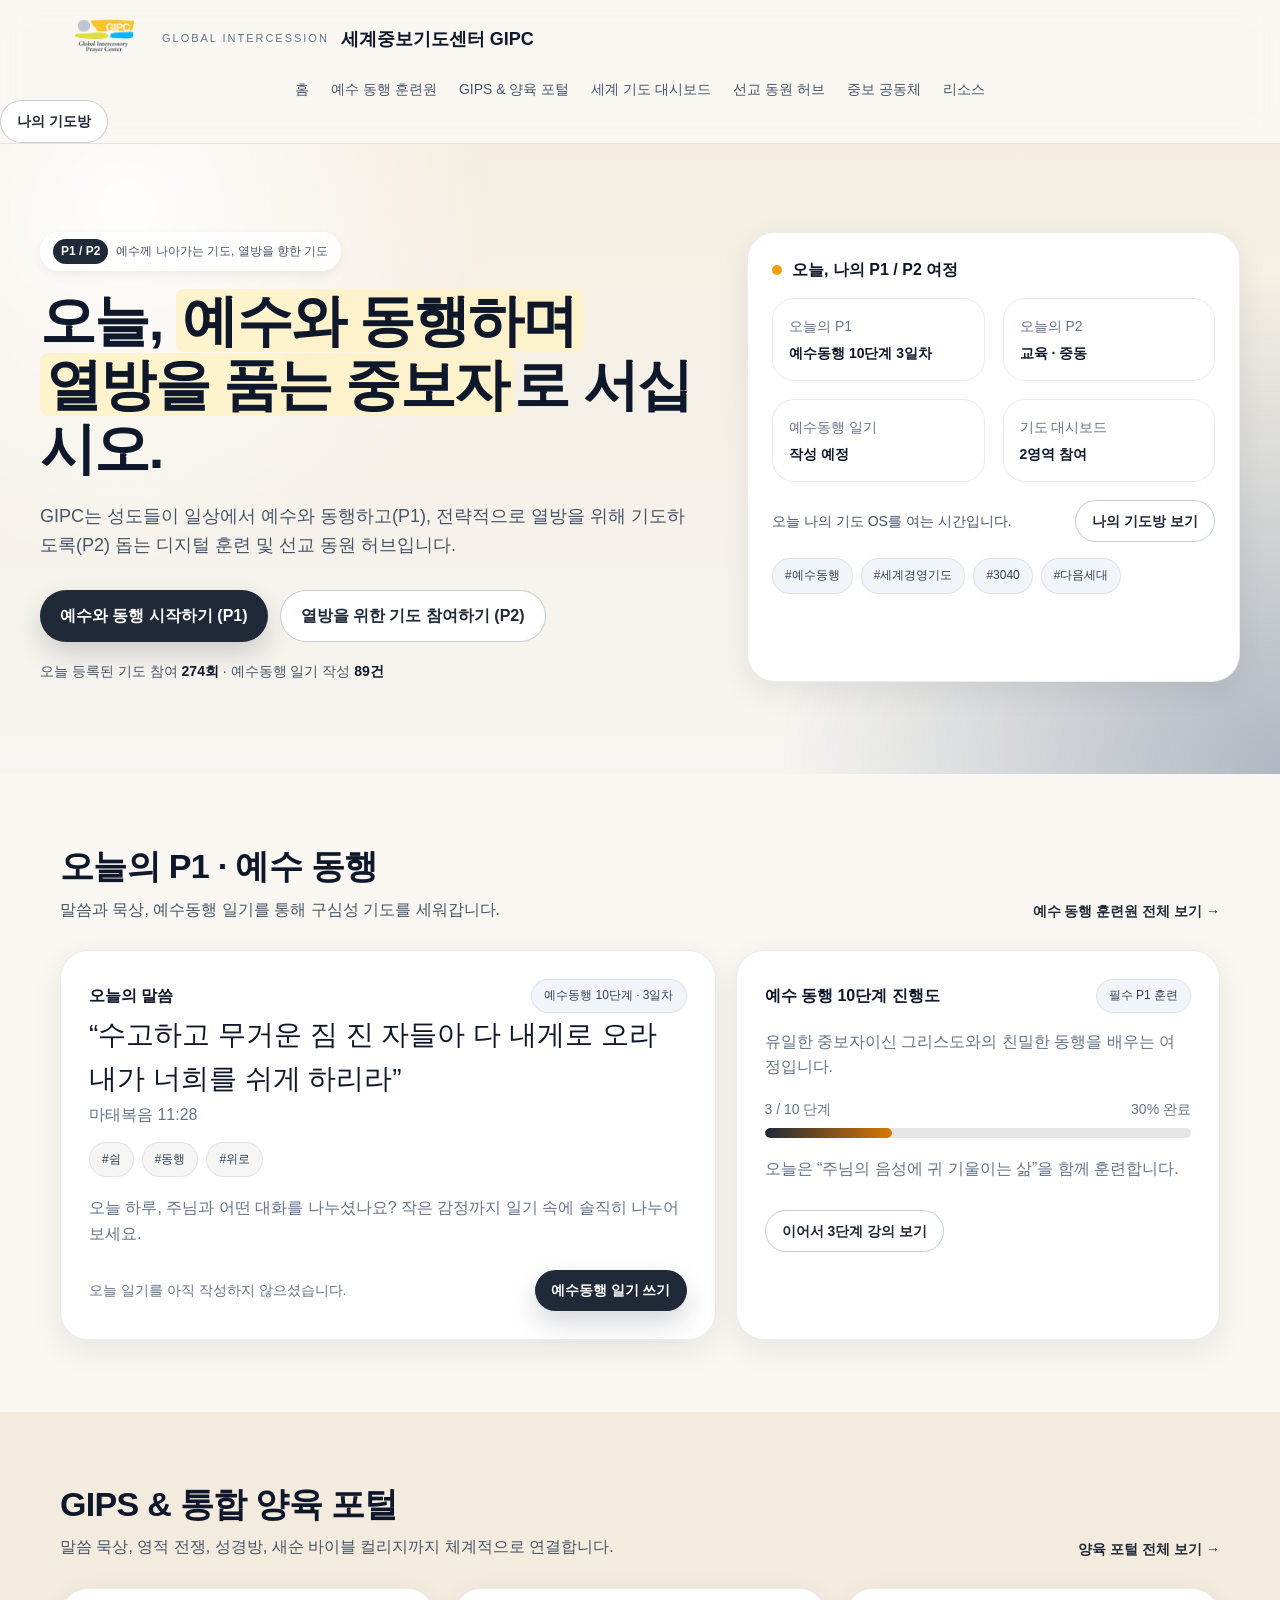
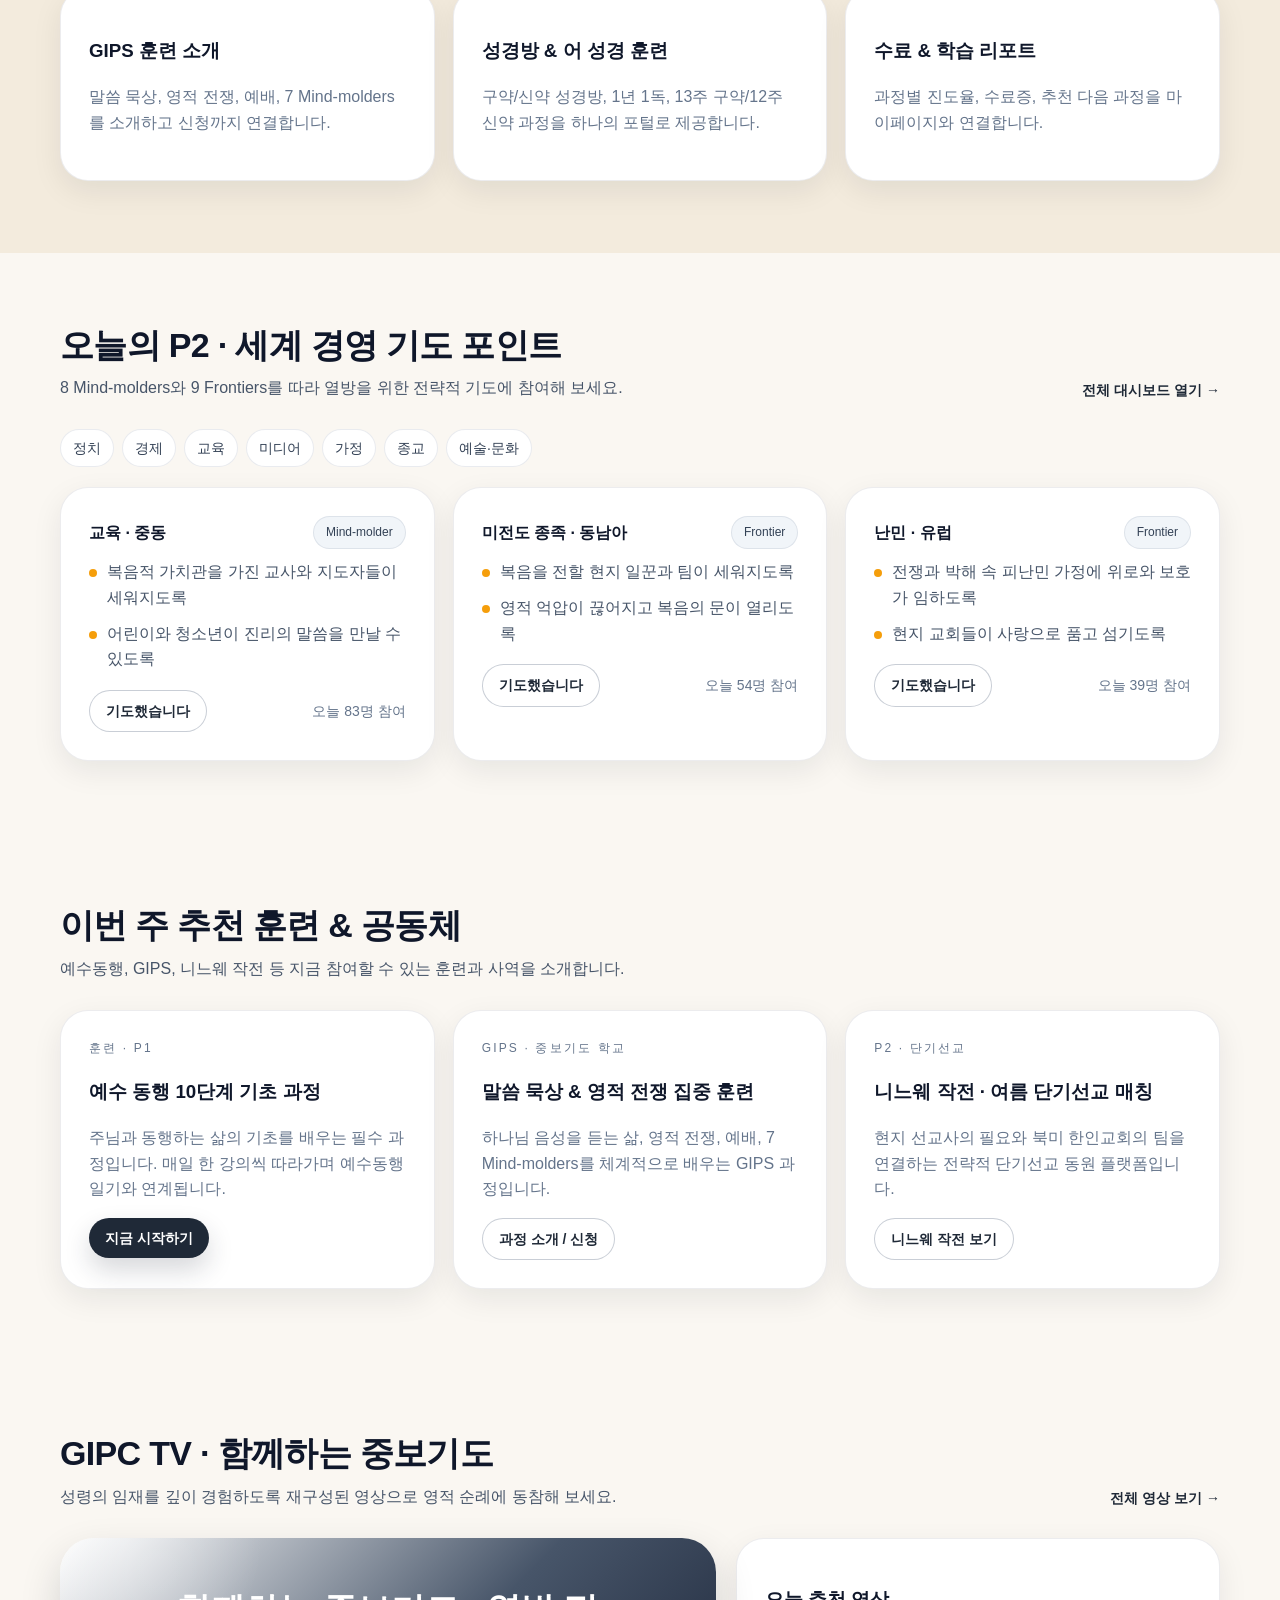
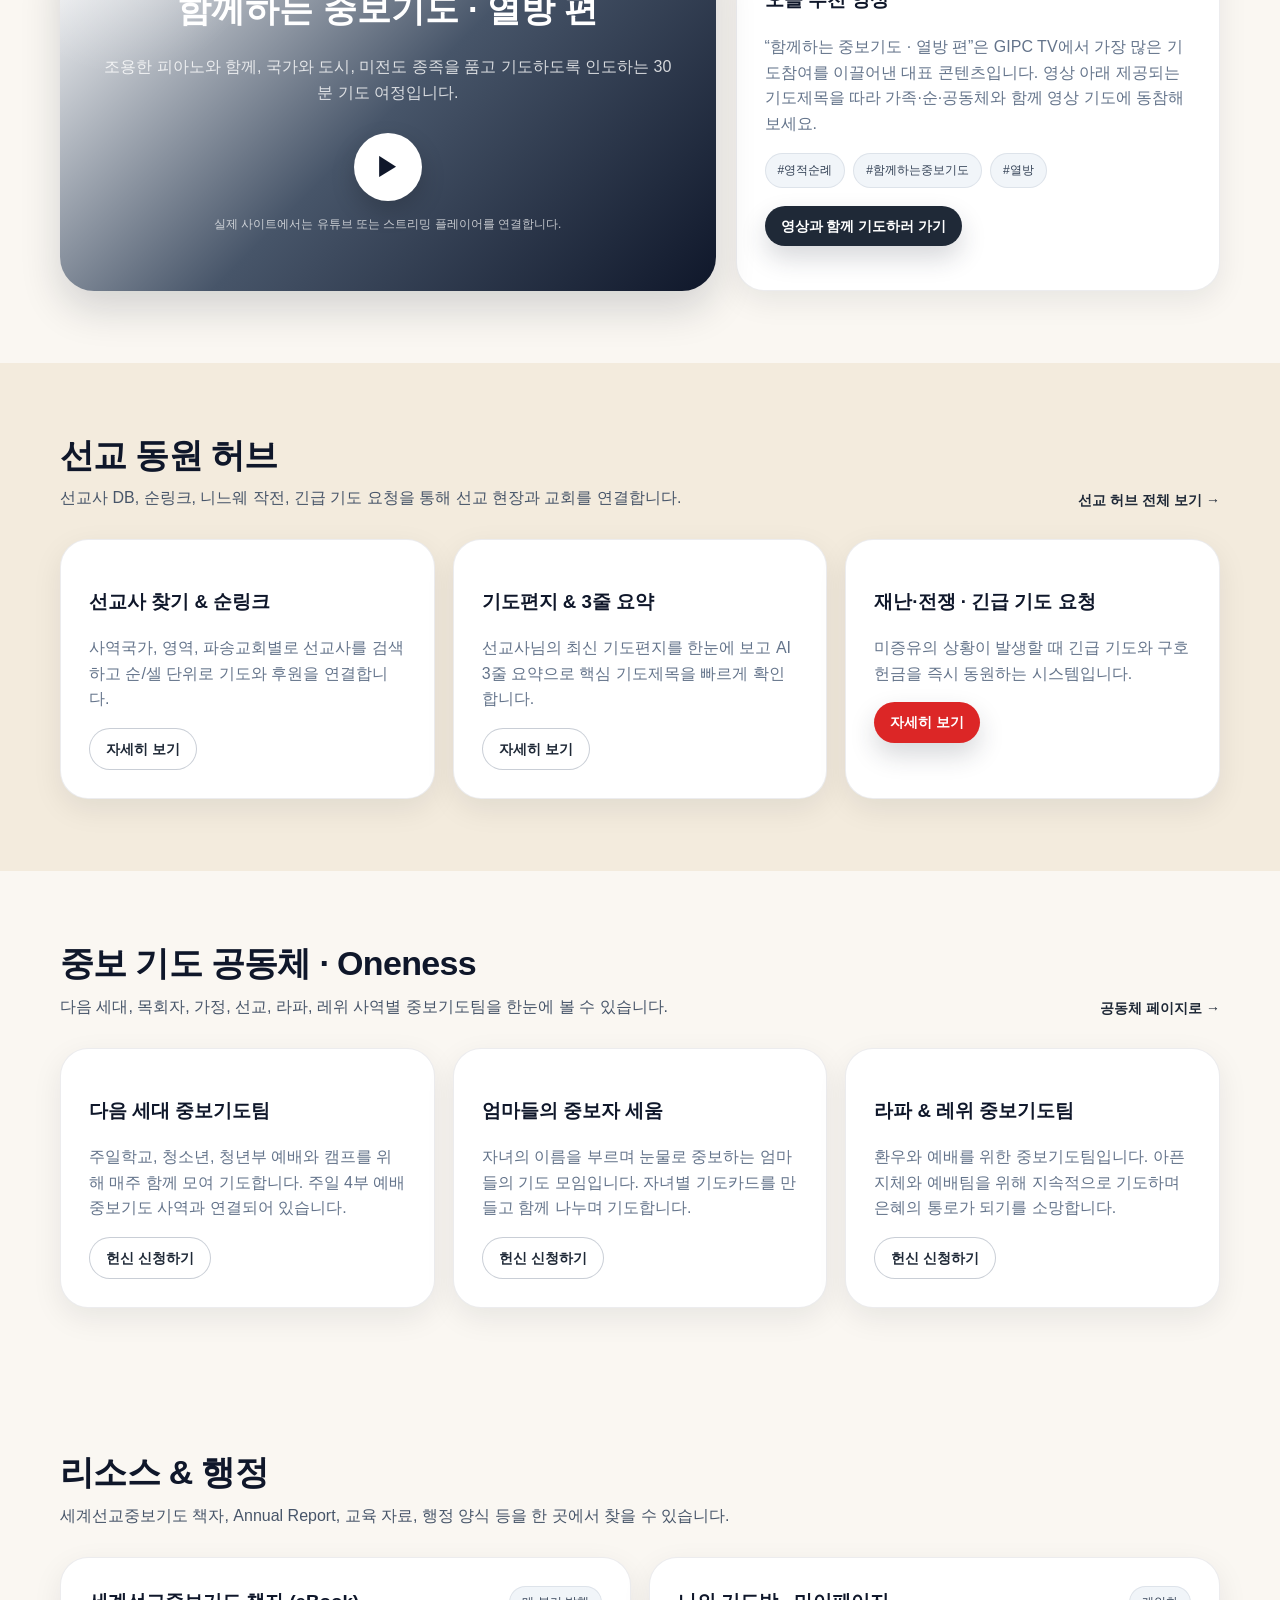
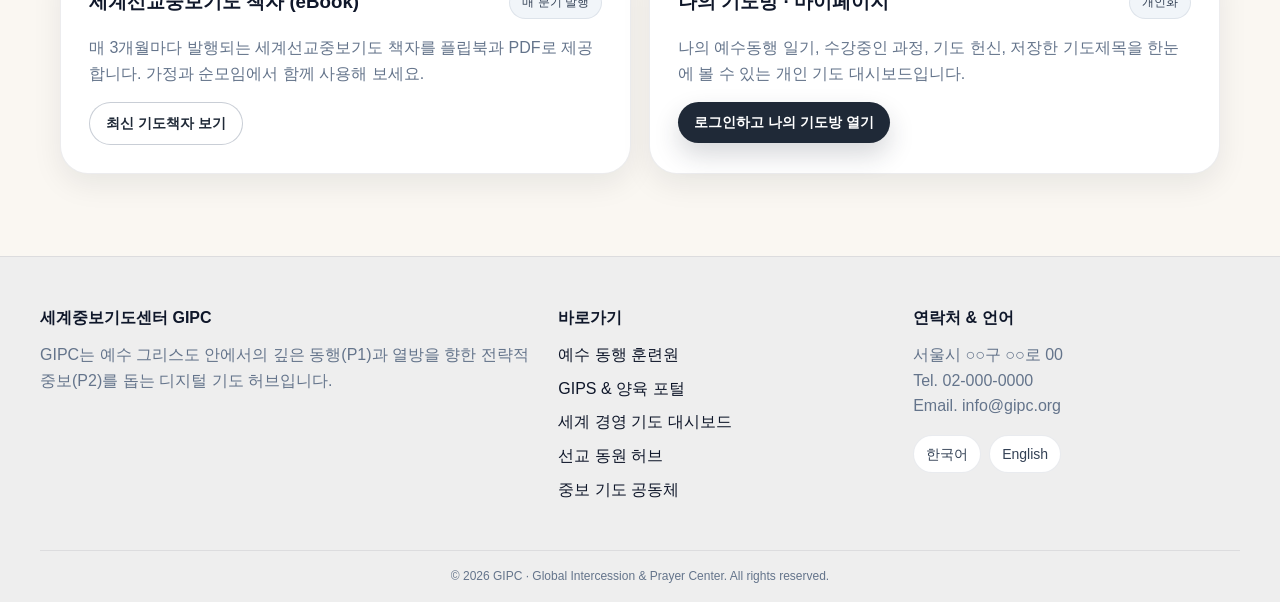
==== index.html @ fc521995 "Add branding elements to header in index.html" ====
<!DOCTYPE html>
<html lang="ko">
<head>
  <meta charset="UTF-8" />
  <meta name="viewport" content="width=device-width, initial-scale=1.0" />
  <title>세계중보기도센터 GIPC</title>
  <style>
  :root{
    --bg:#faf7f2;
    --paper:#ffffff;
    --paper-2:#f3ebdd;
    --text:#0f172a;
    --muted:#64748b;
    --line:rgba(15,23,42,.08);
    --accent:#1f2937;
    --accent-2:#d97706;
    --danger:#dc2626;
    --shadow:0 10px 30px rgba(15,23,42,.08);
    --radius:28px;
    --max:1200px;
  }

  .site-logo{
    height: 60px;
    width: auto;
    display: block;
  }
    *{box-sizing:border-box}
    html{scroll-behavior:smooth}
    body{
      margin:0;
      font-family: -apple-system, BlinkMacSystemFont, "Segoe UI", Roboto, "Noto Sans KR", "Apple SD Gothic Neo", "Malgun Gothic", sans-serif;
      color:var(--text);
      background:var(--bg);
      line-height:1.6;
    }
    a{color:inherit;text-decoration:none}
    button{
      font:inherit;
      border:none;
      cursor:pointer;
      transition:.2s ease;
    }
    button:hover,.btn:hover,.nav a:hover{transform:translateY(-1px)}
    .container{max-width:var(--max);margin:0 auto;padding:0 20px}
    .section{padding:72px 0}
    .section-tint{background:var(--paper-2)}
    .card{
      background:var(--paper);
      border:1px solid var(--line);
      border-radius:var(--radius);
      box-shadow:var(--shadow);
    }
    .eyebrow{
      display:inline-flex;align-items:center;gap:8px;
      padding:6px 12px;border-radius:999px;
      background:rgba(255,255,255,.82);border:1px solid rgba(255,255,255,.72);
      color:#475569;font-size:12px;box-shadow:0 4px 10px rgba(15,23,42,.06);
    }
    .eyebrow strong{
      background:var(--accent);color:#fff;padding:3px 8px;border-radius:999px;font-weight:700;
    }

    header{
      position:sticky;top:0;z-index:50;
      backdrop-filter:blur(16px);
      background:rgba(250,247,242,.88);
      border-bottom:1px solid var(--line);
    }
    .topbar{
      min-height:78px;display:flex;align-items:center;justify-content:space-between;gap:16px;
    }
    .brand{display:flex;align-items:center;gap:12px}
    .brand-mark{
      width:42px;height:42px;border-radius:50%;
      display:grid;place-items:center;color:#fff;
      background:linear-gradient(135deg,#fff,#1e293b);
      box-shadow:0 10px 24px rgba(15,23,42,.18);
      font-size:20px;
    }
    .brand small{
      display:block;font-size:11px;letter-spacing:.18em;text-transform:uppercase;color:#64748b
    }
    .brand strong{display:block;font-size:18px}
    .nav{
      display:flex;gap:22px;align-items:center;
      color:#475569;font-size:14px;flex-wrap:wrap;justify-content:center;
    }
    .btn, .btn-outline{
      display:inline-flex;align-items:center;justify-content:center;
      border-radius:999px;padding:12px 20px;font-weight:600;
    }
    .btn{
      background:var(--accent);color:#fff;
      box-shadow:0 12px 26px rgba(31,41,55,.18);
    }
    .btn-outline{
      background:#fff;border:1px solid rgba(100,116,139,.35);color:var(--accent);
    }
    .btn-danger{background:var(--danger);color:#fff}
    .btn-sm,.btn-outline.btn-sm{padding:9px 16px;font-size:14px}

    .hero{
      position:relative;overflow:hidden;
      background:
        radial-gradient(circle at 10% 10%, rgba(255,255,255,.92), transparent 28%),
        radial-gradient(circle at 100% 100%, rgba(28,58,99,.33), transparent 35%),
        linear-gradient(180deg, rgba(243,235,221,.82), rgba(247,245,241,1));
    }
    .hero-grid{
      display:grid;grid-template-columns:1.15fr .85fr;gap:40px;padding:88px 0 92px;
    }
    .hero h1{
      margin:18px 0 0;font-size:56px;line-height:1.14;letter-spacing:-.03em;
    }
    .hero h1 .hl{background:rgba(254,243,199,.85);padding:0 6px;border-radius:8px}
    .hero p.lead{max-width:660px;color:#475569;font-size:18px;margin:22px 0 0}
    .hero .meta{margin-top:18px;color:#475569;font-size:14px}
    .hero .meta strong{color:var(--text)}
    .hero-side{padding:24px}
    .grid-2,.grid-3{display:grid;gap:18px}
    .grid-2{grid-template-columns:repeat(2,minmax(0,1fr))}
    .grid-3{grid-template-columns:repeat(3,minmax(0,1fr))}
    .mini{
      border:1px solid var(--line);border-radius:22px;padding:16px;background:#fff;
      font-size:14px;
    }
    .mini .label{color:#64748b}
    .mini .value{margin-top:4px;font-weight:700}
    .chips{display:flex;flex-wrap:wrap;gap:8px}
    .chip{
      display:inline-flex;align-items:center;justify-content:center;
      padding:7px 12px;border-radius:999px;font-size:12px;
      background:#f1f5f9;color:#334155;border:1px solid rgba(100,116,139,.14)
    }
    .chip-outline{background:#fff;font-size:14px}
    .section-head{
      display:flex;align-items:end;justify-content:space-between;gap:16px;margin-bottom:28px;
    }
    .section-head h2{margin:0;font-size:34px;line-height:1.2;letter-spacing:-.02em}
    .section-head p{margin:10px 0 0;color:#475569}
    .section-head a{font-size:14px;font-weight:700;color:#1f2937}
    .content-grid{display:grid;grid-template-columns:1.15fr .85fr;gap:20px}
    .pad{padding:28px}
    .muted{color:#64748b}
    .badge{
      display:inline-flex;align-items:center;border-radius:999px;padding:6px 12px;
      background:#f1f5f9;color:#334155;font-size:12px;border:1px solid rgba(100,116,139,.14)
    }
    .row{display:flex;align-items:center;justify-content:space-between;gap:12px}
    .verse{font-size:28px;line-height:1.6;margin:0}
    .progress-wrap{margin-top:18px}
    .progress-bar{
      height:10px;border-radius:999px;overflow:hidden;background:#e7e5e4
    }
    .progress-bar > span{
      display:block;height:100%;width:30%;
      background:linear-gradient(90deg,#1f2937,#d97706);border-radius:999px;
    }
    ul.clean{list-style:none;padding:0;margin:0}
    ul.clean li{display:flex;gap:10px;align-items:flex-start;margin:10px 0;color:#475569}
    .dot{
      width:8px;height:8px;border-radius:50%;background:#f59e0b;flex:0 0 8px;margin-top:10px
    }
    .video{
      position:relative;overflow:hidden;border-radius:34px;padding:44px;
      color:#fff;background:linear-gradient(135deg,#fff,#475569,#0f172a);
      box-shadow:0 18px 40px rgba(15,23,42,.16);
      min-height:320px;
    }
    .video:before{
      content:"";position:absolute;inset:0;
      background:radial-gradient(circle at 10% 0%, rgba(255,255,255,.35), transparent 20%);
    }
    .video > *{position:relative}
    .play{
      width:68px;height:68px;border-radius:50%;display:grid;place-items:center;
      margin:28px auto 0;background:#fff;color:#0f172a;font-size:26px;
      box-shadow:0 10px 24px rgba(0,0,0,.18)
    }
    footer{
      border-top:1px solid var(--line);
      background:rgba(229,231,235,.55);
      margin-top:10px;
    }
    .footer-grid{display:grid;grid-template-columns:1.5fr 1fr 1fr;gap:28px;padding:48px 0}
    .footer-bottom{
      border-top:1px solid var(--line);padding:16px 0;text-align:center;font-size:12px;color:#64748b
    }

    @media (max-width: 1100px){
      .nav{display:none}
      .hero-grid,.content-grid,.footer-grid{grid-template-columns:1fr}
      .grid-3{grid-template-columns:1fr 1fr}
      .hero h1{font-size:46px}
    }
    @media (max-width: 760px){
      .section{padding:56px 0}
      .grid-2,.grid-3{grid-template-columns:1fr}
      .section-head{flex-direction:column;align-items:flex-start}
      .hero-grid{padding:64px 0}
      .hero h1{font-size:36px}
      .verse{font-size:22px}
      .topbar{padding:10px 0}
    }
  </style>
</head>
<body>
  <header>
    <div class="container topbar">
    <div class="brand">
    <img src="LOGO.png" alt="세계중보기도센터" class="site-logo">
    <small>Global Intercession</small>
    <strong>세계중보기도센터 GIPC</strong>
        </div>
      </div>

      <nav class="nav">
        <a href="#hero">홈</a>
        <a href="#p1">예수 동행 훈련원</a>
        <a href="#gips">GIPS & 양육 포털</a>
        <a href="#p2">세계 기도 대시보드</a>
        <a href="#mission">선교 동원 허브</a>
        <a href="#oneness">중보 공동체</a>
        <a href="#resources">리소스</a>
      </nav>

      <a class="btn-outline btn-sm" href="#resources">나의 기도방</a>
    </div>
  </header>

  <main>
    <section class="hero" id="hero">
      <div class="container hero-grid">
        <div>
          <div class="eyebrow"><strong>P1 / P2</strong><span>예수께 나아가는 기도, 열방을 향한 기도</span></div>
          <h1>
            오늘, <span class="hl">예수와 동행하며</span><br />
            <span class="hl">열방을 품는 중보자</span>로 서십시오.
          </h1>
          <p class="lead">
            GIPC는 성도들이 일상에서 예수와 동행하고(P1), 전략적으로 열방을 위해 기도하도록(P2)
            돕는 디지털 훈련 및 선교 동원 허브입니다.
          </p>
          <div style="margin-top:30px;display:flex;gap:12px;flex-wrap:wrap">
            <a class="btn" href="#p1">예수와 동행 시작하기 (P1)</a>
            <a class="btn-outline" href="#p2">열방을 위한 기도 참여하기 (P2)</a>
          </div>
          <div class="meta">
            오늘 등록된 기도 참여 <strong>274회</strong> · 예수동행 일기 작성 <strong>89건</strong>
          </div>
        </div>

        <div class="card hero-side">
          <div style="display:flex;align-items:center;gap:10px;font-weight:700;margin-bottom:16px">
            <span style="width:10px;height:10px;border-radius:50%;background:#f59e0b;display:inline-block"></span>
            오늘, 나의 P1 / P2 여정
          </div>
          <div class="grid-2">
            <div class="mini"><div class="label">오늘의 P1</div><div class="value">예수동행 10단계 3일차</div></div>
            <div class="mini"><div class="label">오늘의 P2</div><div class="value">교육 · 중동</div></div>
            <div class="mini"><div class="label">예수동행 일기</div><div class="value">작성 예정</div></div>
            <div class="mini"><div class="label">기도 대시보드</div><div class="value">2영역 참여</div></div>
          </div>
          <div class="row" style="margin-top:18px;color:#475569;font-size:14px">
            <span>오늘 나의 기도 OS를 여는 시간입니다.</span>
            <a class="btn-outline btn-sm" href="#resources">나의 기도방 보기</a>
          </div>
          <div class="chips" style="margin-top:16px">
            <span class="chip">#예수동행</span>
            <span class="chip">#세계경영기도</span>
            <span class="chip">#3040</span>
            <span class="chip">#다음세대</span>
          </div>
        </div>
      </div>
    </section>

    <section class="section" id="p1">
      <div class="container">
        <div class="section-head">
          <div>
            <h2>오늘의 P1 · 예수 동행</h2>
            <p>말씀과 묵상, 예수동행 일기를 통해 구심성 기도를 세워갑니다.</p>
          </div>
          <a href="#">예수 동행 훈련원 전체 보기 →</a>
        </div>

        <div class="content-grid">
          <div class="card pad">
            <div class="row">
              <div style="font-weight:700">오늘의 말씀</div>
              <span class="badge">예수동행 10단계 · 3일차</span>
            </div>
            <p class="verse">“수고하고 무거운 짐 진 자들아 다 내게로 오라 내가 너희를 쉬게 하리라”</p>
            <div class="muted">마태복음 11:28</div>
            <div class="chips" style="margin-top:14px">
              <span class="chip" style="background:#f5f5f4">#쉼</span>
              <span class="chip" style="background:#f5f5f4">#동행</span>
              <span class="chip" style="background:#f5f5f4">#위로</span>
            </div>
            <p class="muted" style="margin-top:18px">
              오늘 하루, 주님과 어떤 대화를 나누셨나요? 작은 감정까지 일기 속에 솔직히 나누어 보세요.
            </p>
            <div class="row" style="margin-top:24px;align-items:center">
              <span class="muted" style="font-size:14px">오늘 일기를 아직 작성하지 않으셨습니다.</span>
              <a class="btn btn-sm" href="#">예수동행 일기 쓰기</a>
            </div>
          </div>

          <div class="card pad">
            <div class="row">
              <div style="font-weight:700">예수 동행 10단계 진행도</div>
              <span class="badge">필수 P1 훈련</span>
            </div>
            <p class="muted">유일한 중보자이신 그리스도와의 친밀한 동행을 배우는 여정입니다.</p>
            <div class="progress-wrap">
              <div class="row muted" style="font-size:14px;margin-bottom:8px">
                <span>3 / 10 단계</span>
                <span>30% 완료</span>
              </div>
              <div class="progress-bar"><span></span></div>
            </div>
            <p class="muted" style="margin-top:18px">오늘은 “주님의 음성에 귀 기울이는 삶”을 함께 훈련합니다.</p>
            <a class="btn-outline btn-sm" style="margin-top:12px" href="#">이어서 3단계 강의 보기</a>
          </div>
        </div>
      </div>
    </section>

    <section class="section section-tint" id="gips">
      <div class="container">
        <div class="section-head">
          <div>
            <h2>GIPS & 통합 양육 포털</h2>
            <p>말씀 묵상, 영적 전쟁, 성경방, 새순 바이블 컬리지까지 체계적으로 연결합니다.</p>
          </div>
          <a href="#">양육 포털 전체 보기 →</a>
        </div>

        <div class="grid-3">
          <div class="card pad">
            <h3>GIPS 훈련 소개</h3>
            <p class="muted">말씀 묵상, 영적 전쟁, 예배, 7 Mind-molders를 소개하고 신청까지 연결합니다.</p>
          </div>
          <div class="card pad">
            <h3>성경방 & 어 성경 훈련</h3>
            <p class="muted">구약/신약 성경방, 1년 1독, 13주 구약/12주 신약 과정을 하나의 포털로 제공합니다.</p>
          </div>
          <div class="card pad">
            <h3>수료 & 학습 리포트</h3>
            <p class="muted">과정별 진도율, 수료증, 추천 다음 과정을 마이페이지와 연결합니다.</p>
          </div>
        </div>
      </div>
    </section>

    <section class="section" id="p2">
      <div class="container">
        <div class="section-head">
          <div>
            <h2>오늘의 P2 · 세계 경영 기도 포인트</h2>
            <p>8 Mind-molders와 9 Frontiers를 따라 열방을 위한 전략적 기도에 참여해 보세요.</p>
          </div>
          <a href="#">전체 대시보드 열기 →</a>
        </div>

        <div class="chips" style="margin-bottom:20px">
          <span class="chip chip-outline">정치</span>
          <span class="chip chip-outline">경제</span>
          <span class="chip chip-outline">교육</span>
          <span class="chip chip-outline">미디어</span>
          <span class="chip chip-outline">가정</span>
          <span class="chip chip-outline">종교</span>
          <span class="chip chip-outline">예술·문화</span>
        </div>

        <div class="grid-3">
          <div class="card pad">
            <div class="row">
              <div style="font-weight:700">교육 · 중동</div>
              <span class="badge">Mind-molder</span>
            </div>
            <ul class="clean">
              <li><span class="dot"></span><span>복음적 가치관을 가진 교사와 지도자들이 세워지도록</span></li>
              <li><span class="dot"></span><span>어린이와 청소년이 진리의 말씀을 만날 수 있도록</span></li>
            </ul>
            <div class="row muted" style="font-size:14px;margin-top:18px">
              <a class="btn-outline btn-sm" href="#">기도했습니다</a>
              <span>오늘 83명 참여</span>
            </div>
          </div>

          <div class="card pad">
            <div class="row">
              <div style="font-weight:700">미전도 종족 · 동남아</div>
              <span class="badge">Frontier</span>
            </div>
            <ul class="clean">
              <li><span class="dot"></span><span>복음을 전할 현지 일꾼과 팀이 세워지도록</span></li>
              <li><span class="dot"></span><span>영적 억압이 끊어지고 복음의 문이 열리도록</span></li>
            </ul>
            <div class="row muted" style="font-size:14px;margin-top:18px">
              <a class="btn-outline btn-sm" href="#">기도했습니다</a>
              <span>오늘 54명 참여</span>
            </div>
          </div>

          <div class="card pad">
            <div class="row">
              <div style="font-weight:700">난민 · 유럽</div>
              <span class="badge">Frontier</span>
            </div>
            <ul class="clean">
              <li><span class="dot"></span><span>전쟁과 박해 속 피난민 가정에 위로와 보호가 임하도록</span></li>
              <li><span class="dot"></span><span>현지 교회들이 사랑으로 품고 섬기도록</span></li>
            </ul>
            <div class="row muted" style="font-size:14px;margin-top:18px">
              <a class="btn-outline btn-sm" href="#">기도했습니다</a>
              <span>오늘 39명 참여</span>
            </div>
          </div>
        </div>
      </div>
    </section>

    <section class="section">
      <div class="container">
        <div class="section-head">
          <div>
            <h2>이번 주 추천 훈련 & 공동체</h2>
            <p>예수동행, GIPS, 니느웨 작전 등 지금 참여할 수 있는 훈련과 사역을 소개합니다.</p>
          </div>
        </div>

        <div class="grid-3">
          <div class="card pad">
            <div style="font-size:12px;letter-spacing:.18em;text-transform:uppercase;color:#64748b">훈련 · P1</div>
            <h3>예수 동행 10단계 기초 과정</h3>
            <p class="muted">주님과 동행하는 삶의 기초를 배우는 필수 과정입니다. 매일 한 강의씩 따라가며 예수동행 일기와 연계됩니다.</p>
            <a class="btn btn-sm" href="#">지금 시작하기</a>
          </div>
          <div class="card pad">
            <div style="font-size:12px;letter-spacing:.18em;text-transform:uppercase;color:#64748b">GIPS · 중보기도 학교</div>
            <h3>말씀 묵상 & 영적 전쟁 집중 훈련</h3>
            <p class="muted">하나님 음성을 듣는 삶, 영적 전쟁, 예배, 7 Mind-molders를 체계적으로 배우는 GIPS 과정입니다.</p>
            <a class="btn-outline btn-sm" href="#">과정 소개 / 신청</a>
          </div>
          <div class="card pad">
            <div style="font-size:12px;letter-spacing:.18em;text-transform:uppercase;color:#64748b">P2 · 단기선교</div>
            <h3>니느웨 작전 · 여름 단기선교 매칭</h3>
            <p class="muted">현지 선교사의 필요와 북미 한인교회의 팀을 연결하는 전략적 단기선교 동원 플랫폼입니다.</p>
            <a class="btn-outline btn-sm" href="#">니느웨 작전 보기</a>
          </div>
        </div>
      </div>
    </section>

    <section class="section">
      <div class="container">
        <div class="section-head">
          <div>
            <h2>GIPC TV · 함께하는 중보기도</h2>
            <p>성령의 임재를 깊이 경험하도록 재구성된 영상으로 영적 순례에 동참해 보세요.</p>
          </div>
          <a href="#">전체 영상 보기 →</a>
        </div>

        <div class="content-grid">
          <div class="video">
            <div style="text-align:center">
              <h3 style="font-size:34px;margin:0">함께하는 중보기도 · 열방 편</h3>
              <p style="max-width:640px;margin:18px auto 0;color:rgba(255,255,255,.8)">
                조용한 피아노와 함께, 국가와 도시, 미전도 종족을 품고 기도하도록 인도하는 30분 기도 여정입니다.
              </p>
              <div class="play">▶</div>
              <p style="margin-top:14px;font-size:12px;color:rgba(255,255,255,.72)">실제 사이트에서는 유튜브 또는 스트리밍 플레이어를 연결합니다.</p>
            </div>
          </div>

          <div class="card pad">
            <h3>오늘 추천 영상</h3>
            <p class="muted">
              “함께하는 중보기도 · 열방 편”은 GIPC TV에서 가장 많은 기도참여를 이끌어낸 대표 콘텐츠입니다.
              영상 아래 제공되는 기도제목을 따라 가족·순·공동체와 함께 영상 기도에 동참해 보세요.
            </p>
            <div class="chips" style="margin-top:16px">
              <span class="chip">#영적순례</span>
              <span class="chip">#함께하는중보기도</span>
              <span class="chip">#열방</span>
            </div>
            <a class="btn btn-sm" style="margin-top:18px" href="#">영상과 함께 기도하러 가기</a>
          </div>
        </div>
      </div>
    </section>

    <section class="section section-tint" id="mission">
      <div class="container">
        <div class="section-head">
          <div>
            <h2>선교 동원 허브</h2>
            <p>선교사 DB, 순링크, 니느웨 작전, 긴급 기도 요청을 통해 선교 현장과 교회를 연결합니다.</p>
          </div>
          <a href="#">선교 허브 전체 보기 →</a>
        </div>

        <div class="grid-3">
          <div class="card pad">
            <h3>선교사 찾기 & 순링크</h3>
            <p class="muted">사역국가, 영역, 파송교회별로 선교사를 검색하고 순/셀 단위로 기도와 후원을 연결합니다.</p>
            <a class="btn-outline btn-sm" href="#">자세히 보기</a>
          </div>
          <div class="card pad">
            <h3>기도편지 & 3줄 요약</h3>
            <p class="muted">선교사님의 최신 기도편지를 한눈에 보고 AI 3줄 요약으로 핵심 기도제목을 빠르게 확인합니다.</p>
            <a class="btn-outline btn-sm" href="#">자세히 보기</a>
          </div>
          <div class="card pad">
            <h3>재난·전쟁 · 긴급 기도 요청</h3>
            <p class="muted">미증유의 상황이 발생할 때 긴급 기도와 구호 헌금을 즉시 동원하는 시스템입니다.</p>
            <a class="btn btn-danger btn-sm" href="#">자세히 보기</a>
          </div>
        </div>
      </div>
    </section>

    <section class="section" id="oneness">
      <div class="container">
        <div class="section-head">
          <div>
            <h2>중보 기도 공동체 · Oneness</h2>
            <p>다음 세대, 목회자, 가정, 선교, 라파, 레위 사역별 중보기도팀을 한눈에 볼 수 있습니다.</p>
          </div>
          <a href="#">공동체 페이지로 →</a>
        </div>

        <div class="grid-3">
          <div class="card pad">
            <h3>다음 세대 중보기도팀</h3>
            <p class="muted">주일학교, 청소년, 청년부 예배와 캠프를 위해 매주 함께 모여 기도합니다. 주일 4부 예배 중보기도 사역과 연결되어 있습니다.</p>
            <a class="btn-outline btn-sm" href="#">헌신 신청하기</a>
          </div>
          <div class="card pad">
            <h3>엄마들의 중보자 세움</h3>
            <p class="muted">자녀의 이름을 부르며 눈물로 중보하는 엄마들의 기도 모임입니다. 자녀별 기도카드를 만들고 함께 나누며 기도합니다.</p>
            <a class="btn-outline btn-sm" href="#">헌신 신청하기</a>
          </div>
          <div class="card pad">
            <h3>라파 & 레위 중보기도팀</h3>
            <p class="muted">환우와 예배를 위한 중보기도팀입니다. 아픈 지체와 예배팀을 위해 지속적으로 기도하며 은혜의 통로가 되기를 소망합니다.</p>
            <a class="btn-outline btn-sm" href="#">헌신 신청하기</a>
          </div>
        </div>
      </div>
    </section>

    <section class="section" id="resources">
      <div class="container">
        <div class="section-head">
          <div>
            <h2>리소스 & 행정</h2>
            <p>세계선교중보기도 책자, Annual Report, 교육 자료, 행정 양식 등을 한 곳에서 찾을 수 있습니다.</p>
          </div>
        </div>

        <div class="grid-2">
          <div class="card pad">
            <div class="row">
              <h3 style="margin:0">세계선교중보기도 책자 (eBook)</h3>
              <span class="badge">매 분기 발행</span>
            </div>
            <p class="muted">매 3개월마다 발행되는 세계선교중보기도 책자를 플립북과 PDF로 제공합니다. 가정과 순모임에서 함께 사용해 보세요.</p>
            <a class="btn-outline btn-sm" href="#">최신 기도책자 보기</a>
          </div>
          <div class="card pad">
            <div class="row">
              <h3 style="margin:0">나의 기도방 · 마이페이지</h3>
              <span class="badge">개인화</span>
            </div>
            <p class="muted">나의 예수동행 일기, 수강중인 과정, 기도 헌신, 저장한 기도제목을 한눈에 볼 수 있는 개인 기도 대시보드입니다.</p>
            <a class="btn btn-sm" href="#">로그인하고 나의 기도방 열기</a>
          </div>
        </div>
      </div>
    </section>
  </main>

  <footer>
    <div class="container footer-grid">
      <div>
        <div style="font-weight:700;color:#0f172a">세계중보기도센터 GIPC</div>
        <p class="muted" style="margin-top:12px">
          GIPC는 예수 그리스도 안에서의 깊은 동행(P1)과 열방을 향한 전략적 중보(P2)를 돕는 디지털 기도 허브입니다.
        </p>
      </div>
      <div>
        <div style="font-weight:700;color:#0f172a">바로가기</div>
        <div style="display:flex;flex-direction:column;gap:8px;margin-top:12px">
          <a href="#p1">예수 동행 훈련원</a>
          <a href="#gips">GIPS & 양육 포털</a>
          <a href="#p2">세계 경영 기도 대시보드</a>
          <a href="#mission">선교 동원 허브</a>
          <a href="#oneness">중보 기도 공동체</a>
        </div>
      </div>
      <div>
        <div style="font-weight:700;color:#0f172a">연락처 & 언어</div>
        <p class="muted" style="margin-top:12px">
          서울시 ○○구 ○○로 00<br />
          Tel. 02-000-0000<br />
          Email. info@gipc.org
        </p>
        <div class="chips" style="margin-top:14px">
          <span class="chip chip-outline">한국어</span>
          <span class="chip chip-outline">English</span>
        </div>
      </div>
    </div>
    <div class="container footer-bottom">© 2026 GIPC · Global Intercession &amp; Prayer Center. All rights reserved.</div>
  </footer>
</body>
</html>
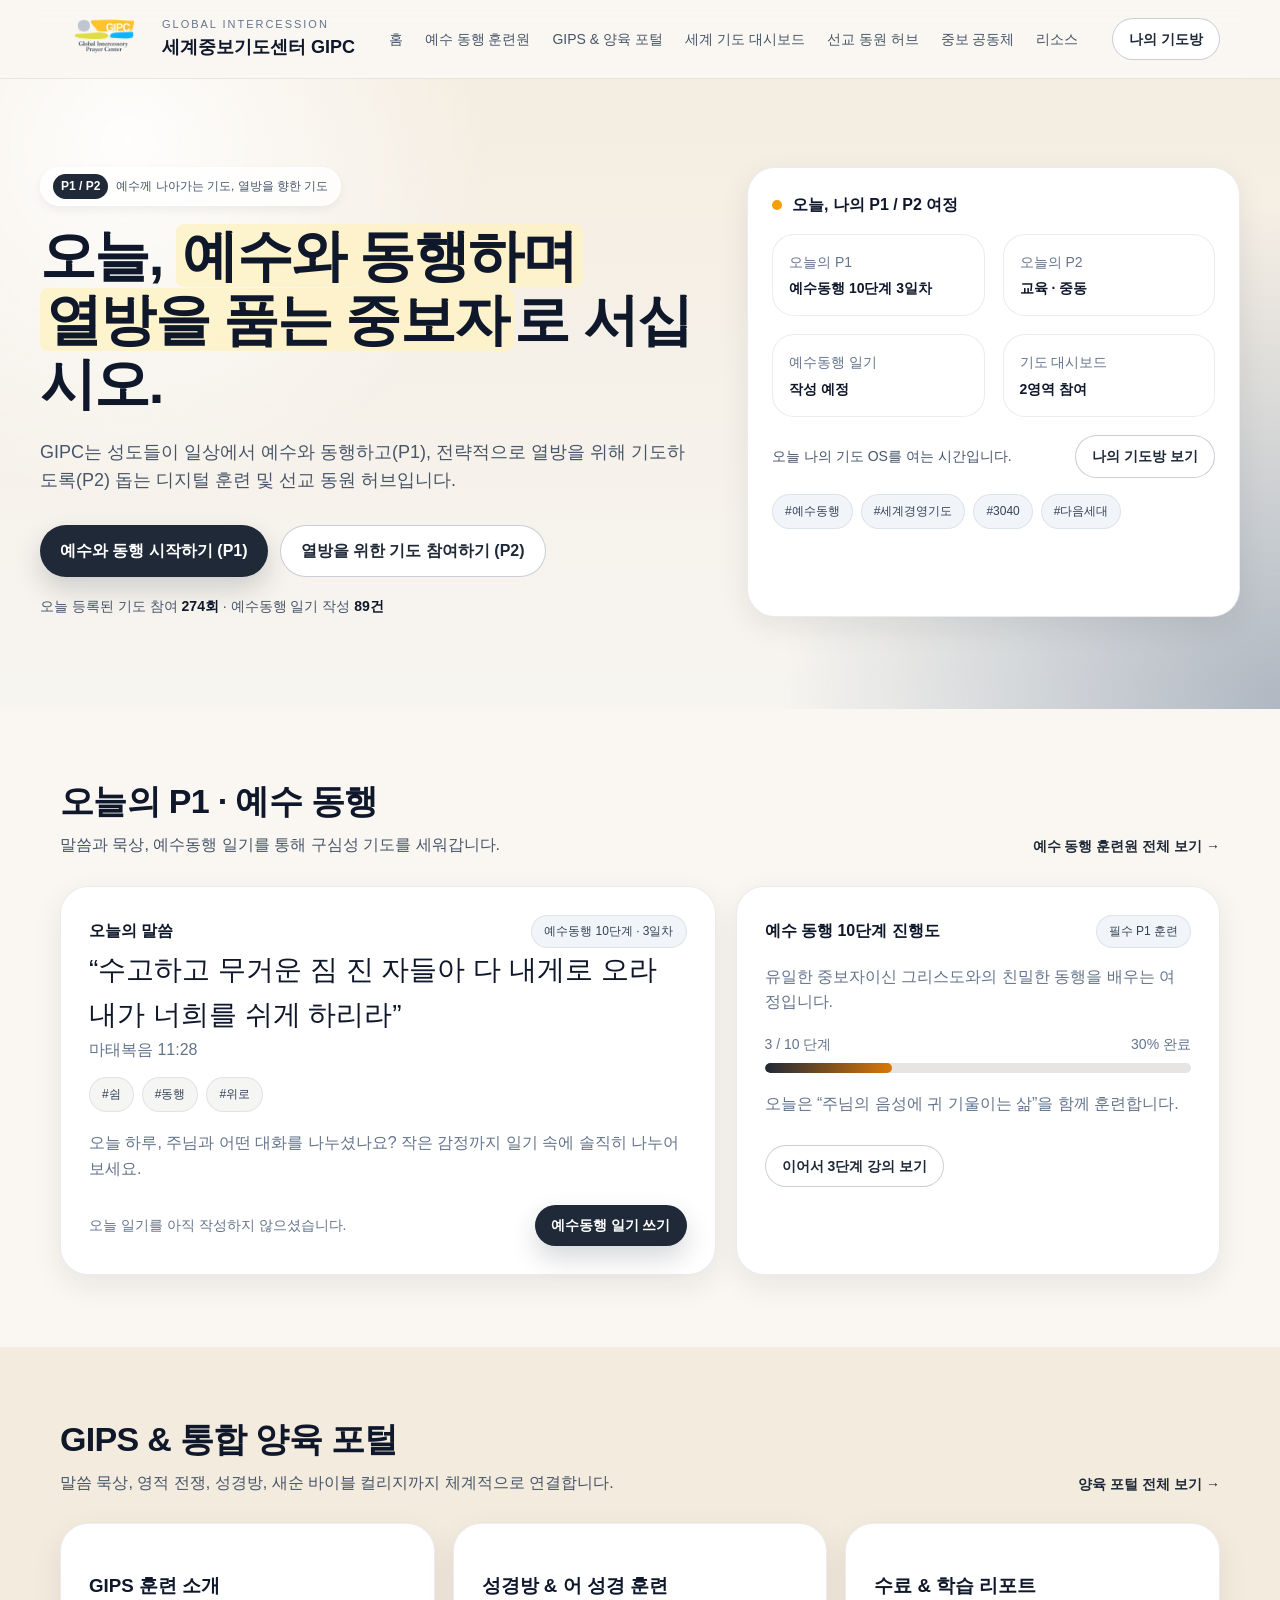
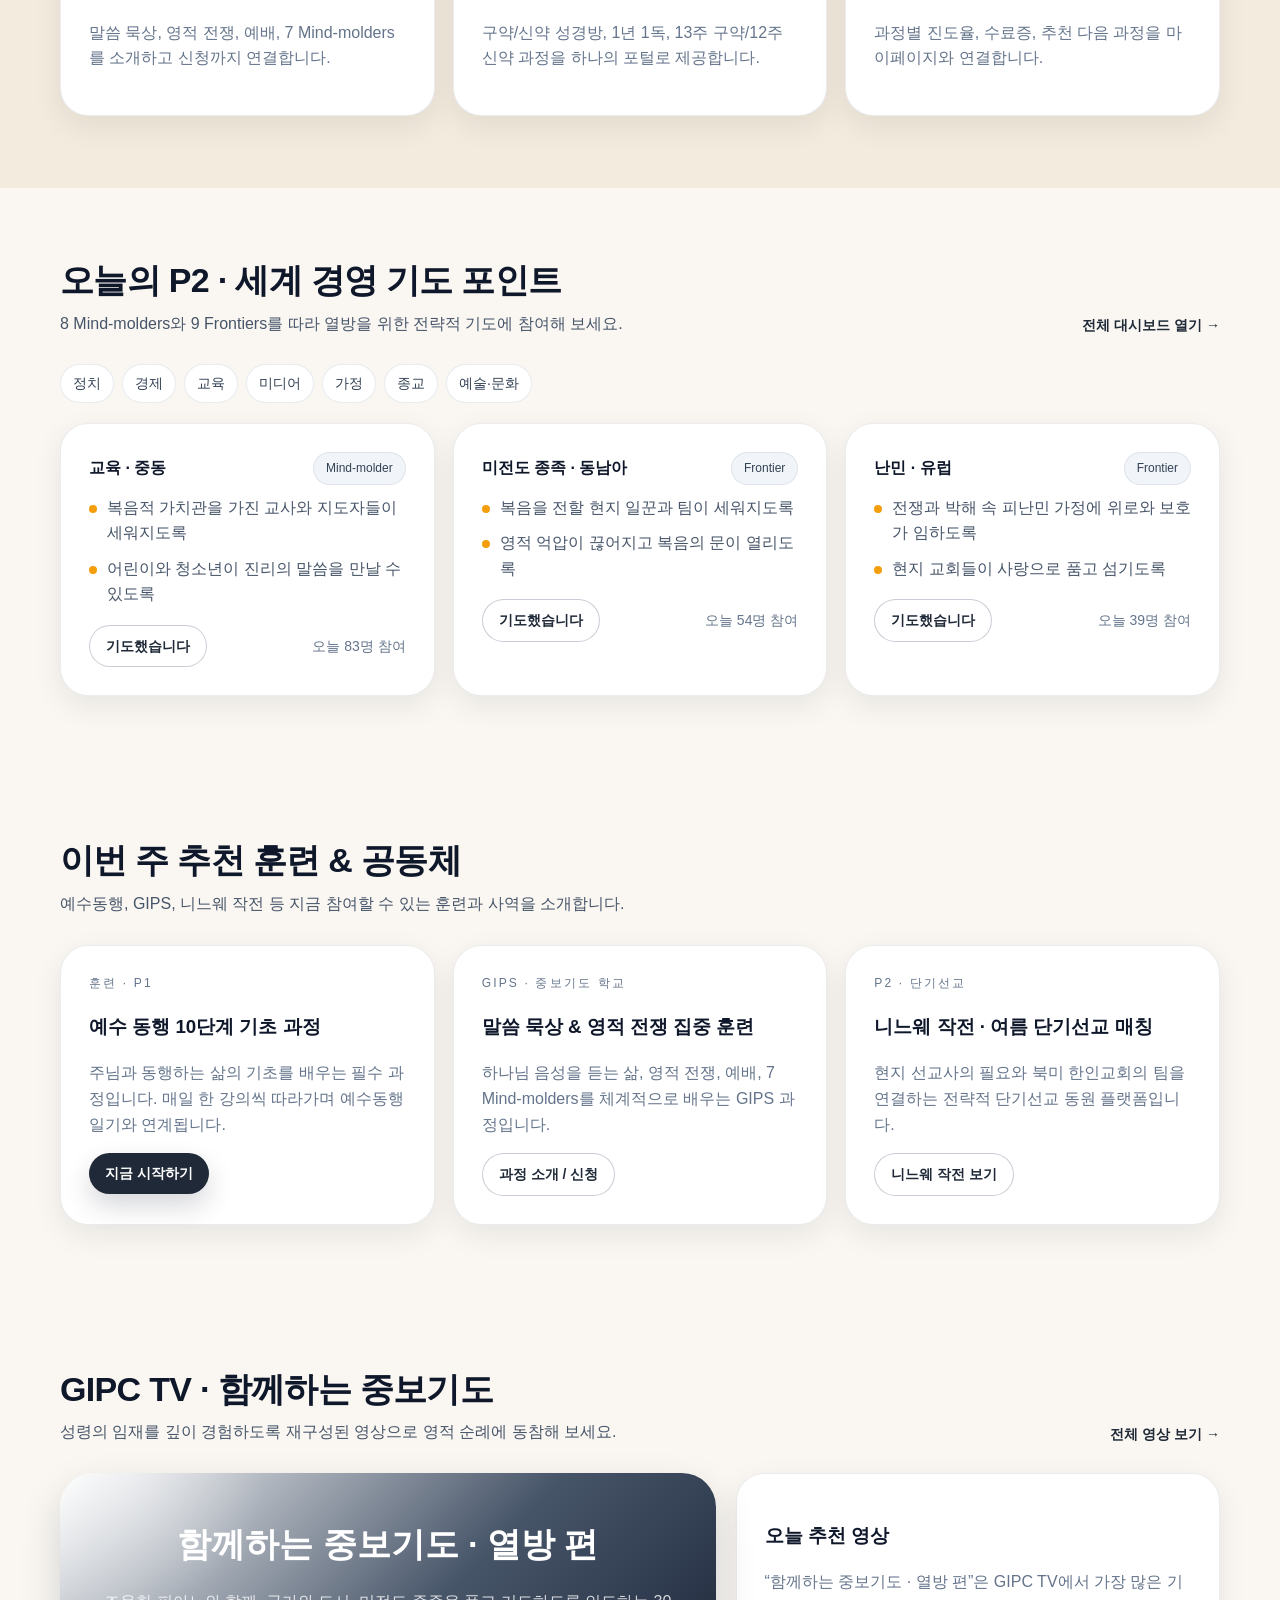
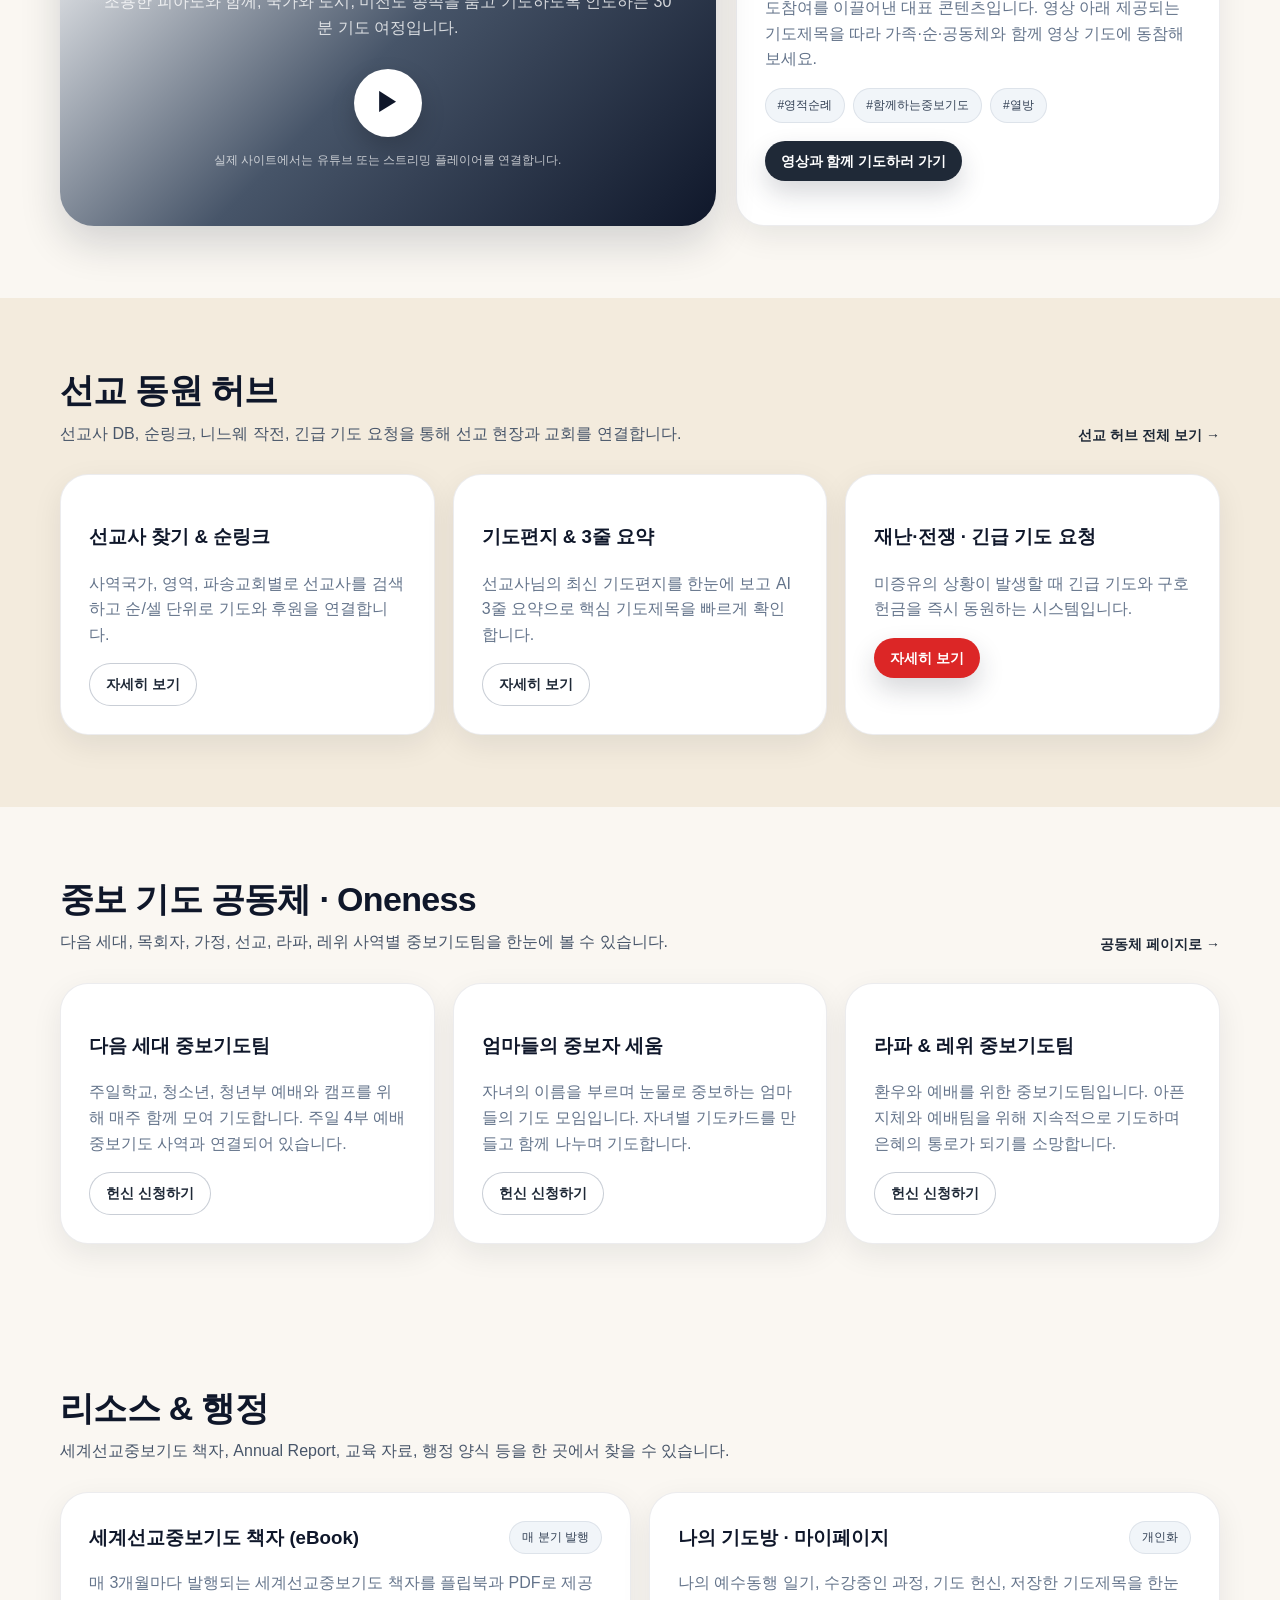
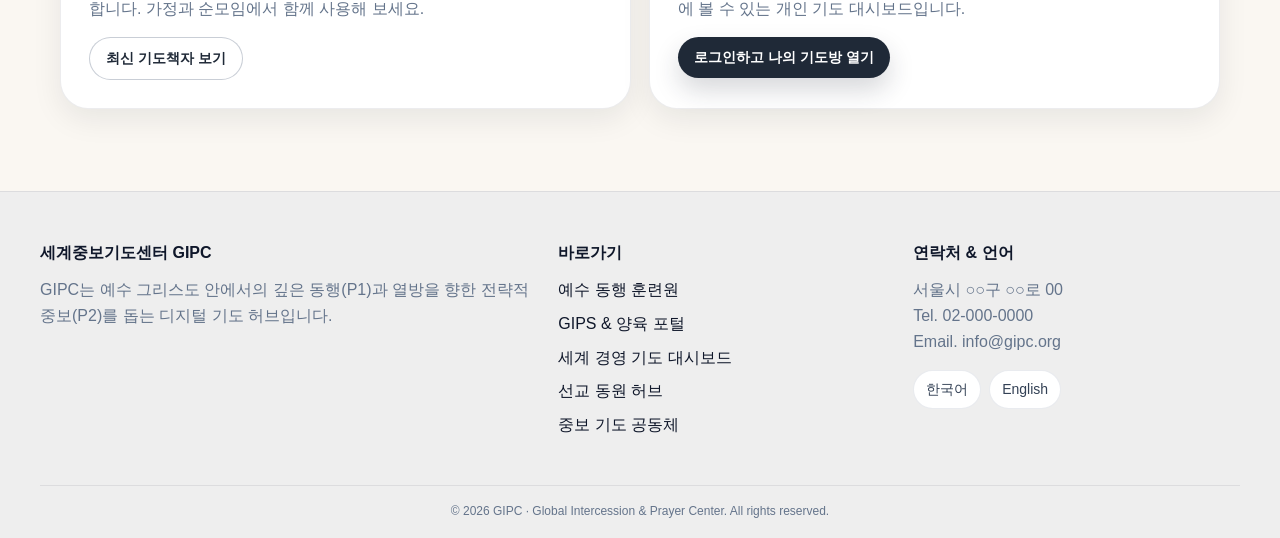
==== commit e8f153c8: "Refactor header section in index.html" ====
--- a/index.html
+++ b/index.html
@@ -210,8 +210,9 @@
     <div class="container topbar">
     <div class="brand">
     <img src="LOGO.png" alt="세계중보기도센터" class="site-logo">
-    <small>Global Intercession</small>
-    <strong>세계중보기도센터 GIPC</strong>
+        <div>
+          <small>Global Intercession</small>
+          <strong>세계중보기도센터 GIPC</strong>
         </div>
       </div>
 
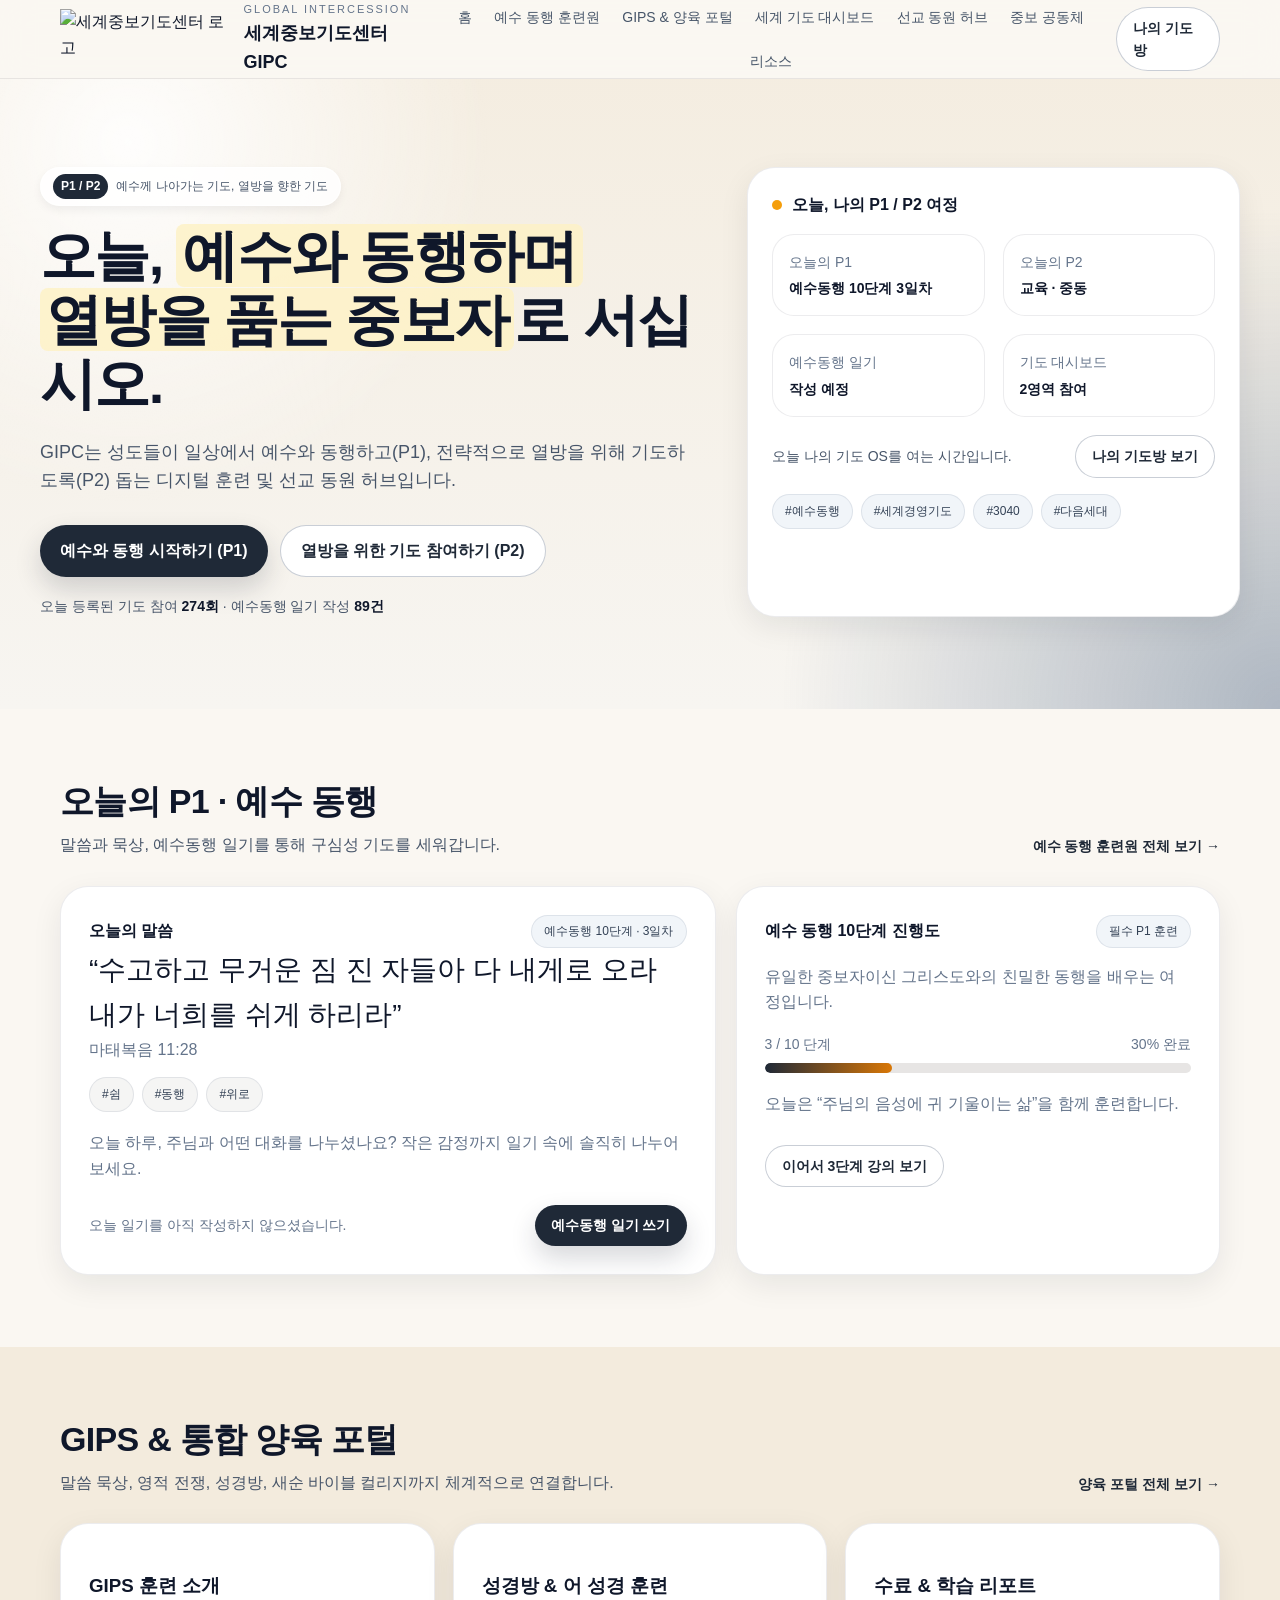
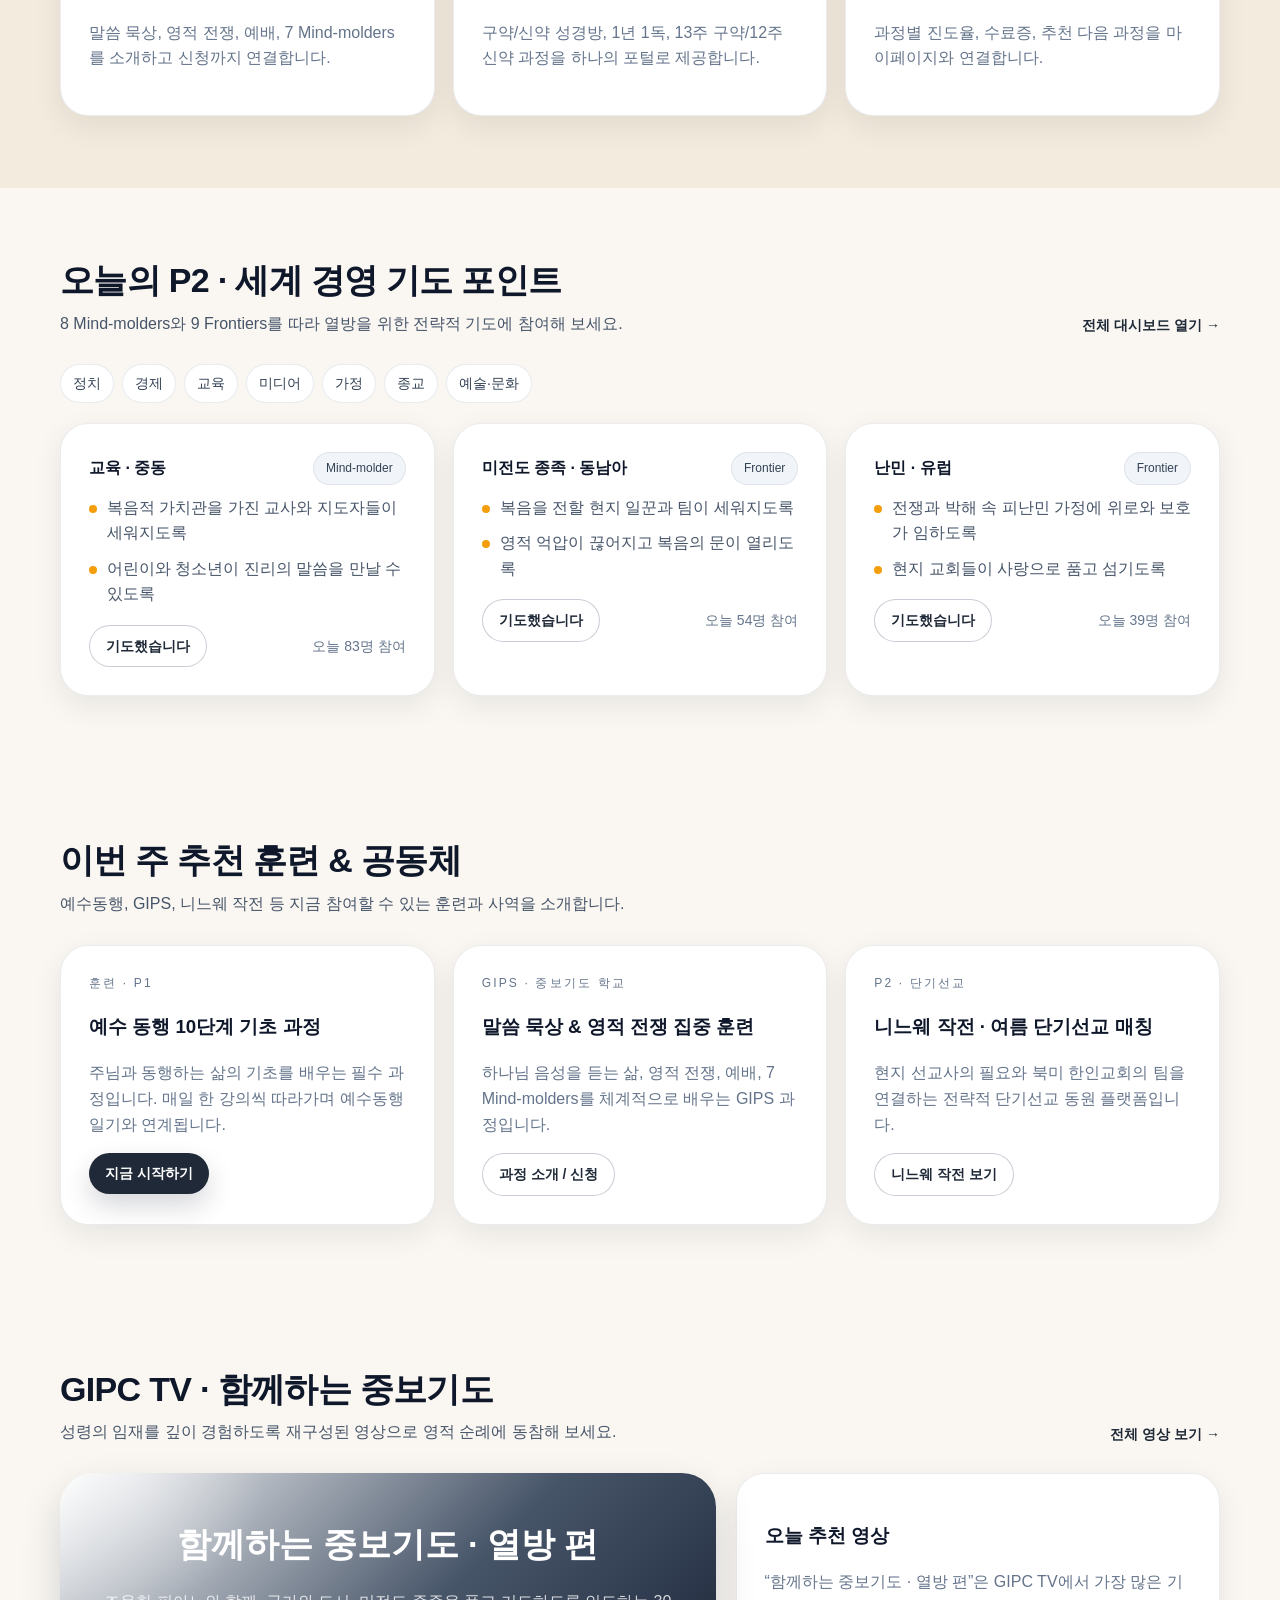
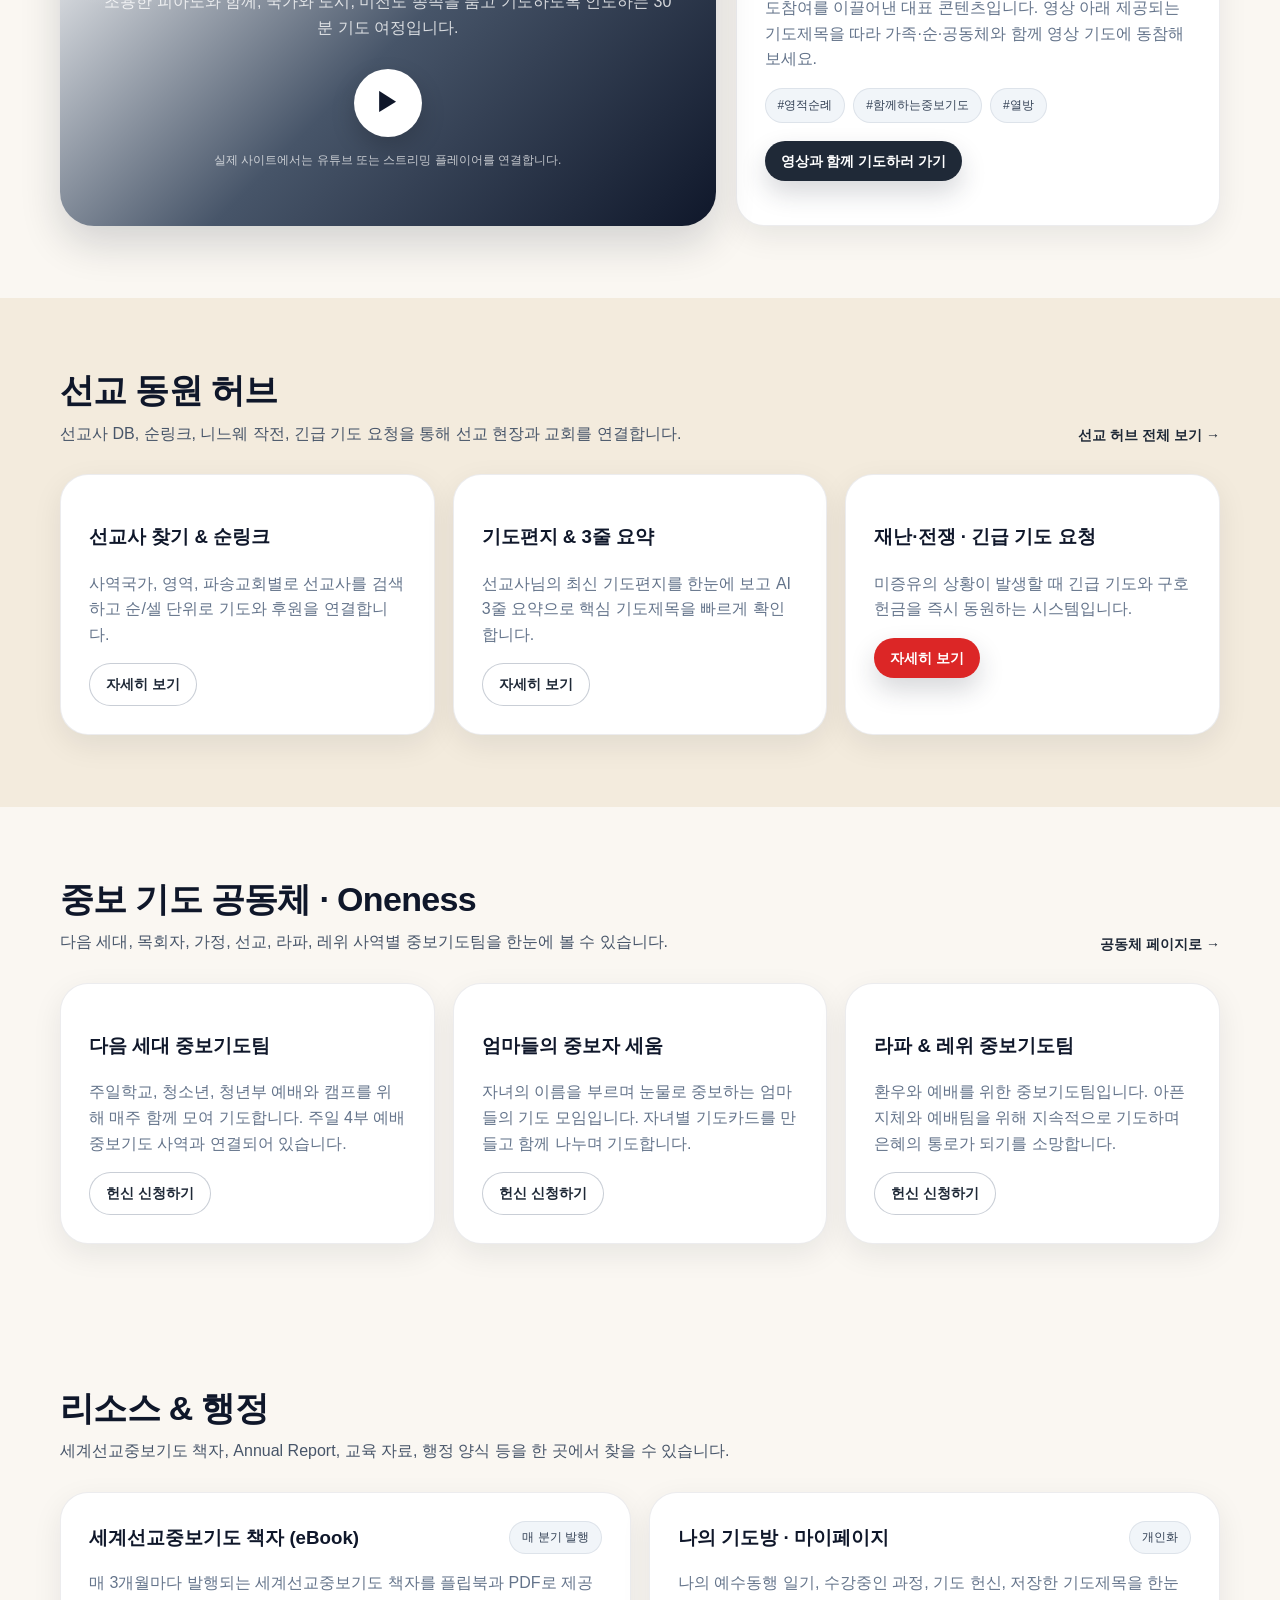
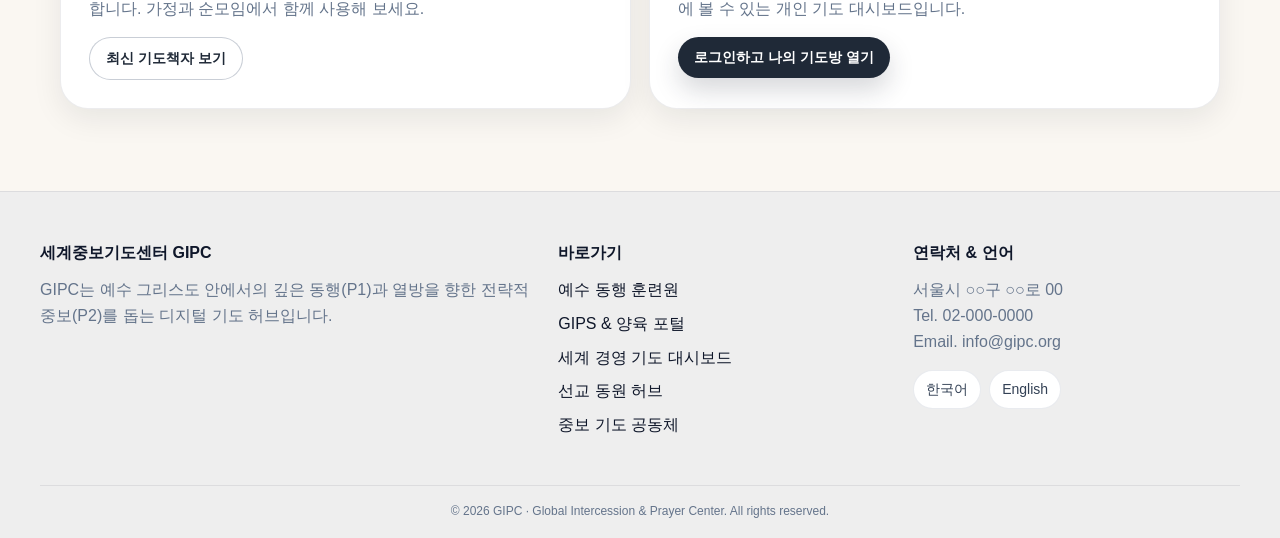
==== commit f6a686bb: "Add files via upload" ====
--- a/index.html
+++ b/index.html
@@ -5,26 +5,20 @@
   <meta name="viewport" content="width=device-width, initial-scale=1.0" />
   <title>세계중보기도센터 GIPC</title>
   <style>
-  :root{
-    --bg:#faf7f2;
-    --paper:#ffffff;
-    --paper-2:#f3ebdd;
-    --text:#0f172a;
-    --muted:#64748b;
-    --line:rgba(15,23,42,.08);
-    --accent:#1f2937;
-    --accent-2:#d97706;
-    --danger:#dc2626;
-    --shadow:0 10px 30px rgba(15,23,42,.08);
-    --radius:28px;
-    --max:1200px;
-  }
-
-  .site-logo{
-    height: 60px;
-    width: auto;
-    display: block;
-  }
+    :root{
+      --bg:#faf7f2;
+      --paper:#ffffff;
+      --paper-2:#f3ebdd;
+      --text:#0f172a;
+      --muted:#64748b;
+      --line:rgba(15,23,42,.08);
+      --accent:#1f2937;
+      --accent-2:#d97706;
+      --danger:#dc2626;
+      --shadow:0 10px 30px rgba(15,23,42,.08);
+      --radius:28px;
+      --max:1200px;
+    }
     *{box-sizing:border-box}
     html{scroll-behavior:smooth}
     body{
@@ -82,6 +76,7 @@
       display:block;font-size:11px;letter-spacing:.18em;text-transform:uppercase;color:#64748b
     }
     .brand strong{display:block;font-size:18px}
+    .site-logo{height:60px;width:auto;display:block}
     .nav{
       display:flex;gap:22px;align-items:center;
       color:#475569;font-size:14px;flex-wrap:wrap;justify-content:center;
@@ -208,11 +203,11 @@
 <body>
   <header>
     <div class="container topbar">
-    <div class="brand">
-    <img src="LOGO.png" alt="세계중보기도센터" class="site-logo">
+      <div class="brand">
+        <img src="logo.png" alt="세계중보기도센터 로고" class="site-logo">
         <div>
-          <small>Global Intercession</small>
-          <strong>세계중보기도센터 GIPC</strong>
+          <small id="brand-en">Global Intercession</small>
+          <strong id="brand-ko">세계중보기도센터 GIPC</strong>
         </div>
       </div>
 
@@ -235,11 +230,11 @@
       <div class="container hero-grid">
         <div>
           <div class="eyebrow"><strong>P1 / P2</strong><span>예수께 나아가는 기도, 열방을 향한 기도</span></div>
-          <h1>
+          <h1 id="hero-title">
             오늘, <span class="hl">예수와 동행하며</span><br />
             <span class="hl">열방을 품는 중보자</span>로 서십시오.
           </h1>
-          <p class="lead">
+          <p class="lead" id="hero-description">
             GIPC는 성도들이 일상에서 예수와 동행하고(P1), 전략적으로 열방을 위해 기도하도록(P2)
             돕는 디지털 훈련 및 선교 동원 허브입니다.
           </p>
@@ -590,8 +585,8 @@
   <footer>
     <div class="container footer-grid">
       <div>
-        <div style="font-weight:700;color:#0f172a">세계중보기도센터 GIPC</div>
-        <p class="muted" style="margin-top:12px">
+        <div style="font-weight:700;color:#0f172a" id="footer-org-name">세계중보기도센터 GIPC</div>
+        <p class="muted" style="margin-top:12px" id="footer-description">
           GIPC는 예수 그리스도 안에서의 깊은 동행(P1)과 열방을 향한 전략적 중보(P2)를 돕는 디지털 기도 허브입니다.
         </p>
       </div>
@@ -608,9 +603,9 @@
       <div>
         <div style="font-weight:700;color:#0f172a">연락처 & 언어</div>
         <p class="muted" style="margin-top:12px">
-          서울시 ○○구 ○○로 00<br />
-          Tel. 02-000-0000<br />
-          Email. info@gipc.org
+          <span id="contact-address">서울시 ○○구 ○○로 00</span><br />
+          Tel. <span id="contact-phone">02-000-0000</span><br />
+          Email. <span id="contact-email">info@gipc.org</span>
         </p>
         <div class="chips" style="margin-top:14px">
           <span class="chip chip-outline">한국어</span>
@@ -618,7 +613,42 @@
         </div>
       </div>
     </div>
-    <div class="container footer-bottom">© 2026 GIPC · Global Intercession &amp; Prayer Center. All rights reserved.</div>
+    <div class="container footer-bottom" id="footer-copyright">© 2026 GIPC · Global Intercession &amp; Prayer Center. All rights reserved.</div>
   </footer>
+
+  <script>
+    async function loadCmsContent() {
+      try {
+        const response = await fetch('/content/site.json', { cache: 'no-store' });
+        if (!response.ok) return;
+        const data = await response.json();
+
+        const setText = (id, value) => {
+          const el = document.getElementById(id);
+          if (el && value !== undefined && value !== null) el.textContent = value;
+        };
+        const setHtml = (id, value) => {
+          const el = document.getElementById(id);
+          if (el && value !== undefined && value !== null) el.innerHTML = value;
+        };
+
+        if (data.page_title) document.title = data.page_title;
+        setText('brand-en', data.brand_en);
+        setText('brand-ko', data.brand_ko);
+        setHtml('hero-title', data.hero_title);
+        setText('hero-description', data.hero_description);
+        setText('footer-org-name', data.footer_org_name);
+        setText('footer-description', data.footer_description);
+        setText('contact-address', data.contact_address);
+        setText('contact-phone', data.contact_phone);
+        setText('contact-email', data.contact_email);
+        setHtml('footer-copyright', data.footer_copyright);
+      } catch (error) {
+        console.warn('CMS content could not be loaded.', error);
+      }
+    }
+    loadCmsContent();
+  </script>
+
 </body>
 </html>
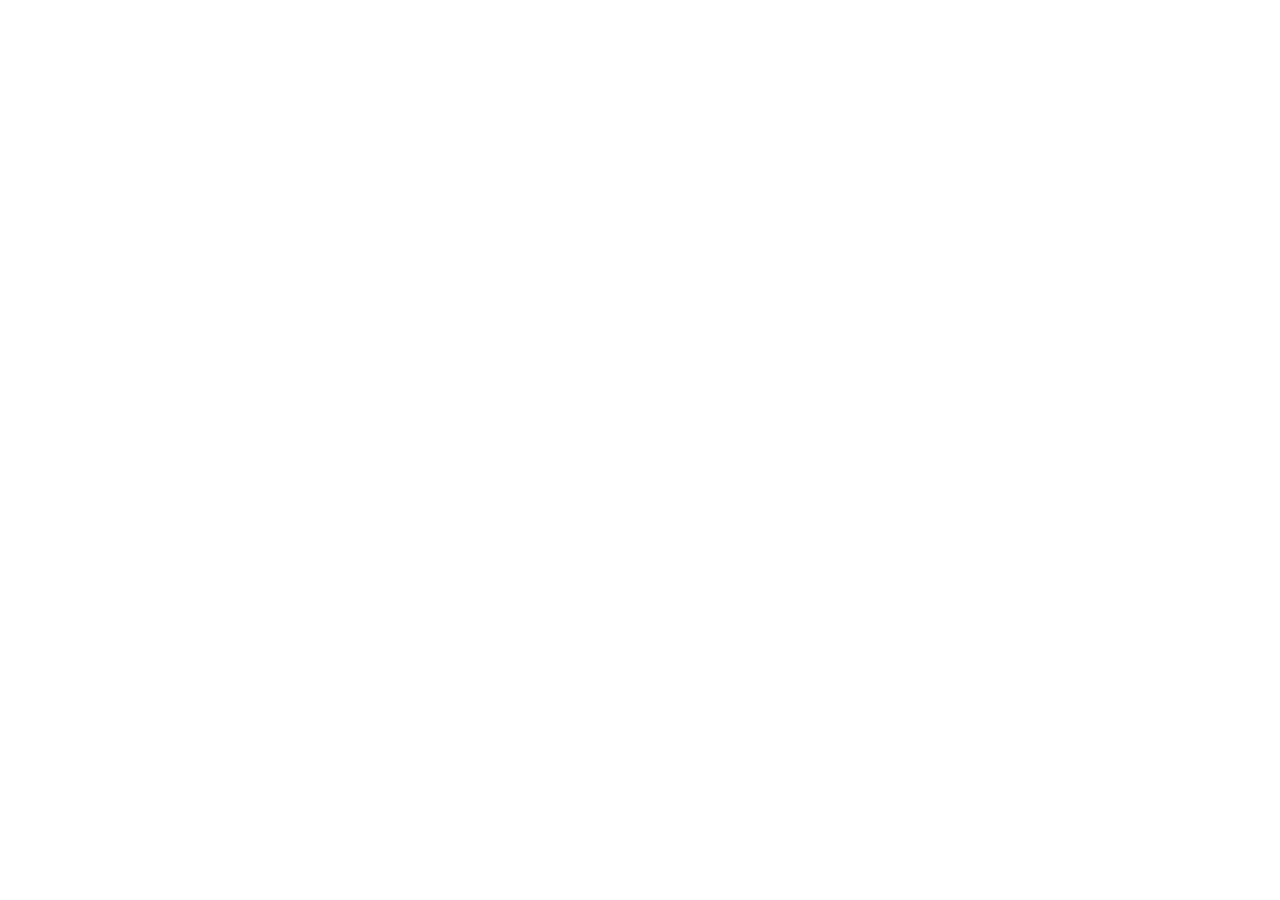
==== commit 50a6b6e1: "Add files via upload" ====
--- a/index.html
+++ b/index.html
@@ -1,654 +1,11 @@
-<!DOCTYPE html>
+<!doctype html>
 <html lang="ko">
-<head>
-  <meta charset="UTF-8" />
-  <meta name="viewport" content="width=device-width, initial-scale=1.0" />
-  <title>세계중보기도센터 GIPC</title>
-  <style>
-    :root{
-      --bg:#faf7f2;
-      --paper:#ffffff;
-      --paper-2:#f3ebdd;
-      --text:#0f172a;
-      --muted:#64748b;
-      --line:rgba(15,23,42,.08);
-      --accent:#1f2937;
-      --accent-2:#d97706;
-      --danger:#dc2626;
-      --shadow:0 10px 30px rgba(15,23,42,.08);
-      --radius:28px;
-      --max:1200px;
-    }
-    *{box-sizing:border-box}
-    html{scroll-behavior:smooth}
-    body{
-      margin:0;
-      font-family: -apple-system, BlinkMacSystemFont, "Segoe UI", Roboto, "Noto Sans KR", "Apple SD Gothic Neo", "Malgun Gothic", sans-serif;
-      color:var(--text);
-      background:var(--bg);
-      line-height:1.6;
-    }
-    a{color:inherit;text-decoration:none}
-    button{
-      font:inherit;
-      border:none;
-      cursor:pointer;
-      transition:.2s ease;
-    }
-    button:hover,.btn:hover,.nav a:hover{transform:translateY(-1px)}
-    .container{max-width:var(--max);margin:0 auto;padding:0 20px}
-    .section{padding:72px 0}
-    .section-tint{background:var(--paper-2)}
-    .card{
-      background:var(--paper);
-      border:1px solid var(--line);
-      border-radius:var(--radius);
-      box-shadow:var(--shadow);
-    }
-    .eyebrow{
-      display:inline-flex;align-items:center;gap:8px;
-      padding:6px 12px;border-radius:999px;
-      background:rgba(255,255,255,.82);border:1px solid rgba(255,255,255,.72);
-      color:#475569;font-size:12px;box-shadow:0 4px 10px rgba(15,23,42,.06);
-    }
-    .eyebrow strong{
-      background:var(--accent);color:#fff;padding:3px 8px;border-radius:999px;font-weight:700;
-    }
-
-    header{
-      position:sticky;top:0;z-index:50;
-      backdrop-filter:blur(16px);
-      background:rgba(250,247,242,.88);
-      border-bottom:1px solid var(--line);
-    }
-    .topbar{
-      min-height:78px;display:flex;align-items:center;justify-content:space-between;gap:16px;
-    }
-    .brand{display:flex;align-items:center;gap:12px}
-    .brand-mark{
-      width:42px;height:42px;border-radius:50%;
-      display:grid;place-items:center;color:#fff;
-      background:linear-gradient(135deg,#fff,#1e293b);
-      box-shadow:0 10px 24px rgba(15,23,42,.18);
-      font-size:20px;
-    }
-    .brand small{
-      display:block;font-size:11px;letter-spacing:.18em;text-transform:uppercase;color:#64748b
-    }
-    .brand strong{display:block;font-size:18px}
-    .site-logo{height:60px;width:auto;display:block}
-    .nav{
-      display:flex;gap:22px;align-items:center;
-      color:#475569;font-size:14px;flex-wrap:wrap;justify-content:center;
-    }
-    .btn, .btn-outline{
-      display:inline-flex;align-items:center;justify-content:center;
-      border-radius:999px;padding:12px 20px;font-weight:600;
-    }
-    .btn{
-      background:var(--accent);color:#fff;
-      box-shadow:0 12px 26px rgba(31,41,55,.18);
-    }
-    .btn-outline{
-      background:#fff;border:1px solid rgba(100,116,139,.35);color:var(--accent);
-    }
-    .btn-danger{background:var(--danger);color:#fff}
-    .btn-sm,.btn-outline.btn-sm{padding:9px 16px;font-size:14px}
-
-    .hero{
-      position:relative;overflow:hidden;
-      background:
-        radial-gradient(circle at 10% 10%, rgba(255,255,255,.92), transparent 28%),
-        radial-gradient(circle at 100% 100%, rgba(28,58,99,.33), transparent 35%),
-        linear-gradient(180deg, rgba(243,235,221,.82), rgba(247,245,241,1));
-    }
-    .hero-grid{
-      display:grid;grid-template-columns:1.15fr .85fr;gap:40px;padding:88px 0 92px;
-    }
-    .hero h1{
-      margin:18px 0 0;font-size:56px;line-height:1.14;letter-spacing:-.03em;
-    }
-    .hero h1 .hl{background:rgba(254,243,199,.85);padding:0 6px;border-radius:8px}
-    .hero p.lead{max-width:660px;color:#475569;font-size:18px;margin:22px 0 0}
-    .hero .meta{margin-top:18px;color:#475569;font-size:14px}
-    .hero .meta strong{color:var(--text)}
-    .hero-side{padding:24px}
-    .grid-2,.grid-3{display:grid;gap:18px}
-    .grid-2{grid-template-columns:repeat(2,minmax(0,1fr))}
-    .grid-3{grid-template-columns:repeat(3,minmax(0,1fr))}
-    .mini{
-      border:1px solid var(--line);border-radius:22px;padding:16px;background:#fff;
-      font-size:14px;
-    }
-    .mini .label{color:#64748b}
-    .mini .value{margin-top:4px;font-weight:700}
-    .chips{display:flex;flex-wrap:wrap;gap:8px}
-    .chip{
-      display:inline-flex;align-items:center;justify-content:center;
-      padding:7px 12px;border-radius:999px;font-size:12px;
-      background:#f1f5f9;color:#334155;border:1px solid rgba(100,116,139,.14)
-    }
-    .chip-outline{background:#fff;font-size:14px}
-    .section-head{
-      display:flex;align-items:end;justify-content:space-between;gap:16px;margin-bottom:28px;
-    }
-    .section-head h2{margin:0;font-size:34px;line-height:1.2;letter-spacing:-.02em}
-    .section-head p{margin:10px 0 0;color:#475569}
-    .section-head a{font-size:14px;font-weight:700;color:#1f2937}
-    .content-grid{display:grid;grid-template-columns:1.15fr .85fr;gap:20px}
-    .pad{padding:28px}
-    .muted{color:#64748b}
-    .badge{
-      display:inline-flex;align-items:center;border-radius:999px;padding:6px 12px;
-      background:#f1f5f9;color:#334155;font-size:12px;border:1px solid rgba(100,116,139,.14)
-    }
-    .row{display:flex;align-items:center;justify-content:space-between;gap:12px}
-    .verse{font-size:28px;line-height:1.6;margin:0}
-    .progress-wrap{margin-top:18px}
-    .progress-bar{
-      height:10px;border-radius:999px;overflow:hidden;background:#e7e5e4
-    }
-    .progress-bar > span{
-      display:block;height:100%;width:30%;
-      background:linear-gradient(90deg,#1f2937,#d97706);border-radius:999px;
-    }
-    ul.clean{list-style:none;padding:0;margin:0}
-    ul.clean li{display:flex;gap:10px;align-items:flex-start;margin:10px 0;color:#475569}
-    .dot{
-      width:8px;height:8px;border-radius:50%;background:#f59e0b;flex:0 0 8px;margin-top:10px
-    }
-    .video{
-      position:relative;overflow:hidden;border-radius:34px;padding:44px;
-      color:#fff;background:linear-gradient(135deg,#fff,#475569,#0f172a);
-      box-shadow:0 18px 40px rgba(15,23,42,.16);
-      min-height:320px;
-    }
-    .video:before{
-      content:"";position:absolute;inset:0;
-      background:radial-gradient(circle at 10% 0%, rgba(255,255,255,.35), transparent 20%);
-    }
-    .video > *{position:relative}
-    .play{
-      width:68px;height:68px;border-radius:50%;display:grid;place-items:center;
-      margin:28px auto 0;background:#fff;color:#0f172a;font-size:26px;
-      box-shadow:0 10px 24px rgba(0,0,0,.18)
-    }
-    footer{
-      border-top:1px solid var(--line);
-      background:rgba(229,231,235,.55);
-      margin-top:10px;
-    }
-    .footer-grid{display:grid;grid-template-columns:1.5fr 1fr 1fr;gap:28px;padding:48px 0}
-    .footer-bottom{
-      border-top:1px solid var(--line);padding:16px 0;text-align:center;font-size:12px;color:#64748b
-    }
-
-    @media (max-width: 1100px){
-      .nav{display:none}
-      .hero-grid,.content-grid,.footer-grid{grid-template-columns:1fr}
-      .grid-3{grid-template-columns:1fr 1fr}
-      .hero h1{font-size:46px}
-    }
-    @media (max-width: 760px){
-      .section{padding:56px 0}
-      .grid-2,.grid-3{grid-template-columns:1fr}
-      .section-head{flex-direction:column;align-items:flex-start}
-      .hero-grid{padding:64px 0}
-      .hero h1{font-size:36px}
-      .verse{font-size:22px}
-      .topbar{padding:10px 0}
-    }
-  </style>
-</head>
-<body>
-  <header>
-    <div class="container topbar">
-      <div class="brand">
-        <img src="logo.png" alt="세계중보기도센터 로고" class="site-logo">
-        <div>
-          <small id="brand-en">Global Intercession</small>
-          <strong id="brand-ko">세계중보기도센터 GIPC</strong>
-        </div>
-      </div>
-
-      <nav class="nav">
-        <a href="#hero">홈</a>
-        <a href="#p1">예수 동행 훈련원</a>
-        <a href="#gips">GIPS & 양육 포털</a>
-        <a href="#p2">세계 기도 대시보드</a>
-        <a href="#mission">선교 동원 허브</a>
-        <a href="#oneness">중보 공동체</a>
-        <a href="#resources">리소스</a>
-      </nav>
-
-      <a class="btn-outline btn-sm" href="#resources">나의 기도방</a>
-    </div>
-  </header>
-
-  <main>
-    <section class="hero" id="hero">
-      <div class="container hero-grid">
-        <div>
-          <div class="eyebrow"><strong>P1 / P2</strong><span>예수께 나아가는 기도, 열방을 향한 기도</span></div>
-          <h1 id="hero-title">
-            오늘, <span class="hl">예수와 동행하며</span><br />
-            <span class="hl">열방을 품는 중보자</span>로 서십시오.
-          </h1>
-          <p class="lead" id="hero-description">
-            GIPC는 성도들이 일상에서 예수와 동행하고(P1), 전략적으로 열방을 위해 기도하도록(P2)
-            돕는 디지털 훈련 및 선교 동원 허브입니다.
-          </p>
-          <div style="margin-top:30px;display:flex;gap:12px;flex-wrap:wrap">
-            <a class="btn" href="#p1">예수와 동행 시작하기 (P1)</a>
-            <a class="btn-outline" href="#p2">열방을 위한 기도 참여하기 (P2)</a>
-          </div>
-          <div class="meta">
-            오늘 등록된 기도 참여 <strong>274회</strong> · 예수동행 일기 작성 <strong>89건</strong>
-          </div>
-        </div>
-
-        <div class="card hero-side">
-          <div style="display:flex;align-items:center;gap:10px;font-weight:700;margin-bottom:16px">
-            <span style="width:10px;height:10px;border-radius:50%;background:#f59e0b;display:inline-block"></span>
-            오늘, 나의 P1 / P2 여정
-          </div>
-          <div class="grid-2">
-            <div class="mini"><div class="label">오늘의 P1</div><div class="value">예수동행 10단계 3일차</div></div>
-            <div class="mini"><div class="label">오늘의 P2</div><div class="value">교육 · 중동</div></div>
-            <div class="mini"><div class="label">예수동행 일기</div><div class="value">작성 예정</div></div>
-            <div class="mini"><div class="label">기도 대시보드</div><div class="value">2영역 참여</div></div>
-          </div>
-          <div class="row" style="margin-top:18px;color:#475569;font-size:14px">
-            <span>오늘 나의 기도 OS를 여는 시간입니다.</span>
-            <a class="btn-outline btn-sm" href="#resources">나의 기도방 보기</a>
-          </div>
-          <div class="chips" style="margin-top:16px">
-            <span class="chip">#예수동행</span>
-            <span class="chip">#세계경영기도</span>
-            <span class="chip">#3040</span>
-            <span class="chip">#다음세대</span>
-          </div>
-        </div>
-      </div>
-    </section>
-
-    <section class="section" id="p1">
-      <div class="container">
-        <div class="section-head">
-          <div>
-            <h2>오늘의 P1 · 예수 동행</h2>
-            <p>말씀과 묵상, 예수동행 일기를 통해 구심성 기도를 세워갑니다.</p>
-          </div>
-          <a href="#">예수 동행 훈련원 전체 보기 →</a>
-        </div>
-
-        <div class="content-grid">
-          <div class="card pad">
-            <div class="row">
-              <div style="font-weight:700">오늘의 말씀</div>
-              <span class="badge">예수동행 10단계 · 3일차</span>
-            </div>
-            <p class="verse">“수고하고 무거운 짐 진 자들아 다 내게로 오라 내가 너희를 쉬게 하리라”</p>
-            <div class="muted">마태복음 11:28</div>
-            <div class="chips" style="margin-top:14px">
-              <span class="chip" style="background:#f5f5f4">#쉼</span>
-              <span class="chip" style="background:#f5f5f4">#동행</span>
-              <span class="chip" style="background:#f5f5f4">#위로</span>
-            </div>
-            <p class="muted" style="margin-top:18px">
-              오늘 하루, 주님과 어떤 대화를 나누셨나요? 작은 감정까지 일기 속에 솔직히 나누어 보세요.
-            </p>
-            <div class="row" style="margin-top:24px;align-items:center">
-              <span class="muted" style="font-size:14px">오늘 일기를 아직 작성하지 않으셨습니다.</span>
-              <a class="btn btn-sm" href="#">예수동행 일기 쓰기</a>
-            </div>
-          </div>
-
-          <div class="card pad">
-            <div class="row">
-              <div style="font-weight:700">예수 동행 10단계 진행도</div>
-              <span class="badge">필수 P1 훈련</span>
-            </div>
-            <p class="muted">유일한 중보자이신 그리스도와의 친밀한 동행을 배우는 여정입니다.</p>
-            <div class="progress-wrap">
-              <div class="row muted" style="font-size:14px;margin-bottom:8px">
-                <span>3 / 10 단계</span>
-                <span>30% 완료</span>
-              </div>
-              <div class="progress-bar"><span></span></div>
-            </div>
-            <p class="muted" style="margin-top:18px">오늘은 “주님의 음성에 귀 기울이는 삶”을 함께 훈련합니다.</p>
-            <a class="btn-outline btn-sm" style="margin-top:12px" href="#">이어서 3단계 강의 보기</a>
-          </div>
-        </div>
-      </div>
-    </section>
-
-    <section class="section section-tint" id="gips">
-      <div class="container">
-        <div class="section-head">
-          <div>
-            <h2>GIPS & 통합 양육 포털</h2>
-            <p>말씀 묵상, 영적 전쟁, 성경방, 새순 바이블 컬리지까지 체계적으로 연결합니다.</p>
-          </div>
-          <a href="#">양육 포털 전체 보기 →</a>
-        </div>
-
-        <div class="grid-3">
-          <div class="card pad">
-            <h3>GIPS 훈련 소개</h3>
-            <p class="muted">말씀 묵상, 영적 전쟁, 예배, 7 Mind-molders를 소개하고 신청까지 연결합니다.</p>
-          </div>
-          <div class="card pad">
-            <h3>성경방 & 어 성경 훈련</h3>
-            <p class="muted">구약/신약 성경방, 1년 1독, 13주 구약/12주 신약 과정을 하나의 포털로 제공합니다.</p>
-          </div>
-          <div class="card pad">
-            <h3>수료 & 학습 리포트</h3>
-            <p class="muted">과정별 진도율, 수료증, 추천 다음 과정을 마이페이지와 연결합니다.</p>
-          </div>
-        </div>
-      </div>
-    </section>
-
-    <section class="section" id="p2">
-      <div class="container">
-        <div class="section-head">
-          <div>
-            <h2>오늘의 P2 · 세계 경영 기도 포인트</h2>
-            <p>8 Mind-molders와 9 Frontiers를 따라 열방을 위한 전략적 기도에 참여해 보세요.</p>
-          </div>
-          <a href="#">전체 대시보드 열기 →</a>
-        </div>
-
-        <div class="chips" style="margin-bottom:20px">
-          <span class="chip chip-outline">정치</span>
-          <span class="chip chip-outline">경제</span>
-          <span class="chip chip-outline">교육</span>
-          <span class="chip chip-outline">미디어</span>
-          <span class="chip chip-outline">가정</span>
-          <span class="chip chip-outline">종교</span>
-          <span class="chip chip-outline">예술·문화</span>
-        </div>
-
-        <div class="grid-3">
-          <div class="card pad">
-            <div class="row">
-              <div style="font-weight:700">교육 · 중동</div>
-              <span class="badge">Mind-molder</span>
-            </div>
-            <ul class="clean">
-              <li><span class="dot"></span><span>복음적 가치관을 가진 교사와 지도자들이 세워지도록</span></li>
-              <li><span class="dot"></span><span>어린이와 청소년이 진리의 말씀을 만날 수 있도록</span></li>
-            </ul>
-            <div class="row muted" style="font-size:14px;margin-top:18px">
-              <a class="btn-outline btn-sm" href="#">기도했습니다</a>
-              <span>오늘 83명 참여</span>
-            </div>
-          </div>
-
-          <div class="card pad">
-            <div class="row">
-              <div style="font-weight:700">미전도 종족 · 동남아</div>
-              <span class="badge">Frontier</span>
-            </div>
-            <ul class="clean">
-              <li><span class="dot"></span><span>복음을 전할 현지 일꾼과 팀이 세워지도록</span></li>
-              <li><span class="dot"></span><span>영적 억압이 끊어지고 복음의 문이 열리도록</span></li>
-            </ul>
-            <div class="row muted" style="font-size:14px;margin-top:18px">
-              <a class="btn-outline btn-sm" href="#">기도했습니다</a>
-              <span>오늘 54명 참여</span>
-            </div>
-          </div>
-
-          <div class="card pad">
-            <div class="row">
-              <div style="font-weight:700">난민 · 유럽</div>
-              <span class="badge">Frontier</span>
-            </div>
-            <ul class="clean">
-              <li><span class="dot"></span><span>전쟁과 박해 속 피난민 가정에 위로와 보호가 임하도록</span></li>
-              <li><span class="dot"></span><span>현지 교회들이 사랑으로 품고 섬기도록</span></li>
-            </ul>
-            <div class="row muted" style="font-size:14px;margin-top:18px">
-              <a class="btn-outline btn-sm" href="#">기도했습니다</a>
-              <span>오늘 39명 참여</span>
-            </div>
-          </div>
-        </div>
-      </div>
-    </section>
-
-    <section class="section">
-      <div class="container">
-        <div class="section-head">
-          <div>
-            <h2>이번 주 추천 훈련 & 공동체</h2>
-            <p>예수동행, GIPS, 니느웨 작전 등 지금 참여할 수 있는 훈련과 사역을 소개합니다.</p>
-          </div>
-        </div>
-
-        <div class="grid-3">
-          <div class="card pad">
-            <div style="font-size:12px;letter-spacing:.18em;text-transform:uppercase;color:#64748b">훈련 · P1</div>
-            <h3>예수 동행 10단계 기초 과정</h3>
-            <p class="muted">주님과 동행하는 삶의 기초를 배우는 필수 과정입니다. 매일 한 강의씩 따라가며 예수동행 일기와 연계됩니다.</p>
-            <a class="btn btn-sm" href="#">지금 시작하기</a>
-          </div>
-          <div class="card pad">
-            <div style="font-size:12px;letter-spacing:.18em;text-transform:uppercase;color:#64748b">GIPS · 중보기도 학교</div>
-            <h3>말씀 묵상 & 영적 전쟁 집중 훈련</h3>
-            <p class="muted">하나님 음성을 듣는 삶, 영적 전쟁, 예배, 7 Mind-molders를 체계적으로 배우는 GIPS 과정입니다.</p>
-            <a class="btn-outline btn-sm" href="#">과정 소개 / 신청</a>
-          </div>
-          <div class="card pad">
-            <div style="font-size:12px;letter-spacing:.18em;text-transform:uppercase;color:#64748b">P2 · 단기선교</div>
-            <h3>니느웨 작전 · 여름 단기선교 매칭</h3>
-            <p class="muted">현지 선교사의 필요와 북미 한인교회의 팀을 연결하는 전략적 단기선교 동원 플랫폼입니다.</p>
-            <a class="btn-outline btn-sm" href="#">니느웨 작전 보기</a>
-          </div>
-        </div>
-      </div>
-    </section>
-
-    <section class="section">
-      <div class="container">
-        <div class="section-head">
-          <div>
-            <h2>GIPC TV · 함께하는 중보기도</h2>
-            <p>성령의 임재를 깊이 경험하도록 재구성된 영상으로 영적 순례에 동참해 보세요.</p>
-          </div>
-          <a href="#">전체 영상 보기 →</a>
-        </div>
-
-        <div class="content-grid">
-          <div class="video">
-            <div style="text-align:center">
-              <h3 style="font-size:34px;margin:0">함께하는 중보기도 · 열방 편</h3>
-              <p style="max-width:640px;margin:18px auto 0;color:rgba(255,255,255,.8)">
-                조용한 피아노와 함께, 국가와 도시, 미전도 종족을 품고 기도하도록 인도하는 30분 기도 여정입니다.
-              </p>
-              <div class="play">▶</div>
-              <p style="margin-top:14px;font-size:12px;color:rgba(255,255,255,.72)">실제 사이트에서는 유튜브 또는 스트리밍 플레이어를 연결합니다.</p>
-            </div>
-          </div>
-
-          <div class="card pad">
-            <h3>오늘 추천 영상</h3>
-            <p class="muted">
-              “함께하는 중보기도 · 열방 편”은 GIPC TV에서 가장 많은 기도참여를 이끌어낸 대표 콘텐츠입니다.
-              영상 아래 제공되는 기도제목을 따라 가족·순·공동체와 함께 영상 기도에 동참해 보세요.
-            </p>
-            <div class="chips" style="margin-top:16px">
-              <span class="chip">#영적순례</span>
-              <span class="chip">#함께하는중보기도</span>
-              <span class="chip">#열방</span>
-            </div>
-            <a class="btn btn-sm" style="margin-top:18px" href="#">영상과 함께 기도하러 가기</a>
-          </div>
-        </div>
-      </div>
-    </section>
-
-    <section class="section section-tint" id="mission">
-      <div class="container">
-        <div class="section-head">
-          <div>
-            <h2>선교 동원 허브</h2>
-            <p>선교사 DB, 순링크, 니느웨 작전, 긴급 기도 요청을 통해 선교 현장과 교회를 연결합니다.</p>
-          </div>
-          <a href="#">선교 허브 전체 보기 →</a>
-        </div>
-
-        <div class="grid-3">
-          <div class="card pad">
-            <h3>선교사 찾기 & 순링크</h3>
-            <p class="muted">사역국가, 영역, 파송교회별로 선교사를 검색하고 순/셀 단위로 기도와 후원을 연결합니다.</p>
-            <a class="btn-outline btn-sm" href="#">자세히 보기</a>
-          </div>
-          <div class="card pad">
-            <h3>기도편지 & 3줄 요약</h3>
-            <p class="muted">선교사님의 최신 기도편지를 한눈에 보고 AI 3줄 요약으로 핵심 기도제목을 빠르게 확인합니다.</p>
-            <a class="btn-outline btn-sm" href="#">자세히 보기</a>
-          </div>
-          <div class="card pad">
-            <h3>재난·전쟁 · 긴급 기도 요청</h3>
-            <p class="muted">미증유의 상황이 발생할 때 긴급 기도와 구호 헌금을 즉시 동원하는 시스템입니다.</p>
-            <a class="btn btn-danger btn-sm" href="#">자세히 보기</a>
-          </div>
-        </div>
-      </div>
-    </section>
-
-    <section class="section" id="oneness">
-      <div class="container">
-        <div class="section-head">
-          <div>
-            <h2>중보 기도 공동체 · Oneness</h2>
-            <p>다음 세대, 목회자, 가정, 선교, 라파, 레위 사역별 중보기도팀을 한눈에 볼 수 있습니다.</p>
-          </div>
-          <a href="#">공동체 페이지로 →</a>
-        </div>
-
-        <div class="grid-3">
-          <div class="card pad">
-            <h3>다음 세대 중보기도팀</h3>
-            <p class="muted">주일학교, 청소년, 청년부 예배와 캠프를 위해 매주 함께 모여 기도합니다. 주일 4부 예배 중보기도 사역과 연결되어 있습니다.</p>
-            <a class="btn-outline btn-sm" href="#">헌신 신청하기</a>
-          </div>
-          <div class="card pad">
-            <h3>엄마들의 중보자 세움</h3>
-            <p class="muted">자녀의 이름을 부르며 눈물로 중보하는 엄마들의 기도 모임입니다. 자녀별 기도카드를 만들고 함께 나누며 기도합니다.</p>
-            <a class="btn-outline btn-sm" href="#">헌신 신청하기</a>
-          </div>
-          <div class="card pad">
-            <h3>라파 & 레위 중보기도팀</h3>
-            <p class="muted">환우와 예배를 위한 중보기도팀입니다. 아픈 지체와 예배팀을 위해 지속적으로 기도하며 은혜의 통로가 되기를 소망합니다.</p>
-            <a class="btn-outline btn-sm" href="#">헌신 신청하기</a>
-          </div>
-        </div>
-      </div>
-    </section>
-
-    <section class="section" id="resources">
-      <div class="container">
-        <div class="section-head">
-          <div>
-            <h2>리소스 & 행정</h2>
-            <p>세계선교중보기도 책자, Annual Report, 교육 자료, 행정 양식 등을 한 곳에서 찾을 수 있습니다.</p>
-          </div>
-        </div>
-
-        <div class="grid-2">
-          <div class="card pad">
-            <div class="row">
-              <h3 style="margin:0">세계선교중보기도 책자 (eBook)</h3>
-              <span class="badge">매 분기 발행</span>
-            </div>
-            <p class="muted">매 3개월마다 발행되는 세계선교중보기도 책자를 플립북과 PDF로 제공합니다. 가정과 순모임에서 함께 사용해 보세요.</p>
-            <a class="btn-outline btn-sm" href="#">최신 기도책자 보기</a>
-          </div>
-          <div class="card pad">
-            <div class="row">
-              <h3 style="margin:0">나의 기도방 · 마이페이지</h3>
-              <span class="badge">개인화</span>
-            </div>
-            <p class="muted">나의 예수동행 일기, 수강중인 과정, 기도 헌신, 저장한 기도제목을 한눈에 볼 수 있는 개인 기도 대시보드입니다.</p>
-            <a class="btn btn-sm" href="#">로그인하고 나의 기도방 열기</a>
-          </div>
-        </div>
-      </div>
-    </section>
-  </main>
-
-  <footer>
-    <div class="container footer-grid">
-      <div>
-        <div style="font-weight:700;color:#0f172a" id="footer-org-name">세계중보기도센터 GIPC</div>
-        <p class="muted" style="margin-top:12px" id="footer-description">
-          GIPC는 예수 그리스도 안에서의 깊은 동행(P1)과 열방을 향한 전략적 중보(P2)를 돕는 디지털 기도 허브입니다.
-        </p>
-      </div>
-      <div>
-        <div style="font-weight:700;color:#0f172a">바로가기</div>
-        <div style="display:flex;flex-direction:column;gap:8px;margin-top:12px">
-          <a href="#p1">예수 동행 훈련원</a>
-          <a href="#gips">GIPS & 양육 포털</a>
-          <a href="#p2">세계 경영 기도 대시보드</a>
-          <a href="#mission">선교 동원 허브</a>
-          <a href="#oneness">중보 기도 공동체</a>
-        </div>
-      </div>
-      <div>
-        <div style="font-weight:700;color:#0f172a">연락처 & 언어</div>
-        <p class="muted" style="margin-top:12px">
-          <span id="contact-address">서울시 ○○구 ○○로 00</span><br />
-          Tel. <span id="contact-phone">02-000-0000</span><br />
-          Email. <span id="contact-email">info@gipc.org</span>
-        </p>
-        <div class="chips" style="margin-top:14px">
-          <span class="chip chip-outline">한국어</span>
-          <span class="chip chip-outline">English</span>
-        </div>
-      </div>
-    </div>
-    <div class="container footer-bottom" id="footer-copyright">© 2026 GIPC · Global Intercession &amp; Prayer Center. All rights reserved.</div>
-  </footer>
-
-  <script>
-    async function loadCmsContent() {
-      try {
-        const response = await fetch('/content/site.json', { cache: 'no-store' });
-        if (!response.ok) return;
-        const data = await response.json();
-
-        const setText = (id, value) => {
-          const el = document.getElementById(id);
-          if (el && value !== undefined && value !== null) el.textContent = value;
-        };
-        const setHtml = (id, value) => {
-          const el = document.getElementById(id);
-          if (el && value !== undefined && value !== null) el.innerHTML = value;
-        };
-
-        if (data.page_title) document.title = data.page_title;
-        setText('brand-en', data.brand_en);
-        setText('brand-ko', data.brand_ko);
-        setHtml('hero-title', data.hero_title);
-        setText('hero-description', data.hero_description);
-        setText('footer-org-name', data.footer_org_name);
-        setText('footer-description', data.footer_description);
-        setText('contact-address', data.contact_address);
-        setText('contact-phone', data.contact_phone);
-        setText('contact-email', data.contact_email);
-        setHtml('footer-copyright', data.footer_copyright);
-      } catch (error) {
-        console.warn('CMS content could not be loaded.', error);
-      }
-    }
-    loadCmsContent();
-  </script>
-
-</body>
+  <head>
+    <meta charset="utf-8" />
+    <meta name="viewport" content="width=device-width, initial-scale=1.0" />
+    <title>GIPM 관리자</title>
+  </head>
+  <body>
+    <script src="https://unpkg.com/decap-cms@^3.8.3/dist/decap-cms.js"></script>
+  </body>
 </html>
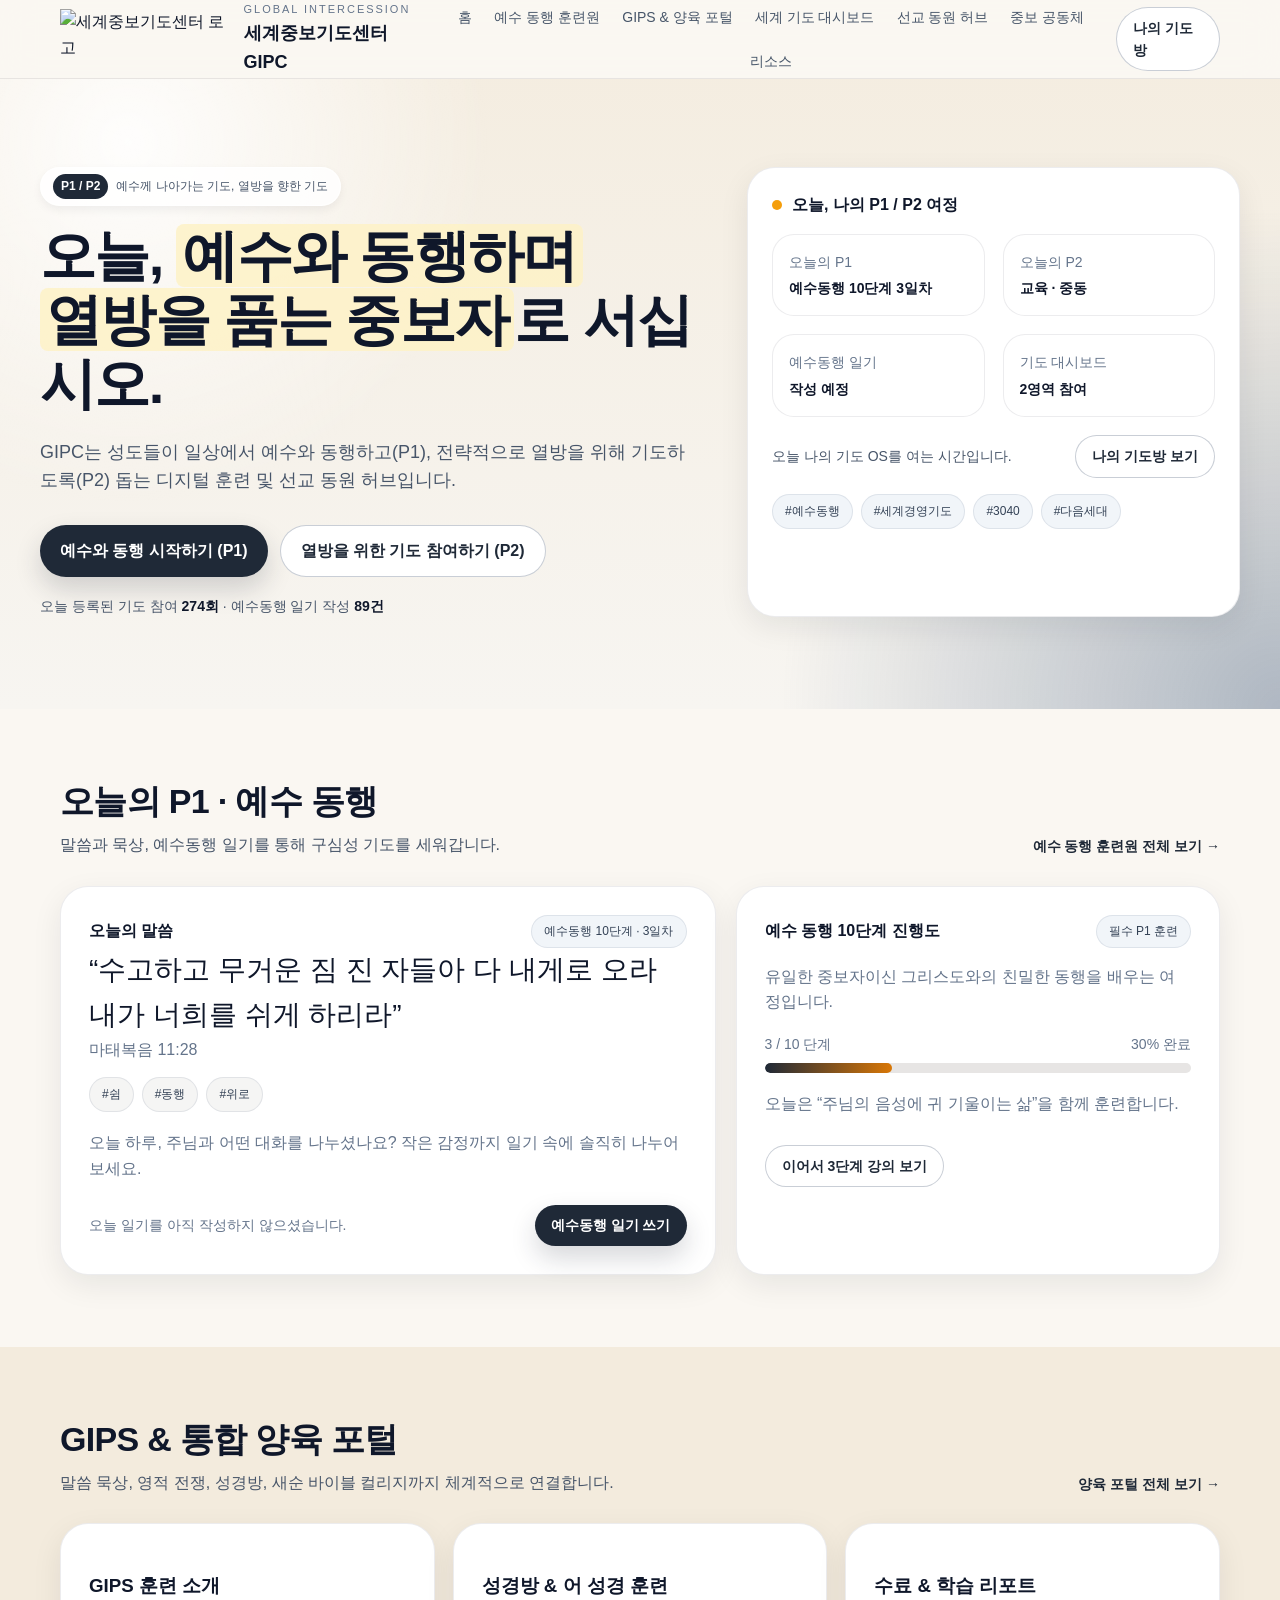
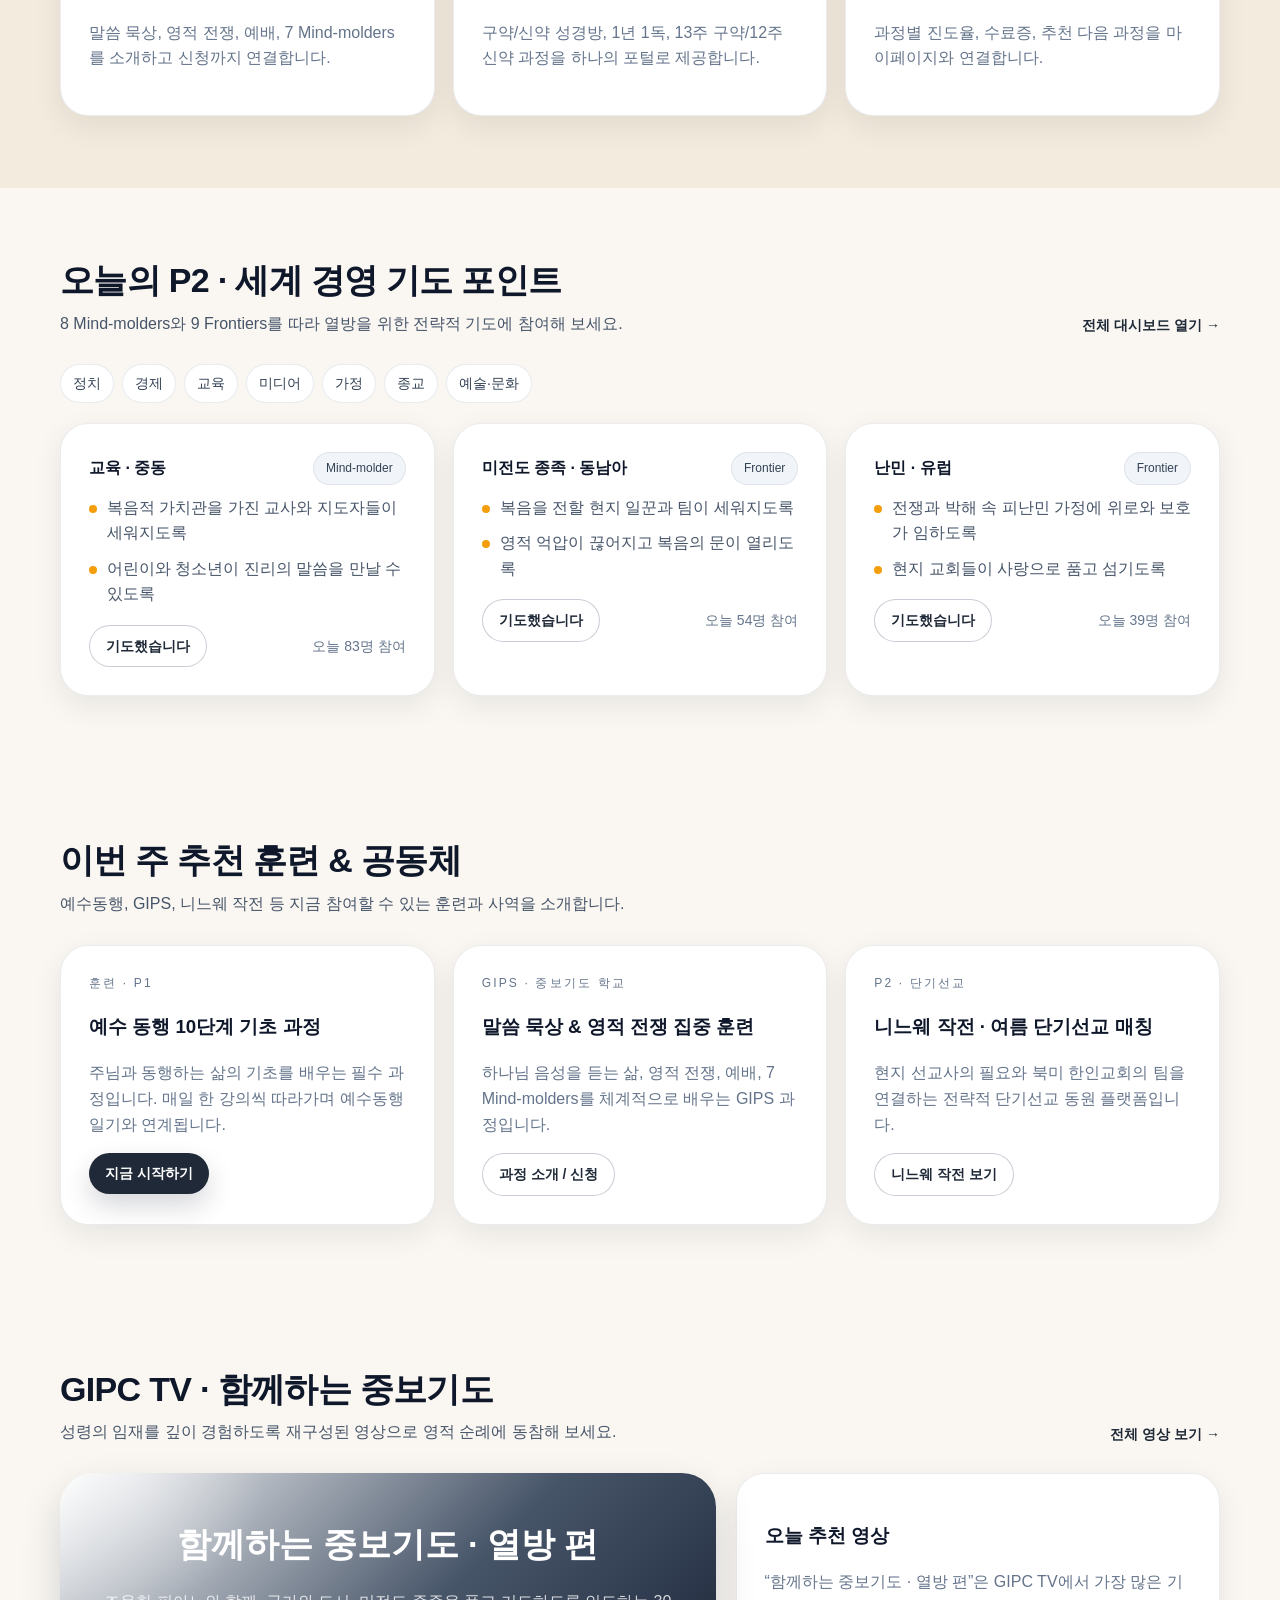
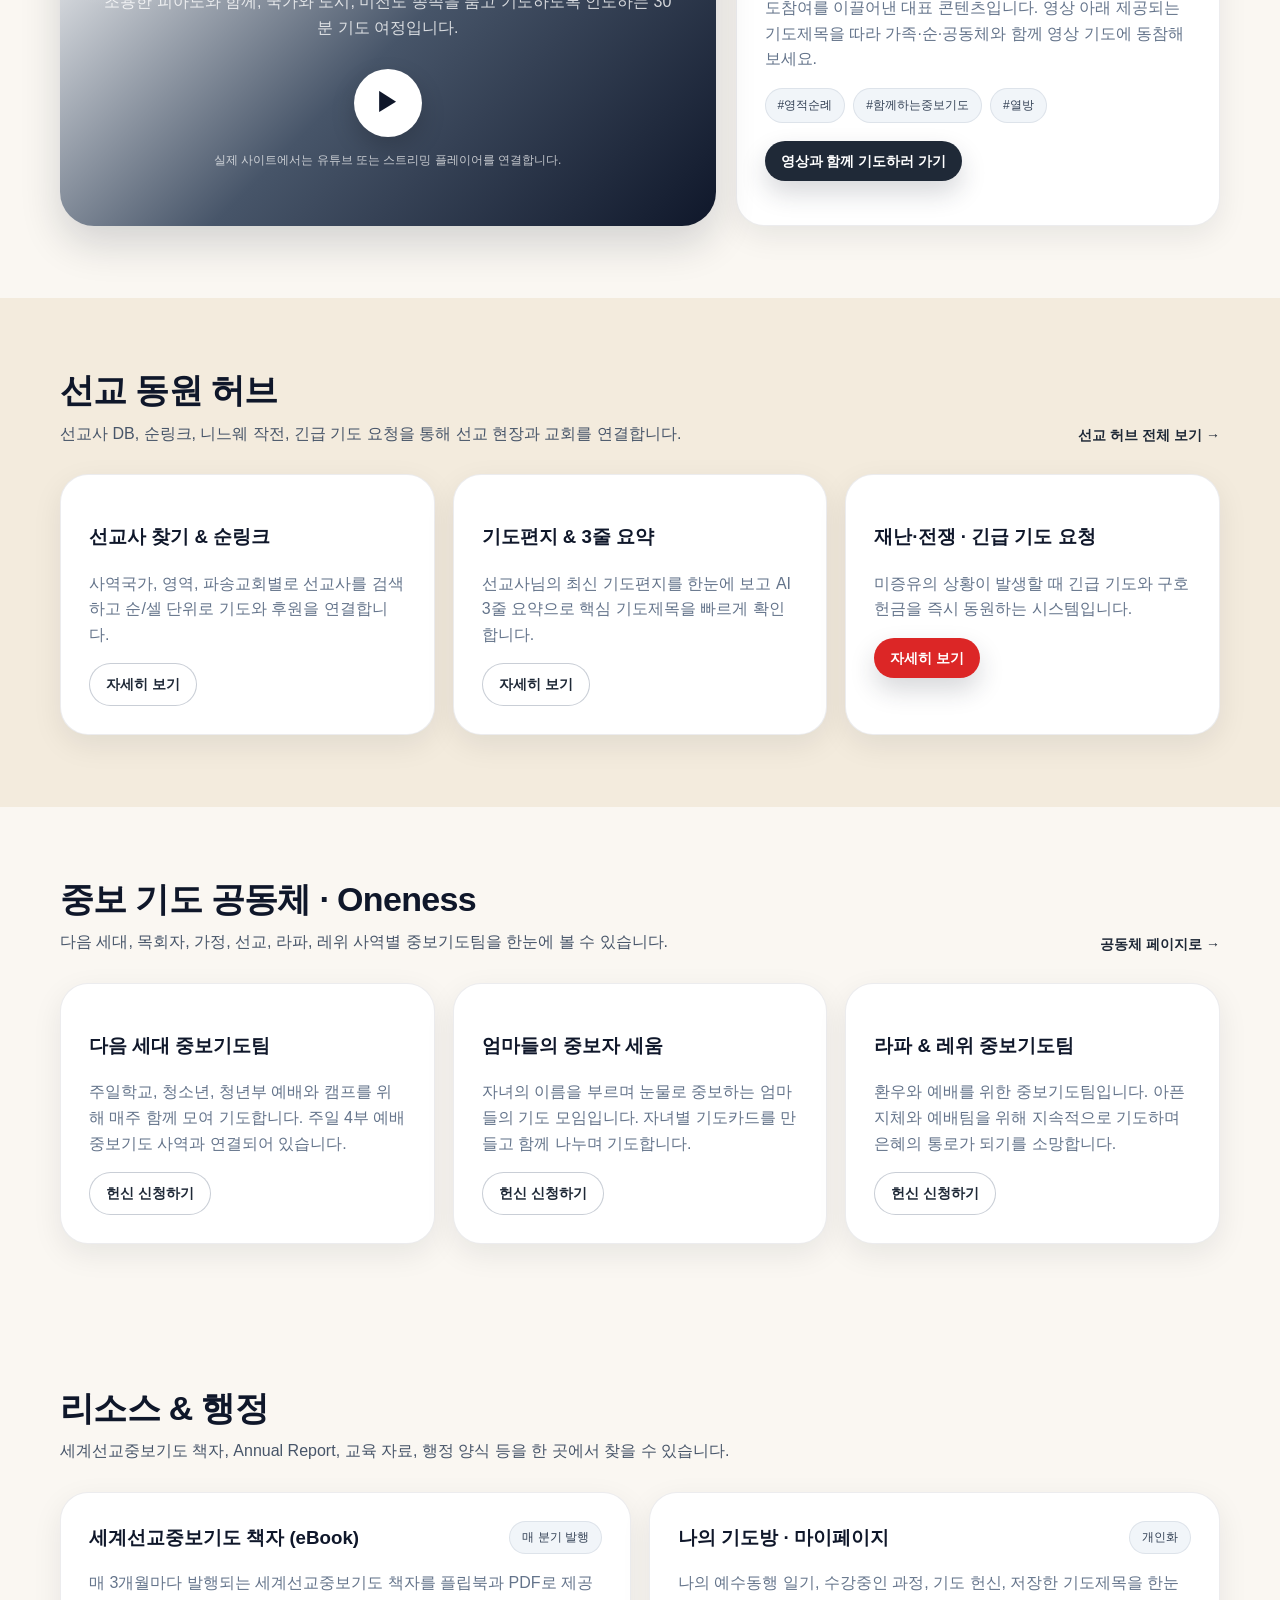
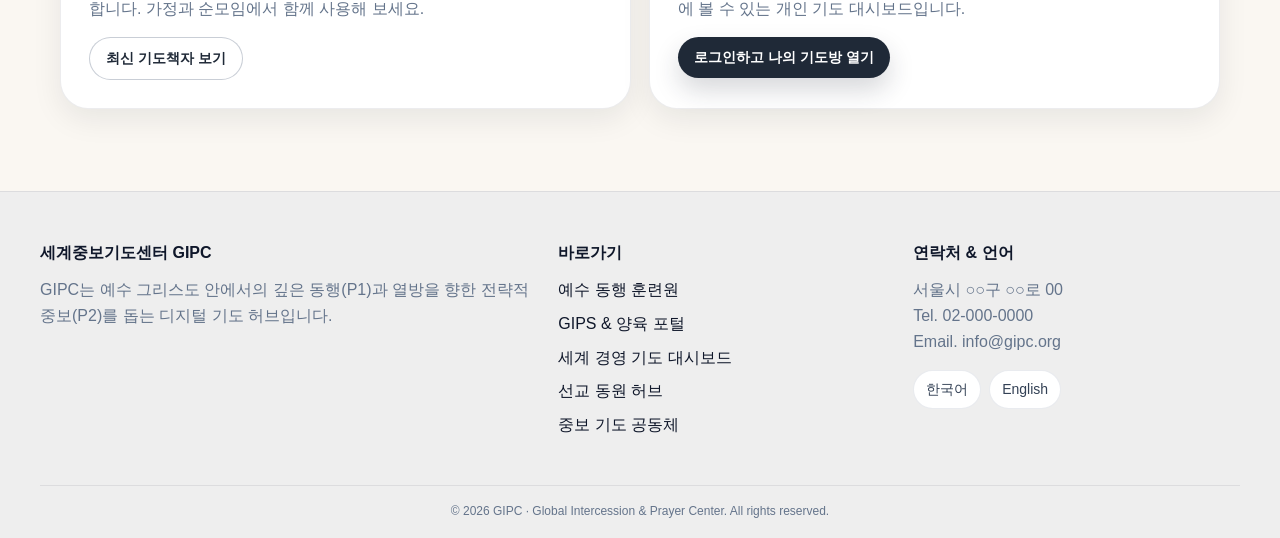
==== commit 3b308024: "Add files via upload" ====
--- a/index.html
+++ b/index.html
@@ -1,11 +1,654 @@
-<!doctype html>
+<!DOCTYPE html>
 <html lang="ko">
-  <head>
-    <meta charset="utf-8" />
-    <meta name="viewport" content="width=device-width, initial-scale=1.0" />
-    <title>GIPM 관리자</title>
-  </head>
-  <body>
-    <script src="https://unpkg.com/decap-cms@^3.8.3/dist/decap-cms.js"></script>
-  </body>
+<head>
+  <meta charset="UTF-8" />
+  <meta name="viewport" content="width=device-width, initial-scale=1.0" />
+  <title>세계중보기도센터 GIPC</title>
+  <style>
+    :root{
+      --bg:#faf7f2;
+      --paper:#ffffff;
+      --paper-2:#f3ebdd;
+      --text:#0f172a;
+      --muted:#64748b;
+      --line:rgba(15,23,42,.08);
+      --accent:#1f2937;
+      --accent-2:#d97706;
+      --danger:#dc2626;
+      --shadow:0 10px 30px rgba(15,23,42,.08);
+      --radius:28px;
+      --max:1200px;
+    }
+    *{box-sizing:border-box}
+    html{scroll-behavior:smooth}
+    body{
+      margin:0;
+      font-family: -apple-system, BlinkMacSystemFont, "Segoe UI", Roboto, "Noto Sans KR", "Apple SD Gothic Neo", "Malgun Gothic", sans-serif;
+      color:var(--text);
+      background:var(--bg);
+      line-height:1.6;
+    }
+    a{color:inherit;text-decoration:none}
+    button{
+      font:inherit;
+      border:none;
+      cursor:pointer;
+      transition:.2s ease;
+    }
+    button:hover,.btn:hover,.nav a:hover{transform:translateY(-1px)}
+    .container{max-width:var(--max);margin:0 auto;padding:0 20px}
+    .section{padding:72px 0}
+    .section-tint{background:var(--paper-2)}
+    .card{
+      background:var(--paper);
+      border:1px solid var(--line);
+      border-radius:var(--radius);
+      box-shadow:var(--shadow);
+    }
+    .eyebrow{
+      display:inline-flex;align-items:center;gap:8px;
+      padding:6px 12px;border-radius:999px;
+      background:rgba(255,255,255,.82);border:1px solid rgba(255,255,255,.72);
+      color:#475569;font-size:12px;box-shadow:0 4px 10px rgba(15,23,42,.06);
+    }
+    .eyebrow strong{
+      background:var(--accent);color:#fff;padding:3px 8px;border-radius:999px;font-weight:700;
+    }
+
+    header{
+      position:sticky;top:0;z-index:50;
+      backdrop-filter:blur(16px);
+      background:rgba(250,247,242,.88);
+      border-bottom:1px solid var(--line);
+    }
+    .topbar{
+      min-height:78px;display:flex;align-items:center;justify-content:space-between;gap:16px;
+    }
+    .brand{display:flex;align-items:center;gap:12px}
+    .brand-mark{
+      width:42px;height:42px;border-radius:50%;
+      display:grid;place-items:center;color:#fff;
+      background:linear-gradient(135deg,#fff,#1e293b);
+      box-shadow:0 10px 24px rgba(15,23,42,.18);
+      font-size:20px;
+    }
+    .brand small{
+      display:block;font-size:11px;letter-spacing:.18em;text-transform:uppercase;color:#64748b
+    }
+    .brand strong{display:block;font-size:18px}
+    .site-logo{height:60px;width:auto;display:block}
+    .nav{
+      display:flex;gap:22px;align-items:center;
+      color:#475569;font-size:14px;flex-wrap:wrap;justify-content:center;
+    }
+    .btn, .btn-outline{
+      display:inline-flex;align-items:center;justify-content:center;
+      border-radius:999px;padding:12px 20px;font-weight:600;
+    }
+    .btn{
+      background:var(--accent);color:#fff;
+      box-shadow:0 12px 26px rgba(31,41,55,.18);
+    }
+    .btn-outline{
+      background:#fff;border:1px solid rgba(100,116,139,.35);color:var(--accent);
+    }
+    .btn-danger{background:var(--danger);color:#fff}
+    .btn-sm,.btn-outline.btn-sm{padding:9px 16px;font-size:14px}
+
+    .hero{
+      position:relative;overflow:hidden;
+      background:
+        radial-gradient(circle at 10% 10%, rgba(255,255,255,.92), transparent 28%),
+        radial-gradient(circle at 100% 100%, rgba(28,58,99,.33), transparent 35%),
+        linear-gradient(180deg, rgba(243,235,221,.82), rgba(247,245,241,1));
+    }
+    .hero-grid{
+      display:grid;grid-template-columns:1.15fr .85fr;gap:40px;padding:88px 0 92px;
+    }
+    .hero h1{
+      margin:18px 0 0;font-size:56px;line-height:1.14;letter-spacing:-.03em;
+    }
+    .hero h1 .hl{background:rgba(254,243,199,.85);padding:0 6px;border-radius:8px}
+    .hero p.lead{max-width:660px;color:#475569;font-size:18px;margin:22px 0 0}
+    .hero .meta{margin-top:18px;color:#475569;font-size:14px}
+    .hero .meta strong{color:var(--text)}
+    .hero-side{padding:24px}
+    .grid-2,.grid-3{display:grid;gap:18px}
+    .grid-2{grid-template-columns:repeat(2,minmax(0,1fr))}
+    .grid-3{grid-template-columns:repeat(3,minmax(0,1fr))}
+    .mini{
+      border:1px solid var(--line);border-radius:22px;padding:16px;background:#fff;
+      font-size:14px;
+    }
+    .mini .label{color:#64748b}
+    .mini .value{margin-top:4px;font-weight:700}
+    .chips{display:flex;flex-wrap:wrap;gap:8px}
+    .chip{
+      display:inline-flex;align-items:center;justify-content:center;
+      padding:7px 12px;border-radius:999px;font-size:12px;
+      background:#f1f5f9;color:#334155;border:1px solid rgba(100,116,139,.14)
+    }
+    .chip-outline{background:#fff;font-size:14px}
+    .section-head{
+      display:flex;align-items:end;justify-content:space-between;gap:16px;margin-bottom:28px;
+    }
+    .section-head h2{margin:0;font-size:34px;line-height:1.2;letter-spacing:-.02em}
+    .section-head p{margin:10px 0 0;color:#475569}
+    .section-head a{font-size:14px;font-weight:700;color:#1f2937}
+    .content-grid{display:grid;grid-template-columns:1.15fr .85fr;gap:20px}
+    .pad{padding:28px}
+    .muted{color:#64748b}
+    .badge{
+      display:inline-flex;align-items:center;border-radius:999px;padding:6px 12px;
+      background:#f1f5f9;color:#334155;font-size:12px;border:1px solid rgba(100,116,139,.14)
+    }
+    .row{display:flex;align-items:center;justify-content:space-between;gap:12px}
+    .verse{font-size:28px;line-height:1.6;margin:0}
+    .progress-wrap{margin-top:18px}
+    .progress-bar{
+      height:10px;border-radius:999px;overflow:hidden;background:#e7e5e4
+    }
+    .progress-bar > span{
+      display:block;height:100%;width:30%;
+      background:linear-gradient(90deg,#1f2937,#d97706);border-radius:999px;
+    }
+    ul.clean{list-style:none;padding:0;margin:0}
+    ul.clean li{display:flex;gap:10px;align-items:flex-start;margin:10px 0;color:#475569}
+    .dot{
+      width:8px;height:8px;border-radius:50%;background:#f59e0b;flex:0 0 8px;margin-top:10px
+    }
+    .video{
+      position:relative;overflow:hidden;border-radius:34px;padding:44px;
+      color:#fff;background:linear-gradient(135deg,#fff,#475569,#0f172a);
+      box-shadow:0 18px 40px rgba(15,23,42,.16);
+      min-height:320px;
+    }
+    .video:before{
+      content:"";position:absolute;inset:0;
+      background:radial-gradient(circle at 10% 0%, rgba(255,255,255,.35), transparent 20%);
+    }
+    .video > *{position:relative}
+    .play{
+      width:68px;height:68px;border-radius:50%;display:grid;place-items:center;
+      margin:28px auto 0;background:#fff;color:#0f172a;font-size:26px;
+      box-shadow:0 10px 24px rgba(0,0,0,.18)
+    }
+    footer{
+      border-top:1px solid var(--line);
+      background:rgba(229,231,235,.55);
+      margin-top:10px;
+    }
+    .footer-grid{display:grid;grid-template-columns:1.5fr 1fr 1fr;gap:28px;padding:48px 0}
+    .footer-bottom{
+      border-top:1px solid var(--line);padding:16px 0;text-align:center;font-size:12px;color:#64748b
+    }
+
+    @media (max-width: 1100px){
+      .nav{display:none}
+      .hero-grid,.content-grid,.footer-grid{grid-template-columns:1fr}
+      .grid-3{grid-template-columns:1fr 1fr}
+      .hero h1{font-size:46px}
+    }
+    @media (max-width: 760px){
+      .section{padding:56px 0}
+      .grid-2,.grid-3{grid-template-columns:1fr}
+      .section-head{flex-direction:column;align-items:flex-start}
+      .hero-grid{padding:64px 0}
+      .hero h1{font-size:36px}
+      .verse{font-size:22px}
+      .topbar{padding:10px 0}
+    }
+  </style>
+</head>
+<body>
+  <header>
+    <div class="container topbar">
+      <div class="brand">
+        <img src="logo.png" alt="세계중보기도센터 로고" class="site-logo">
+        <div>
+          <small id="brand-en">Global Intercession</small>
+          <strong id="brand-ko">세계중보기도센터 GIPC</strong>
+        </div>
+      </div>
+
+      <nav class="nav">
+        <a href="#hero">홈</a>
+        <a href="#p1">예수 동행 훈련원</a>
+        <a href="#gips">GIPS & 양육 포털</a>
+        <a href="#p2">세계 기도 대시보드</a>
+        <a href="#mission">선교 동원 허브</a>
+        <a href="#oneness">중보 공동체</a>
+        <a href="#resources">리소스</a>
+      </nav>
+
+      <a class="btn-outline btn-sm" href="#resources">나의 기도방</a>
+    </div>
+  </header>
+
+  <main>
+    <section class="hero" id="hero">
+      <div class="container hero-grid">
+        <div>
+          <div class="eyebrow"><strong>P1 / P2</strong><span>예수께 나아가는 기도, 열방을 향한 기도</span></div>
+          <h1 id="hero-title">
+            오늘, <span class="hl">예수와 동행하며</span><br />
+            <span class="hl">열방을 품는 중보자</span>로 서십시오.
+          </h1>
+          <p class="lead" id="hero-description">
+            GIPC는 성도들이 일상에서 예수와 동행하고(P1), 전략적으로 열방을 위해 기도하도록(P2)
+            돕는 디지털 훈련 및 선교 동원 허브입니다.
+          </p>
+          <div style="margin-top:30px;display:flex;gap:12px;flex-wrap:wrap">
+            <a class="btn" href="#p1">예수와 동행 시작하기 (P1)</a>
+            <a class="btn-outline" href="#p2">열방을 위한 기도 참여하기 (P2)</a>
+          </div>
+          <div class="meta">
+            오늘 등록된 기도 참여 <strong>274회</strong> · 예수동행 일기 작성 <strong>89건</strong>
+          </div>
+        </div>
+
+        <div class="card hero-side">
+          <div style="display:flex;align-items:center;gap:10px;font-weight:700;margin-bottom:16px">
+            <span style="width:10px;height:10px;border-radius:50%;background:#f59e0b;display:inline-block"></span>
+            오늘, 나의 P1 / P2 여정
+          </div>
+          <div class="grid-2">
+            <div class="mini"><div class="label">오늘의 P1</div><div class="value">예수동행 10단계 3일차</div></div>
+            <div class="mini"><div class="label">오늘의 P2</div><div class="value">교육 · 중동</div></div>
+            <div class="mini"><div class="label">예수동행 일기</div><div class="value">작성 예정</div></div>
+            <div class="mini"><div class="label">기도 대시보드</div><div class="value">2영역 참여</div></div>
+          </div>
+          <div class="row" style="margin-top:18px;color:#475569;font-size:14px">
+            <span>오늘 나의 기도 OS를 여는 시간입니다.</span>
+            <a class="btn-outline btn-sm" href="#resources">나의 기도방 보기</a>
+          </div>
+          <div class="chips" style="margin-top:16px">
+            <span class="chip">#예수동행</span>
+            <span class="chip">#세계경영기도</span>
+            <span class="chip">#3040</span>
+            <span class="chip">#다음세대</span>
+          </div>
+        </div>
+      </div>
+    </section>
+
+    <section class="section" id="p1">
+      <div class="container">
+        <div class="section-head">
+          <div>
+            <h2>오늘의 P1 · 예수 동행</h2>
+            <p>말씀과 묵상, 예수동행 일기를 통해 구심성 기도를 세워갑니다.</p>
+          </div>
+          <a href="#">예수 동행 훈련원 전체 보기 →</a>
+        </div>
+
+        <div class="content-grid">
+          <div class="card pad">
+            <div class="row">
+              <div style="font-weight:700">오늘의 말씀</div>
+              <span class="badge">예수동행 10단계 · 3일차</span>
+            </div>
+            <p class="verse">“수고하고 무거운 짐 진 자들아 다 내게로 오라 내가 너희를 쉬게 하리라”</p>
+            <div class="muted">마태복음 11:28</div>
+            <div class="chips" style="margin-top:14px">
+              <span class="chip" style="background:#f5f5f4">#쉼</span>
+              <span class="chip" style="background:#f5f5f4">#동행</span>
+              <span class="chip" style="background:#f5f5f4">#위로</span>
+            </div>
+            <p class="muted" style="margin-top:18px">
+              오늘 하루, 주님과 어떤 대화를 나누셨나요? 작은 감정까지 일기 속에 솔직히 나누어 보세요.
+            </p>
+            <div class="row" style="margin-top:24px;align-items:center">
+              <span class="muted" style="font-size:14px">오늘 일기를 아직 작성하지 않으셨습니다.</span>
+              <a class="btn btn-sm" href="#">예수동행 일기 쓰기</a>
+            </div>
+          </div>
+
+          <div class="card pad">
+            <div class="row">
+              <div style="font-weight:700">예수 동행 10단계 진행도</div>
+              <span class="badge">필수 P1 훈련</span>
+            </div>
+            <p class="muted">유일한 중보자이신 그리스도와의 친밀한 동행을 배우는 여정입니다.</p>
+            <div class="progress-wrap">
+              <div class="row muted" style="font-size:14px;margin-bottom:8px">
+                <span>3 / 10 단계</span>
+                <span>30% 완료</span>
+              </div>
+              <div class="progress-bar"><span></span></div>
+            </div>
+            <p class="muted" style="margin-top:18px">오늘은 “주님의 음성에 귀 기울이는 삶”을 함께 훈련합니다.</p>
+            <a class="btn-outline btn-sm" style="margin-top:12px" href="#">이어서 3단계 강의 보기</a>
+          </div>
+        </div>
+      </div>
+    </section>
+
+    <section class="section section-tint" id="gips">
+      <div class="container">
+        <div class="section-head">
+          <div>
+            <h2>GIPS & 통합 양육 포털</h2>
+            <p>말씀 묵상, 영적 전쟁, 성경방, 새순 바이블 컬리지까지 체계적으로 연결합니다.</p>
+          </div>
+          <a href="#">양육 포털 전체 보기 →</a>
+        </div>
+
+        <div class="grid-3">
+          <div class="card pad">
+            <h3>GIPS 훈련 소개</h3>
+            <p class="muted">말씀 묵상, 영적 전쟁, 예배, 7 Mind-molders를 소개하고 신청까지 연결합니다.</p>
+          </div>
+          <div class="card pad">
+            <h3>성경방 & 어 성경 훈련</h3>
+            <p class="muted">구약/신약 성경방, 1년 1독, 13주 구약/12주 신약 과정을 하나의 포털로 제공합니다.</p>
+          </div>
+          <div class="card pad">
+            <h3>수료 & 학습 리포트</h3>
+            <p class="muted">과정별 진도율, 수료증, 추천 다음 과정을 마이페이지와 연결합니다.</p>
+          </div>
+        </div>
+      </div>
+    </section>
+
+    <section class="section" id="p2">
+      <div class="container">
+        <div class="section-head">
+          <div>
+            <h2>오늘의 P2 · 세계 경영 기도 포인트</h2>
+            <p>8 Mind-molders와 9 Frontiers를 따라 열방을 위한 전략적 기도에 참여해 보세요.</p>
+          </div>
+          <a href="#">전체 대시보드 열기 →</a>
+        </div>
+
+        <div class="chips" style="margin-bottom:20px">
+          <span class="chip chip-outline">정치</span>
+          <span class="chip chip-outline">경제</span>
+          <span class="chip chip-outline">교육</span>
+          <span class="chip chip-outline">미디어</span>
+          <span class="chip chip-outline">가정</span>
+          <span class="chip chip-outline">종교</span>
+          <span class="chip chip-outline">예술·문화</span>
+        </div>
+
+        <div class="grid-3">
+          <div class="card pad">
+            <div class="row">
+              <div style="font-weight:700">교육 · 중동</div>
+              <span class="badge">Mind-molder</span>
+            </div>
+            <ul class="clean">
+              <li><span class="dot"></span><span>복음적 가치관을 가진 교사와 지도자들이 세워지도록</span></li>
+              <li><span class="dot"></span><span>어린이와 청소년이 진리의 말씀을 만날 수 있도록</span></li>
+            </ul>
+            <div class="row muted" style="font-size:14px;margin-top:18px">
+              <a class="btn-outline btn-sm" href="#">기도했습니다</a>
+              <span>오늘 83명 참여</span>
+            </div>
+          </div>
+
+          <div class="card pad">
+            <div class="row">
+              <div style="font-weight:700">미전도 종족 · 동남아</div>
+              <span class="badge">Frontier</span>
+            </div>
+            <ul class="clean">
+              <li><span class="dot"></span><span>복음을 전할 현지 일꾼과 팀이 세워지도록</span></li>
+              <li><span class="dot"></span><span>영적 억압이 끊어지고 복음의 문이 열리도록</span></li>
+            </ul>
+            <div class="row muted" style="font-size:14px;margin-top:18px">
+              <a class="btn-outline btn-sm" href="#">기도했습니다</a>
+              <span>오늘 54명 참여</span>
+            </div>
+          </div>
+
+          <div class="card pad">
+            <div class="row">
+              <div style="font-weight:700">난민 · 유럽</div>
+              <span class="badge">Frontier</span>
+            </div>
+            <ul class="clean">
+              <li><span class="dot"></span><span>전쟁과 박해 속 피난민 가정에 위로와 보호가 임하도록</span></li>
+              <li><span class="dot"></span><span>현지 교회들이 사랑으로 품고 섬기도록</span></li>
+            </ul>
+            <div class="row muted" style="font-size:14px;margin-top:18px">
+              <a class="btn-outline btn-sm" href="#">기도했습니다</a>
+              <span>오늘 39명 참여</span>
+            </div>
+          </div>
+        </div>
+      </div>
+    </section>
+
+    <section class="section">
+      <div class="container">
+        <div class="section-head">
+          <div>
+            <h2>이번 주 추천 훈련 & 공동체</h2>
+            <p>예수동행, GIPS, 니느웨 작전 등 지금 참여할 수 있는 훈련과 사역을 소개합니다.</p>
+          </div>
+        </div>
+
+        <div class="grid-3">
+          <div class="card pad">
+            <div style="font-size:12px;letter-spacing:.18em;text-transform:uppercase;color:#64748b">훈련 · P1</div>
+            <h3>예수 동행 10단계 기초 과정</h3>
+            <p class="muted">주님과 동행하는 삶의 기초를 배우는 필수 과정입니다. 매일 한 강의씩 따라가며 예수동행 일기와 연계됩니다.</p>
+            <a class="btn btn-sm" href="#">지금 시작하기</a>
+          </div>
+          <div class="card pad">
+            <div style="font-size:12px;letter-spacing:.18em;text-transform:uppercase;color:#64748b">GIPS · 중보기도 학교</div>
+            <h3>말씀 묵상 & 영적 전쟁 집중 훈련</h3>
+            <p class="muted">하나님 음성을 듣는 삶, 영적 전쟁, 예배, 7 Mind-molders를 체계적으로 배우는 GIPS 과정입니다.</p>
+            <a class="btn-outline btn-sm" href="#">과정 소개 / 신청</a>
+          </div>
+          <div class="card pad">
+            <div style="font-size:12px;letter-spacing:.18em;text-transform:uppercase;color:#64748b">P2 · 단기선교</div>
+            <h3>니느웨 작전 · 여름 단기선교 매칭</h3>
+            <p class="muted">현지 선교사의 필요와 북미 한인교회의 팀을 연결하는 전략적 단기선교 동원 플랫폼입니다.</p>
+            <a class="btn-outline btn-sm" href="#">니느웨 작전 보기</a>
+          </div>
+        </div>
+      </div>
+    </section>
+
+    <section class="section">
+      <div class="container">
+        <div class="section-head">
+          <div>
+            <h2>GIPC TV · 함께하는 중보기도</h2>
+            <p>성령의 임재를 깊이 경험하도록 재구성된 영상으로 영적 순례에 동참해 보세요.</p>
+          </div>
+          <a href="#">전체 영상 보기 →</a>
+        </div>
+
+        <div class="content-grid">
+          <div class="video">
+            <div style="text-align:center">
+              <h3 style="font-size:34px;margin:0">함께하는 중보기도 · 열방 편</h3>
+              <p style="max-width:640px;margin:18px auto 0;color:rgba(255,255,255,.8)">
+                조용한 피아노와 함께, 국가와 도시, 미전도 종족을 품고 기도하도록 인도하는 30분 기도 여정입니다.
+              </p>
+              <div class="play">▶</div>
+              <p style="margin-top:14px;font-size:12px;color:rgba(255,255,255,.72)">실제 사이트에서는 유튜브 또는 스트리밍 플레이어를 연결합니다.</p>
+            </div>
+          </div>
+
+          <div class="card pad">
+            <h3>오늘 추천 영상</h3>
+            <p class="muted">
+              “함께하는 중보기도 · 열방 편”은 GIPC TV에서 가장 많은 기도참여를 이끌어낸 대표 콘텐츠입니다.
+              영상 아래 제공되는 기도제목을 따라 가족·순·공동체와 함께 영상 기도에 동참해 보세요.
+            </p>
+            <div class="chips" style="margin-top:16px">
+              <span class="chip">#영적순례</span>
+              <span class="chip">#함께하는중보기도</span>
+              <span class="chip">#열방</span>
+            </div>
+            <a class="btn btn-sm" style="margin-top:18px" href="#">영상과 함께 기도하러 가기</a>
+          </div>
+        </div>
+      </div>
+    </section>
+
+    <section class="section section-tint" id="mission">
+      <div class="container">
+        <div class="section-head">
+          <div>
+            <h2>선교 동원 허브</h2>
+            <p>선교사 DB, 순링크, 니느웨 작전, 긴급 기도 요청을 통해 선교 현장과 교회를 연결합니다.</p>
+          </div>
+          <a href="#">선교 허브 전체 보기 →</a>
+        </div>
+
+        <div class="grid-3">
+          <div class="card pad">
+            <h3>선교사 찾기 & 순링크</h3>
+            <p class="muted">사역국가, 영역, 파송교회별로 선교사를 검색하고 순/셀 단위로 기도와 후원을 연결합니다.</p>
+            <a class="btn-outline btn-sm" href="#">자세히 보기</a>
+          </div>
+          <div class="card pad">
+            <h3>기도편지 & 3줄 요약</h3>
+            <p class="muted">선교사님의 최신 기도편지를 한눈에 보고 AI 3줄 요약으로 핵심 기도제목을 빠르게 확인합니다.</p>
+            <a class="btn-outline btn-sm" href="#">자세히 보기</a>
+          </div>
+          <div class="card pad">
+            <h3>재난·전쟁 · 긴급 기도 요청</h3>
+            <p class="muted">미증유의 상황이 발생할 때 긴급 기도와 구호 헌금을 즉시 동원하는 시스템입니다.</p>
+            <a class="btn btn-danger btn-sm" href="#">자세히 보기</a>
+          </div>
+        </div>
+      </div>
+    </section>
+
+    <section class="section" id="oneness">
+      <div class="container">
+        <div class="section-head">
+          <div>
+            <h2>중보 기도 공동체 · Oneness</h2>
+            <p>다음 세대, 목회자, 가정, 선교, 라파, 레위 사역별 중보기도팀을 한눈에 볼 수 있습니다.</p>
+          </div>
+          <a href="#">공동체 페이지로 →</a>
+        </div>
+
+        <div class="grid-3">
+          <div class="card pad">
+            <h3>다음 세대 중보기도팀</h3>
+            <p class="muted">주일학교, 청소년, 청년부 예배와 캠프를 위해 매주 함께 모여 기도합니다. 주일 4부 예배 중보기도 사역과 연결되어 있습니다.</p>
+            <a class="btn-outline btn-sm" href="#">헌신 신청하기</a>
+          </div>
+          <div class="card pad">
+            <h3>엄마들의 중보자 세움</h3>
+            <p class="muted">자녀의 이름을 부르며 눈물로 중보하는 엄마들의 기도 모임입니다. 자녀별 기도카드를 만들고 함께 나누며 기도합니다.</p>
+            <a class="btn-outline btn-sm" href="#">헌신 신청하기</a>
+          </div>
+          <div class="card pad">
+            <h3>라파 & 레위 중보기도팀</h3>
+            <p class="muted">환우와 예배를 위한 중보기도팀입니다. 아픈 지체와 예배팀을 위해 지속적으로 기도하며 은혜의 통로가 되기를 소망합니다.</p>
+            <a class="btn-outline btn-sm" href="#">헌신 신청하기</a>
+          </div>
+        </div>
+      </div>
+    </section>
+
+    <section class="section" id="resources">
+      <div class="container">
+        <div class="section-head">
+          <div>
+            <h2>리소스 & 행정</h2>
+            <p>세계선교중보기도 책자, Annual Report, 교육 자료, 행정 양식 등을 한 곳에서 찾을 수 있습니다.</p>
+          </div>
+        </div>
+
+        <div class="grid-2">
+          <div class="card pad">
+            <div class="row">
+              <h3 style="margin:0">세계선교중보기도 책자 (eBook)</h3>
+              <span class="badge">매 분기 발행</span>
+            </div>
+            <p class="muted">매 3개월마다 발행되는 세계선교중보기도 책자를 플립북과 PDF로 제공합니다. 가정과 순모임에서 함께 사용해 보세요.</p>
+            <a class="btn-outline btn-sm" href="#">최신 기도책자 보기</a>
+          </div>
+          <div class="card pad">
+            <div class="row">
+              <h3 style="margin:0">나의 기도방 · 마이페이지</h3>
+              <span class="badge">개인화</span>
+            </div>
+            <p class="muted">나의 예수동행 일기, 수강중인 과정, 기도 헌신, 저장한 기도제목을 한눈에 볼 수 있는 개인 기도 대시보드입니다.</p>
+            <a class="btn btn-sm" href="#">로그인하고 나의 기도방 열기</a>
+          </div>
+        </div>
+      </div>
+    </section>
+  </main>
+
+  <footer>
+    <div class="container footer-grid">
+      <div>
+        <div style="font-weight:700;color:#0f172a" id="footer-org-name">세계중보기도센터 GIPC</div>
+        <p class="muted" style="margin-top:12px" id="footer-description">
+          GIPC는 예수 그리스도 안에서의 깊은 동행(P1)과 열방을 향한 전략적 중보(P2)를 돕는 디지털 기도 허브입니다.
+        </p>
+      </div>
+      <div>
+        <div style="font-weight:700;color:#0f172a">바로가기</div>
+        <div style="display:flex;flex-direction:column;gap:8px;margin-top:12px">
+          <a href="#p1">예수 동행 훈련원</a>
+          <a href="#gips">GIPS & 양육 포털</a>
+          <a href="#p2">세계 경영 기도 대시보드</a>
+          <a href="#mission">선교 동원 허브</a>
+          <a href="#oneness">중보 기도 공동체</a>
+        </div>
+      </div>
+      <div>
+        <div style="font-weight:700;color:#0f172a">연락처 & 언어</div>
+        <p class="muted" style="margin-top:12px">
+          <span id="contact-address">서울시 ○○구 ○○로 00</span><br />
+          Tel. <span id="contact-phone">02-000-0000</span><br />
+          Email. <span id="contact-email">info@gipc.org</span>
+        </p>
+        <div class="chips" style="margin-top:14px">
+          <span class="chip chip-outline">한국어</span>
+          <span class="chip chip-outline">English</span>
+        </div>
+      </div>
+    </div>
+    <div class="container footer-bottom" id="footer-copyright">© 2026 GIPC · Global Intercession &amp; Prayer Center. All rights reserved.</div>
+  </footer>
+
+  <script>
+    async function loadCmsContent() {
+      try {
+        const response = await fetch('/content/site.json', { cache: 'no-store' });
+        if (!response.ok) return;
+        const data = await response.json();
+
+        const setText = (id, value) => {
+          const el = document.getElementById(id);
+          if (el && value !== undefined && value !== null) el.textContent = value;
+        };
+        const setHtml = (id, value) => {
+          const el = document.getElementById(id);
+          if (el && value !== undefined && value !== null) el.innerHTML = value;
+        };
+
+        if (data.page_title) document.title = data.page_title;
+        setText('brand-en', data.brand_en);
+        setText('brand-ko', data.brand_ko);
+        setHtml('hero-title', data.hero_title);
+        setText('hero-description', data.hero_description);
+        setText('footer-org-name', data.footer_org_name);
+        setText('footer-description', data.footer_description);
+        setText('contact-address', data.contact_address);
+        setText('contact-phone', data.contact_phone);
+        setText('contact-email', data.contact_email);
+        setHtml('footer-copyright', data.footer_copyright);
+      } catch (error) {
+        console.warn('CMS content could not be loaded.', error);
+      }
+    }
+    loadCmsContent();
+  </script>
+
+</body>
 </html>
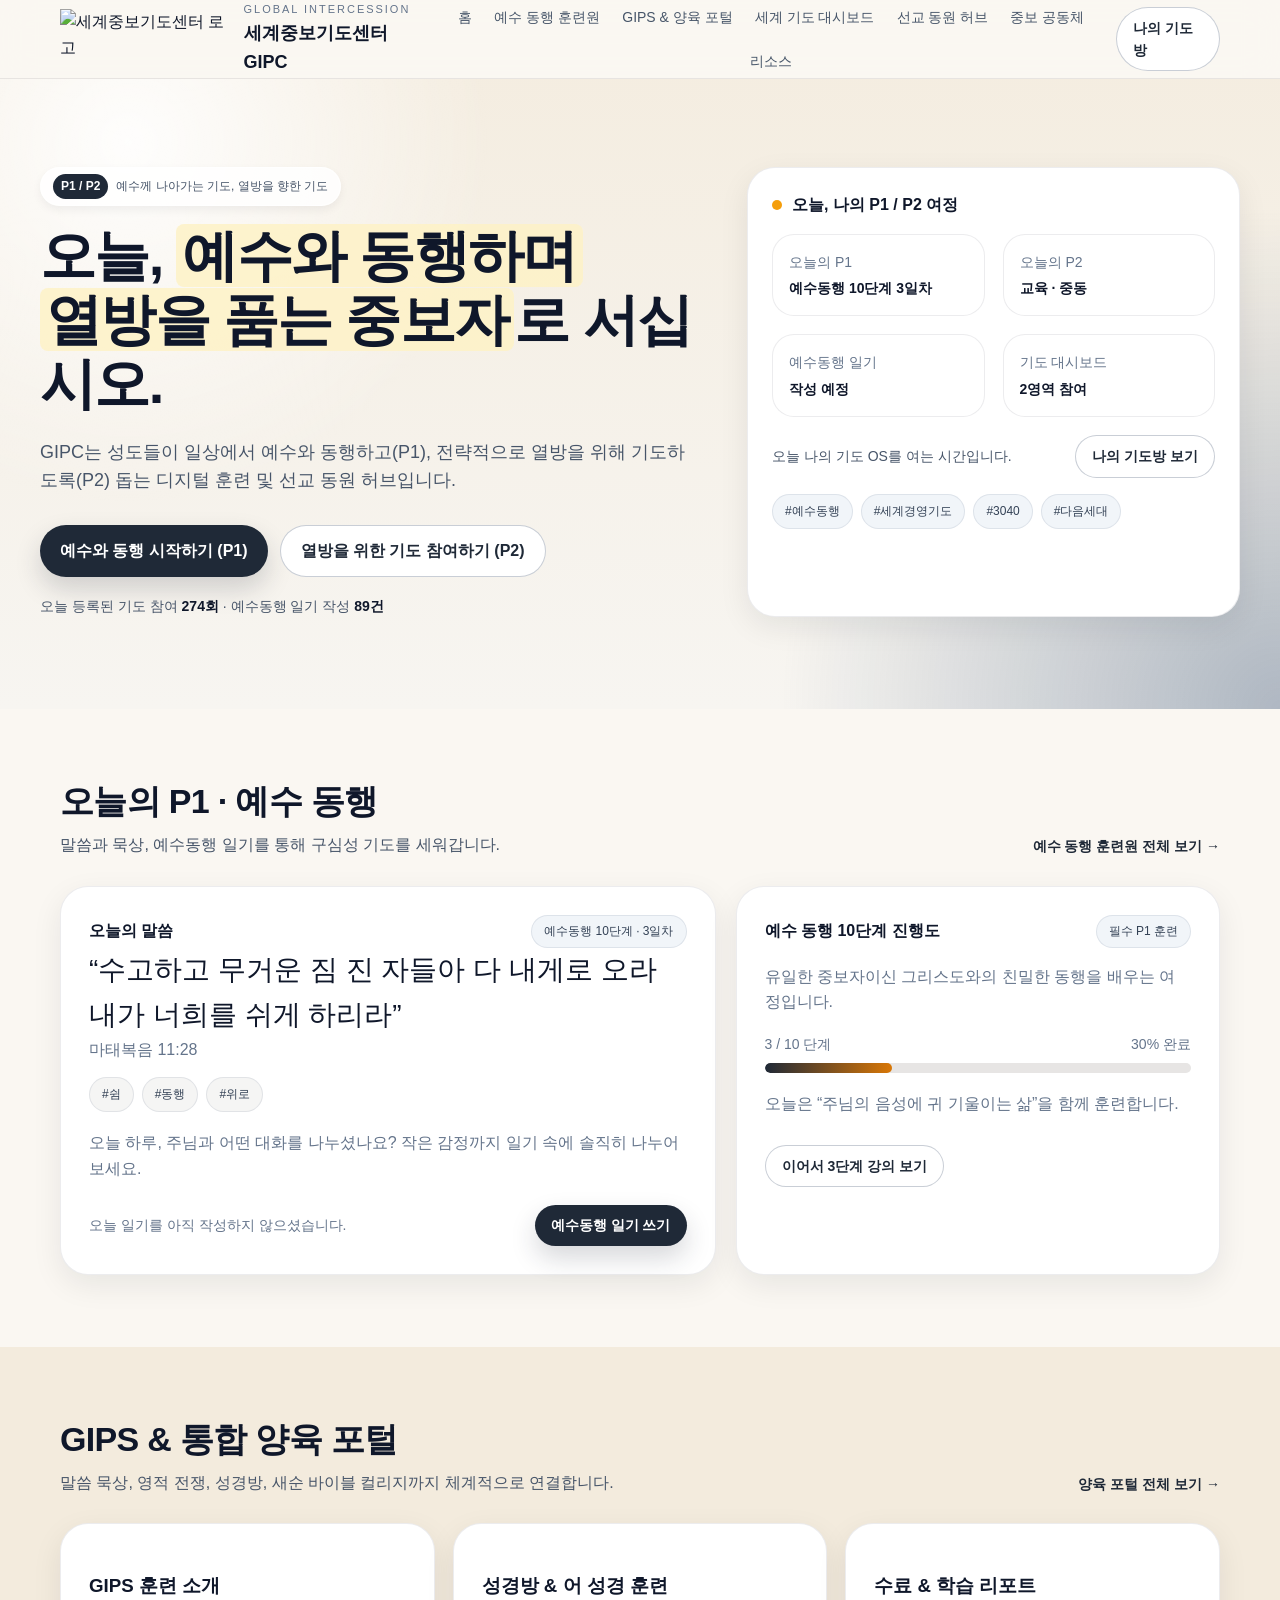
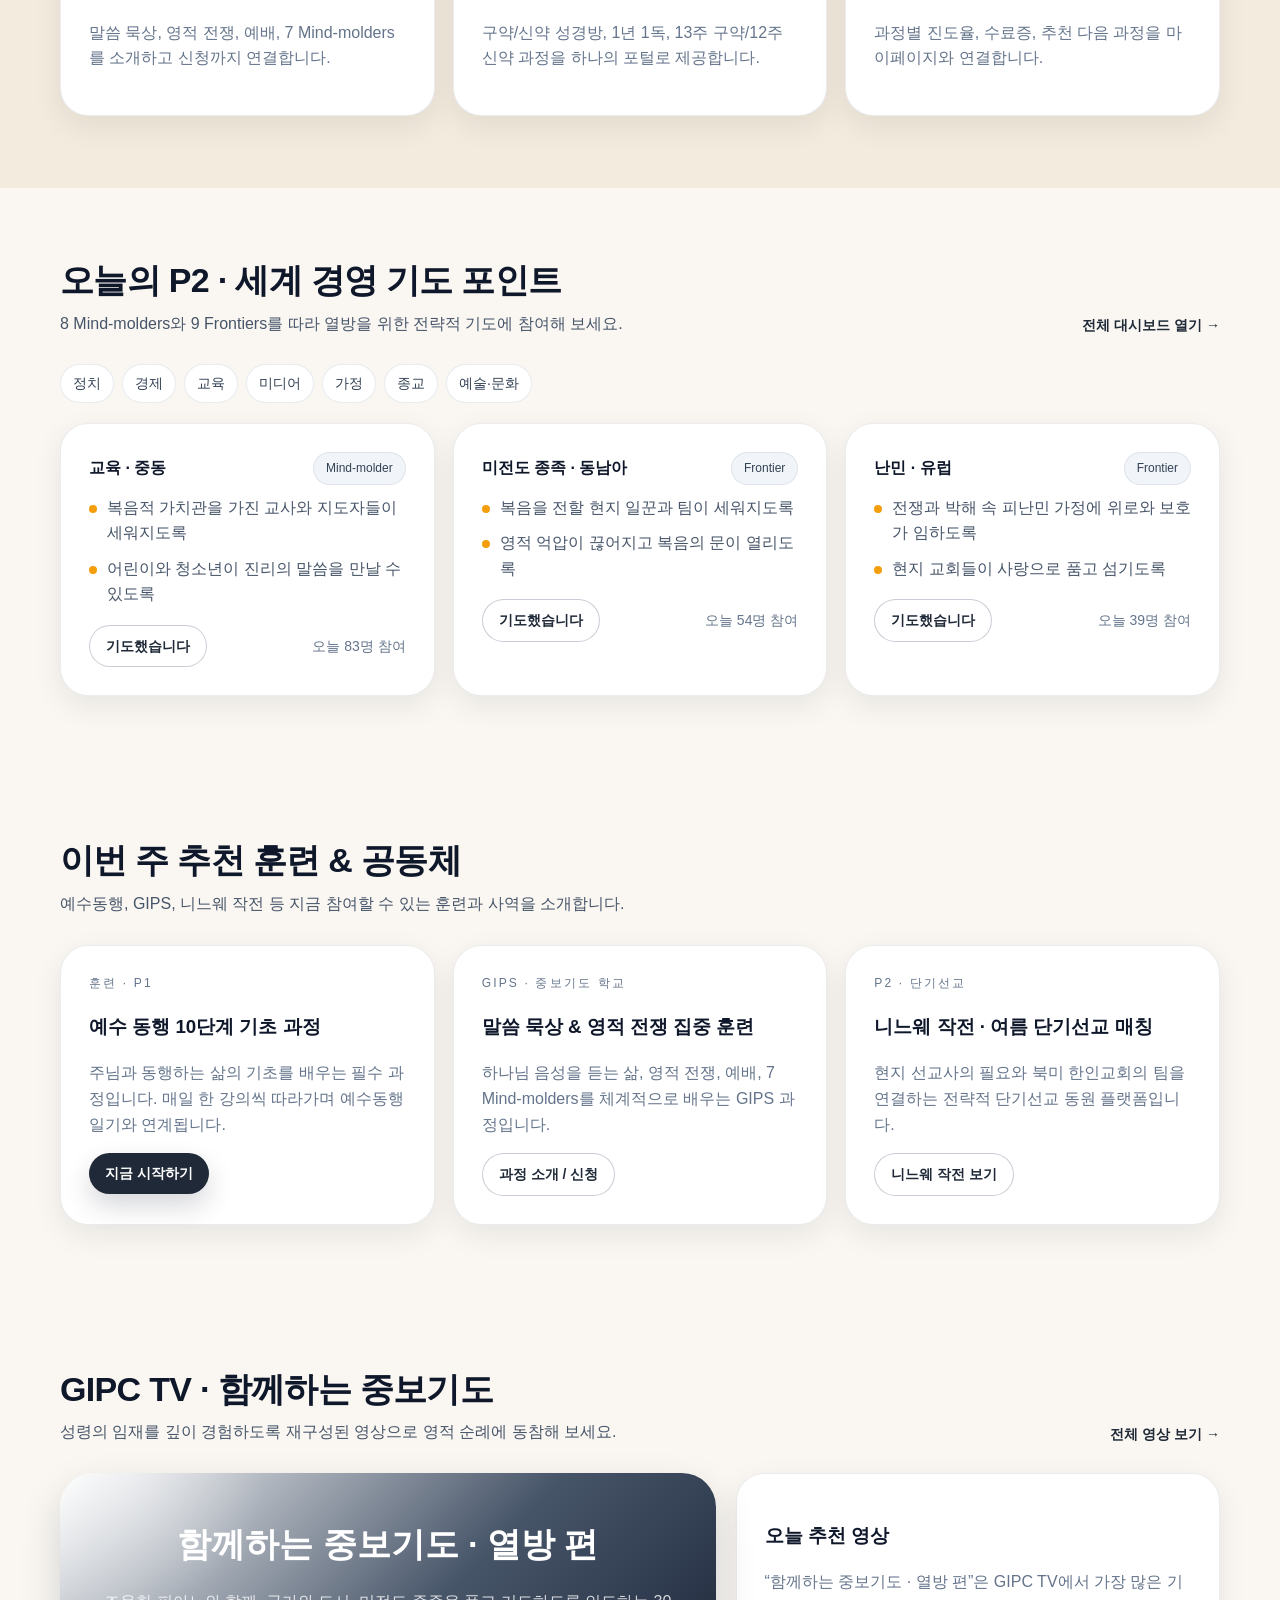
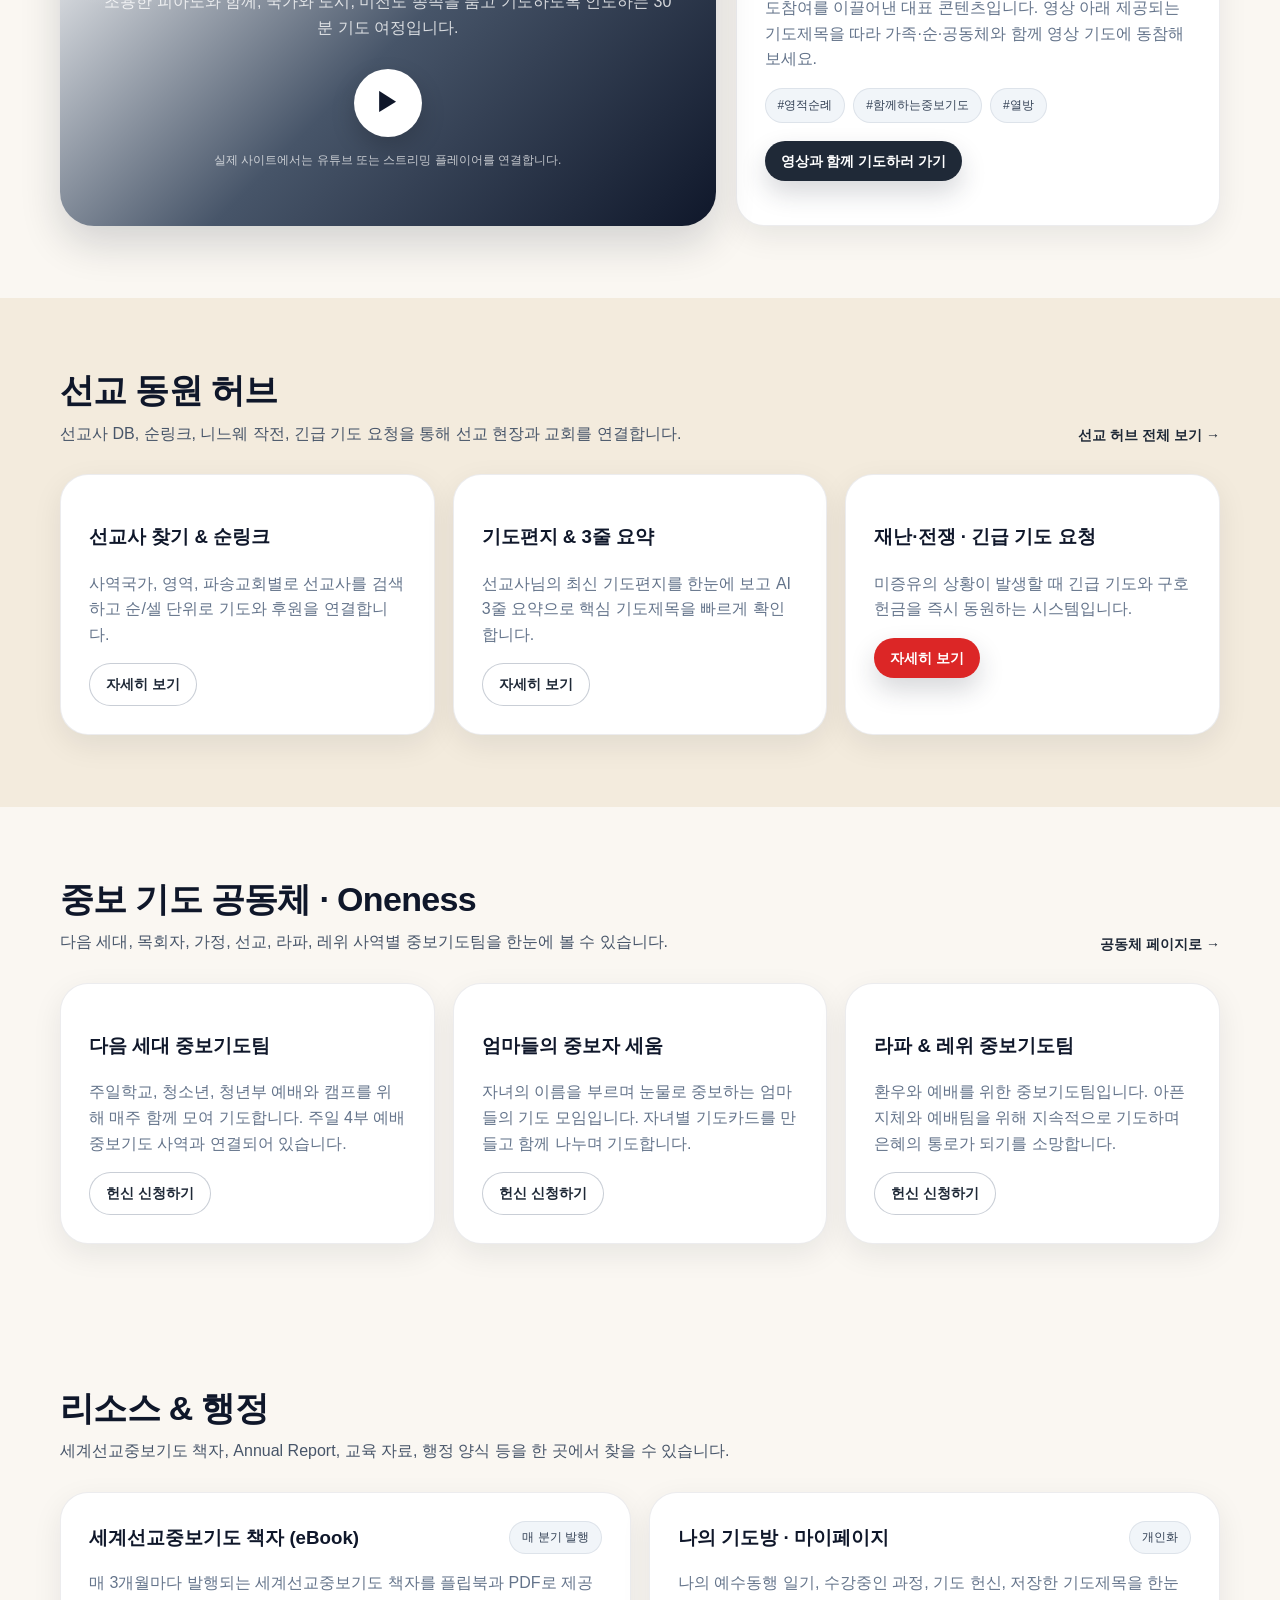
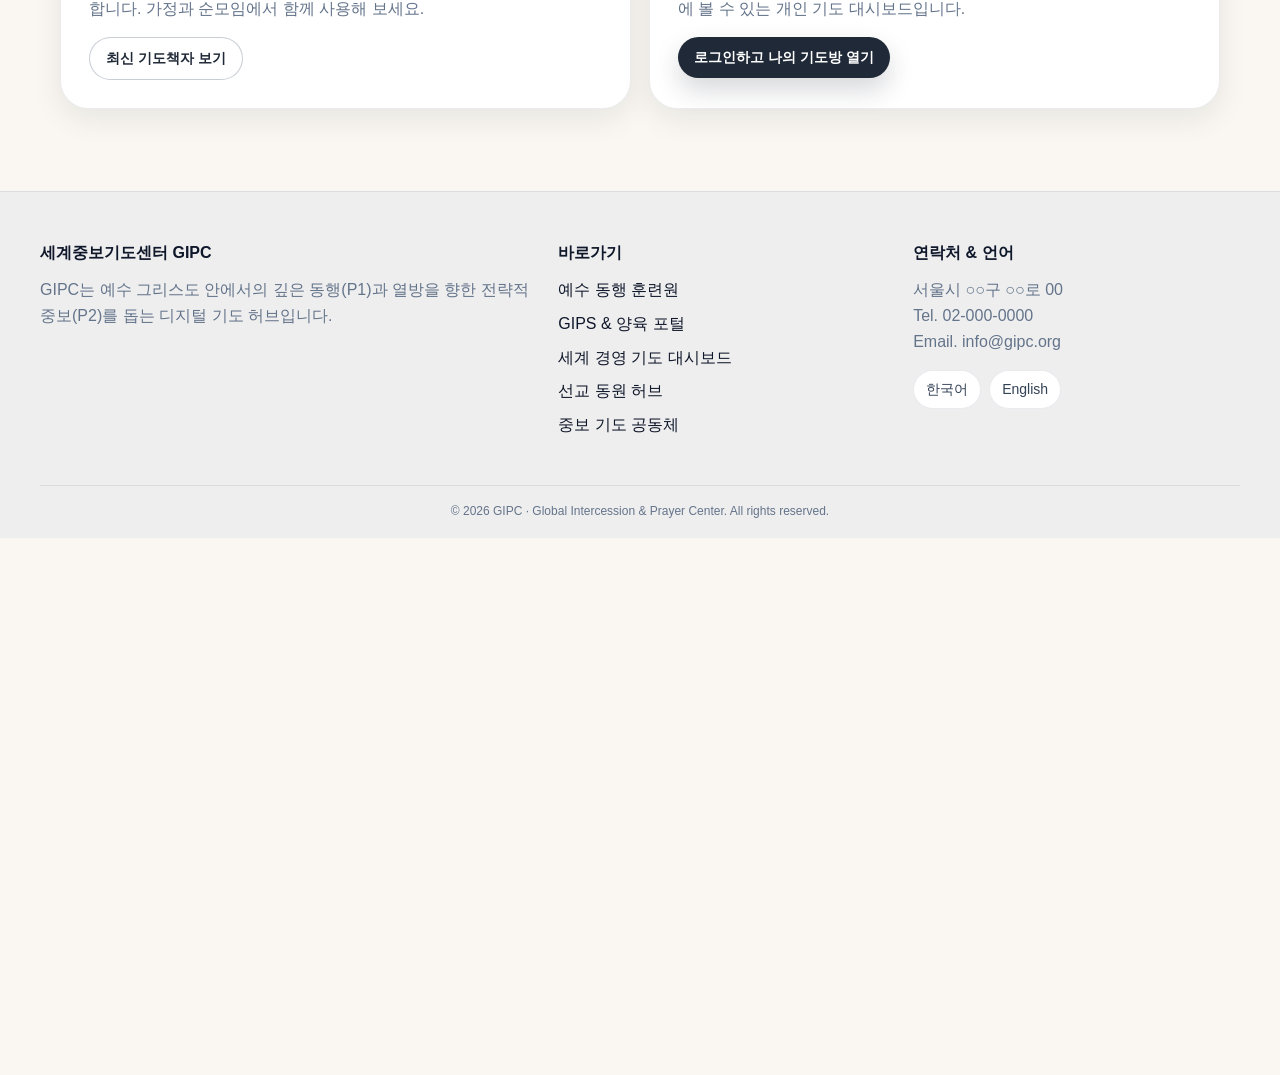
==== commit 18329cdb: "Add YouTube video iframe to index.html" ====
--- a/index.html
+++ b/index.html
@@ -649,6 +649,15 @@
     }
     loadCmsContent();
   </script>
-
+<div style="max-width:800px; margin:40px auto;">
+  <iframe 
+    width="100%" 
+    height="450"
+    src="https://www.youtube.com/embed/8eYtYi3RZLM"
+    title="YouTube video"
+    frameborder="0"
+    allowfullscreen>
+  </iframe>
+</div>
 </body>
 </html>
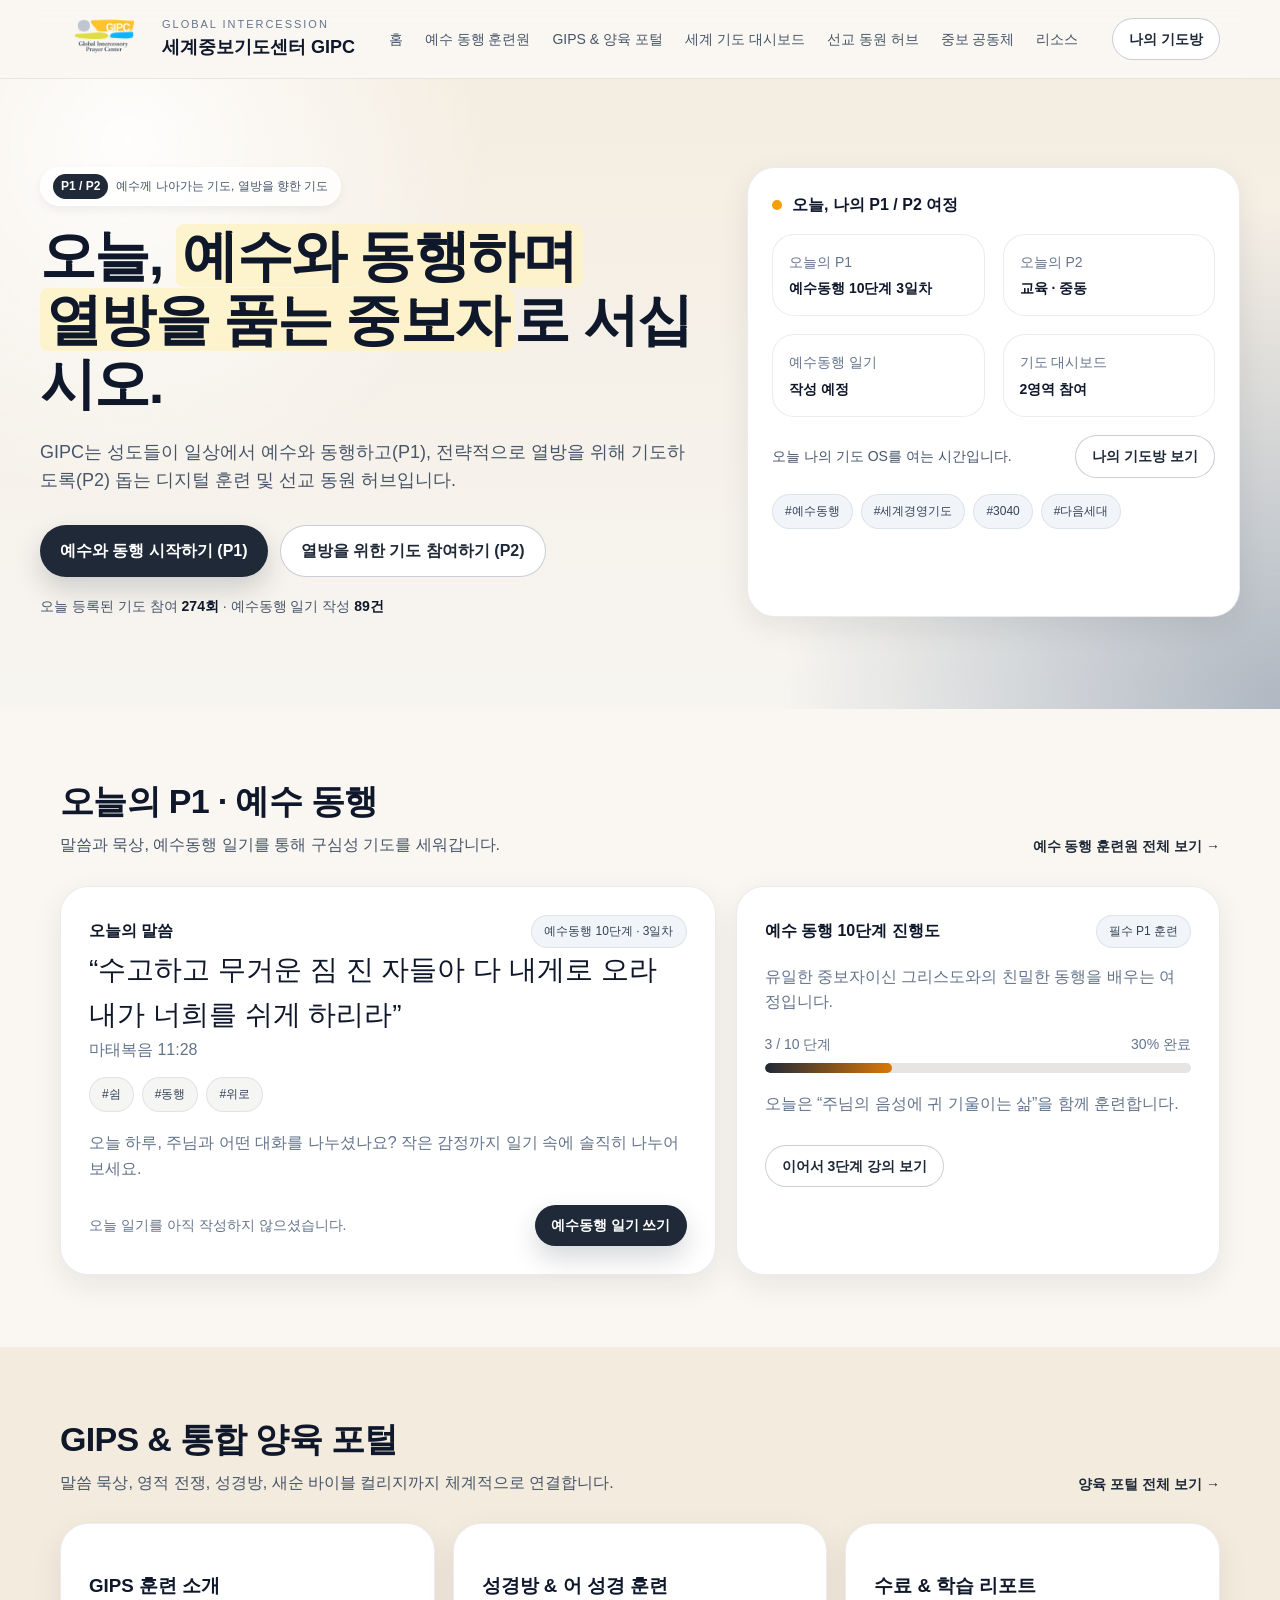
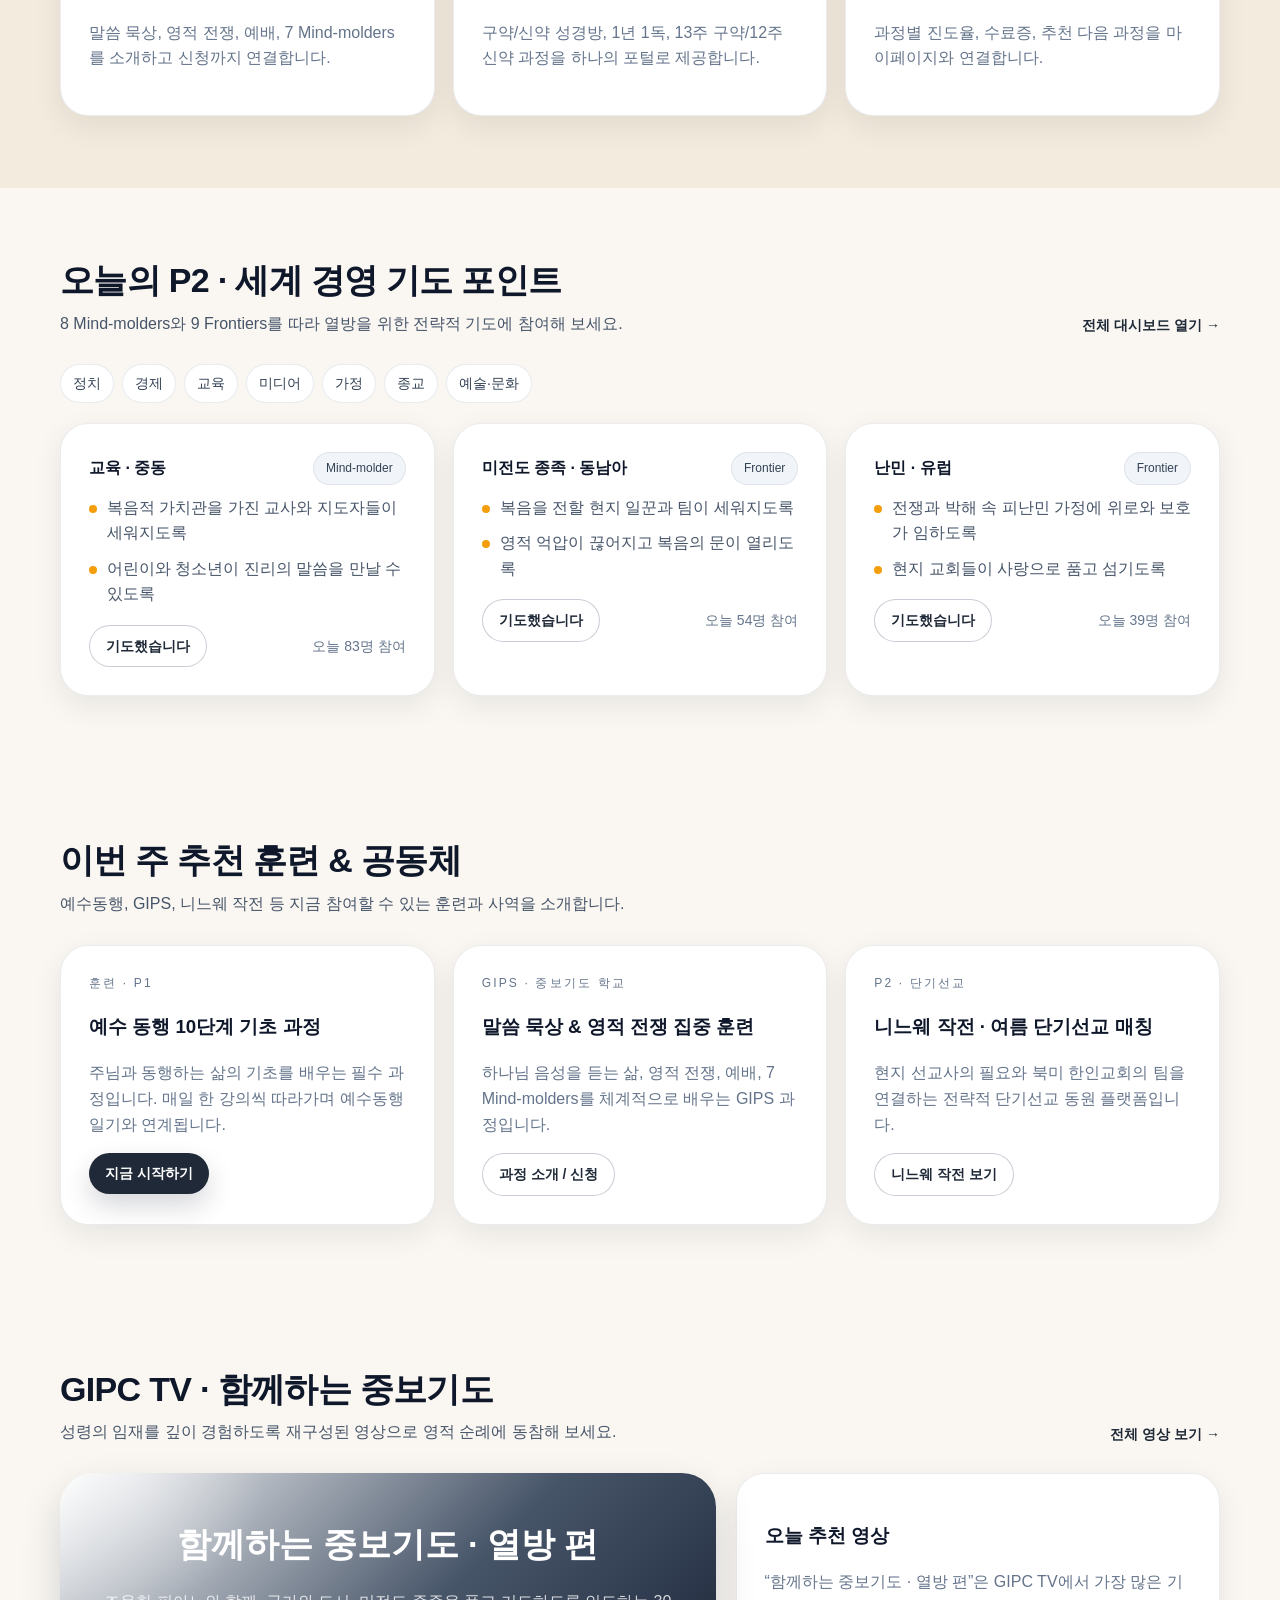
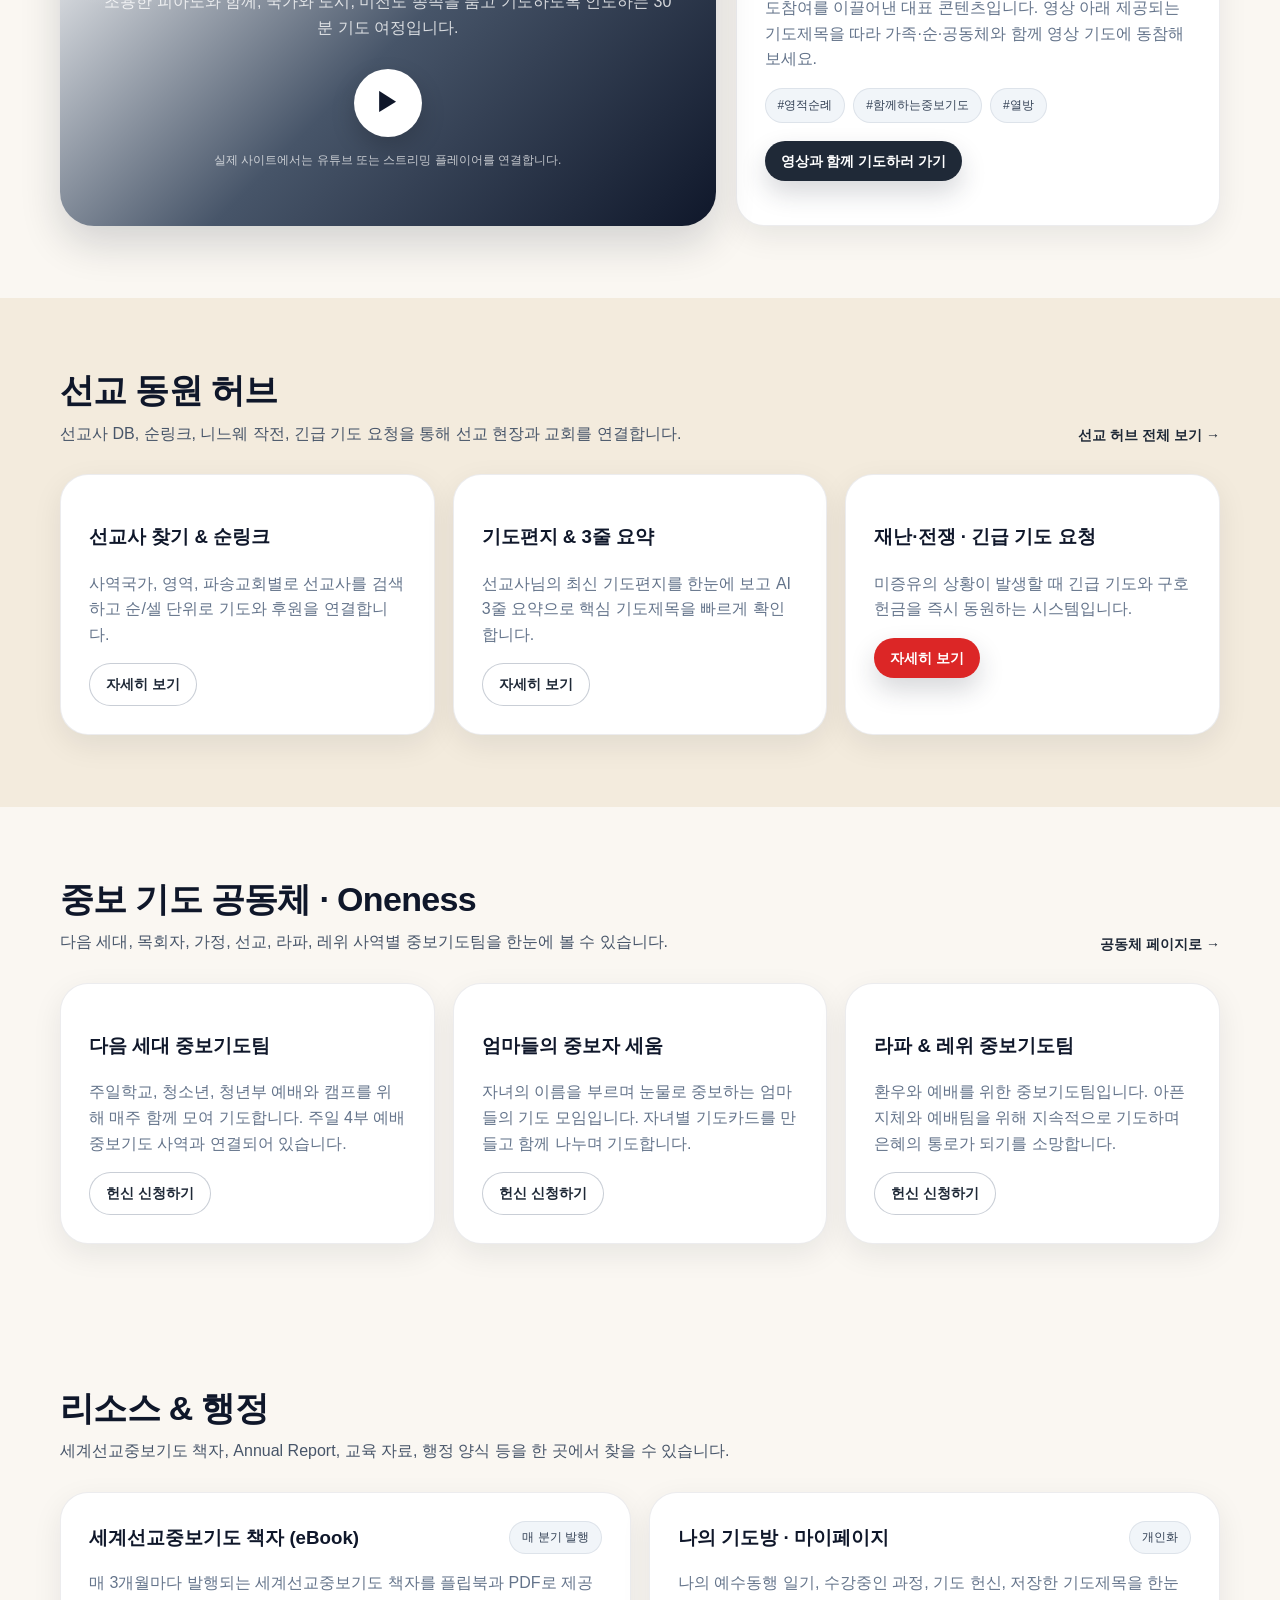
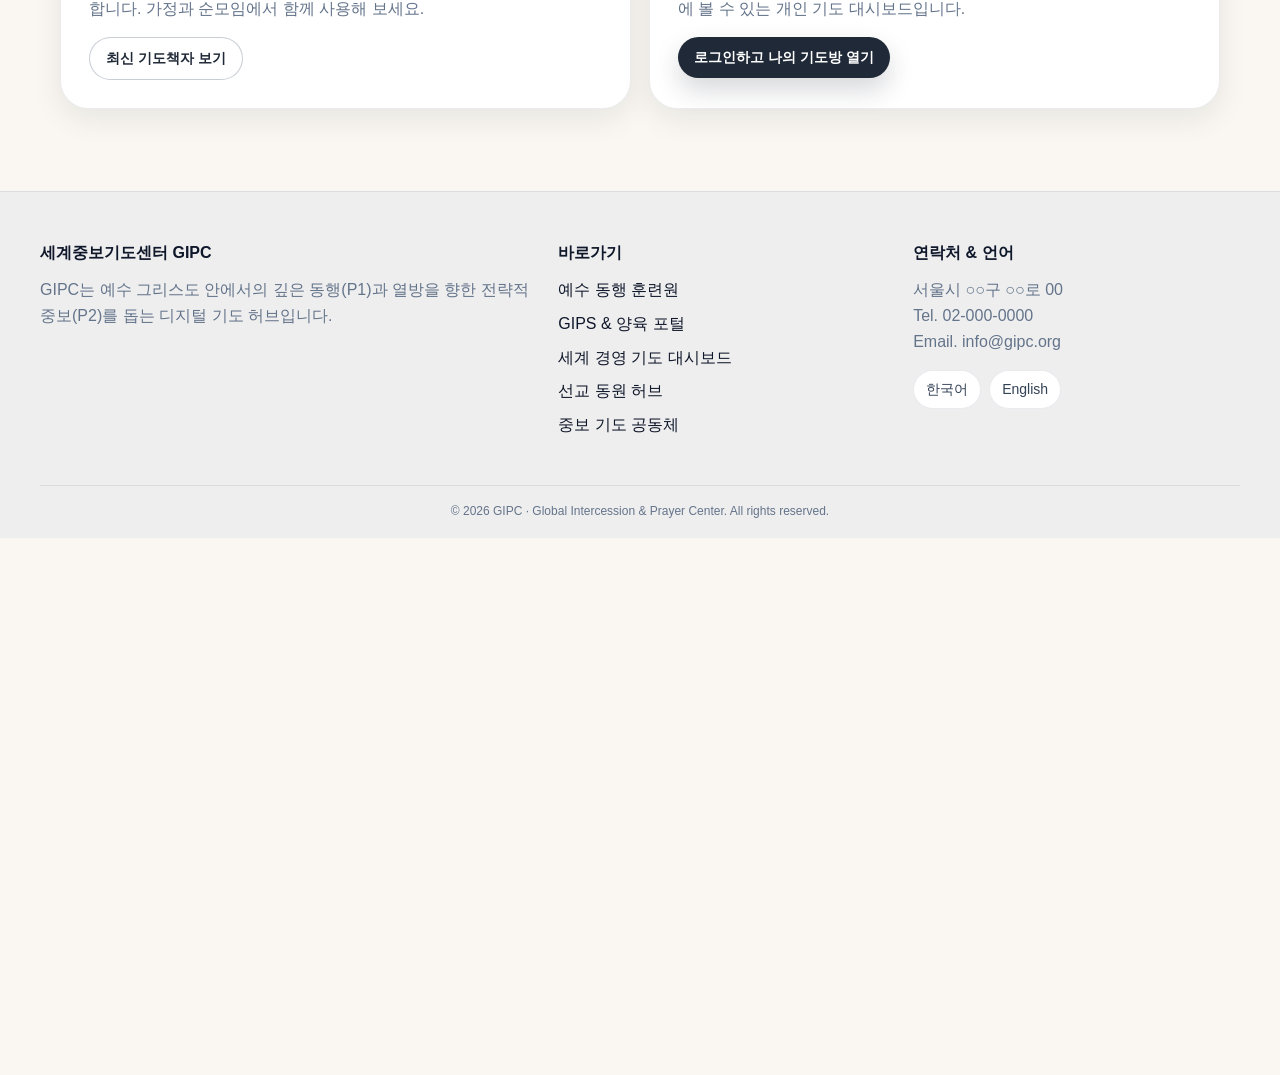
==== commit a1e30334: "Update index.html" ====
--- a/index.html
+++ b/index.html
@@ -204,12 +204,12 @@
   <header>
     <div class="container topbar">
       <div class="brand">
-        <img src="logo.png" alt="세계중보기도센터 로고" class="site-logo">
-        <div>
-          <small id="brand-en">Global Intercession</small>
-          <strong id="brand-ko">세계중보기도센터 GIPC</strong>
-        </div>
-      </div>
+       <img src="LOGO.png" class="site-logo">
+       <div>
+        <small>Global Intercession</small>
+        <strong>세계중보기도센터 GIPC</strong>
+  </div>
+</div>
 
       <nav class="nav">
         <a href="#hero">홈</a>
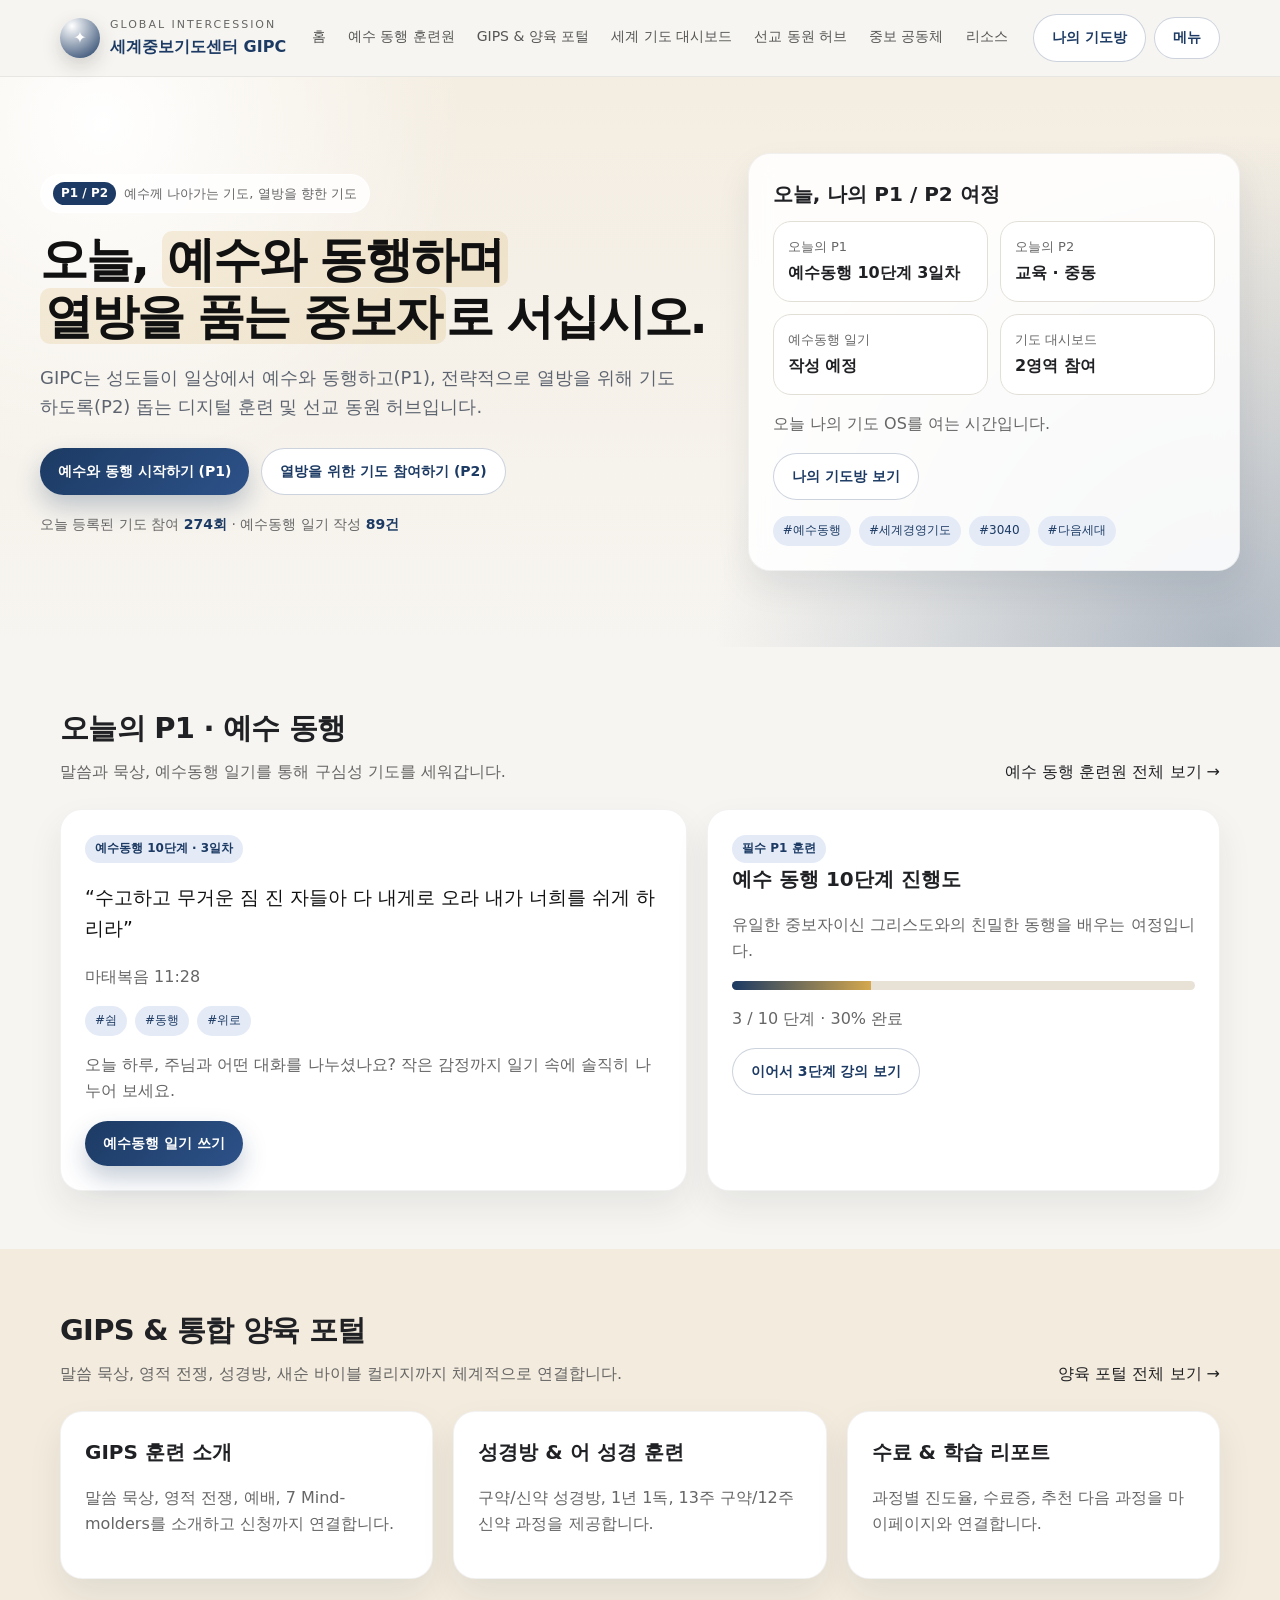
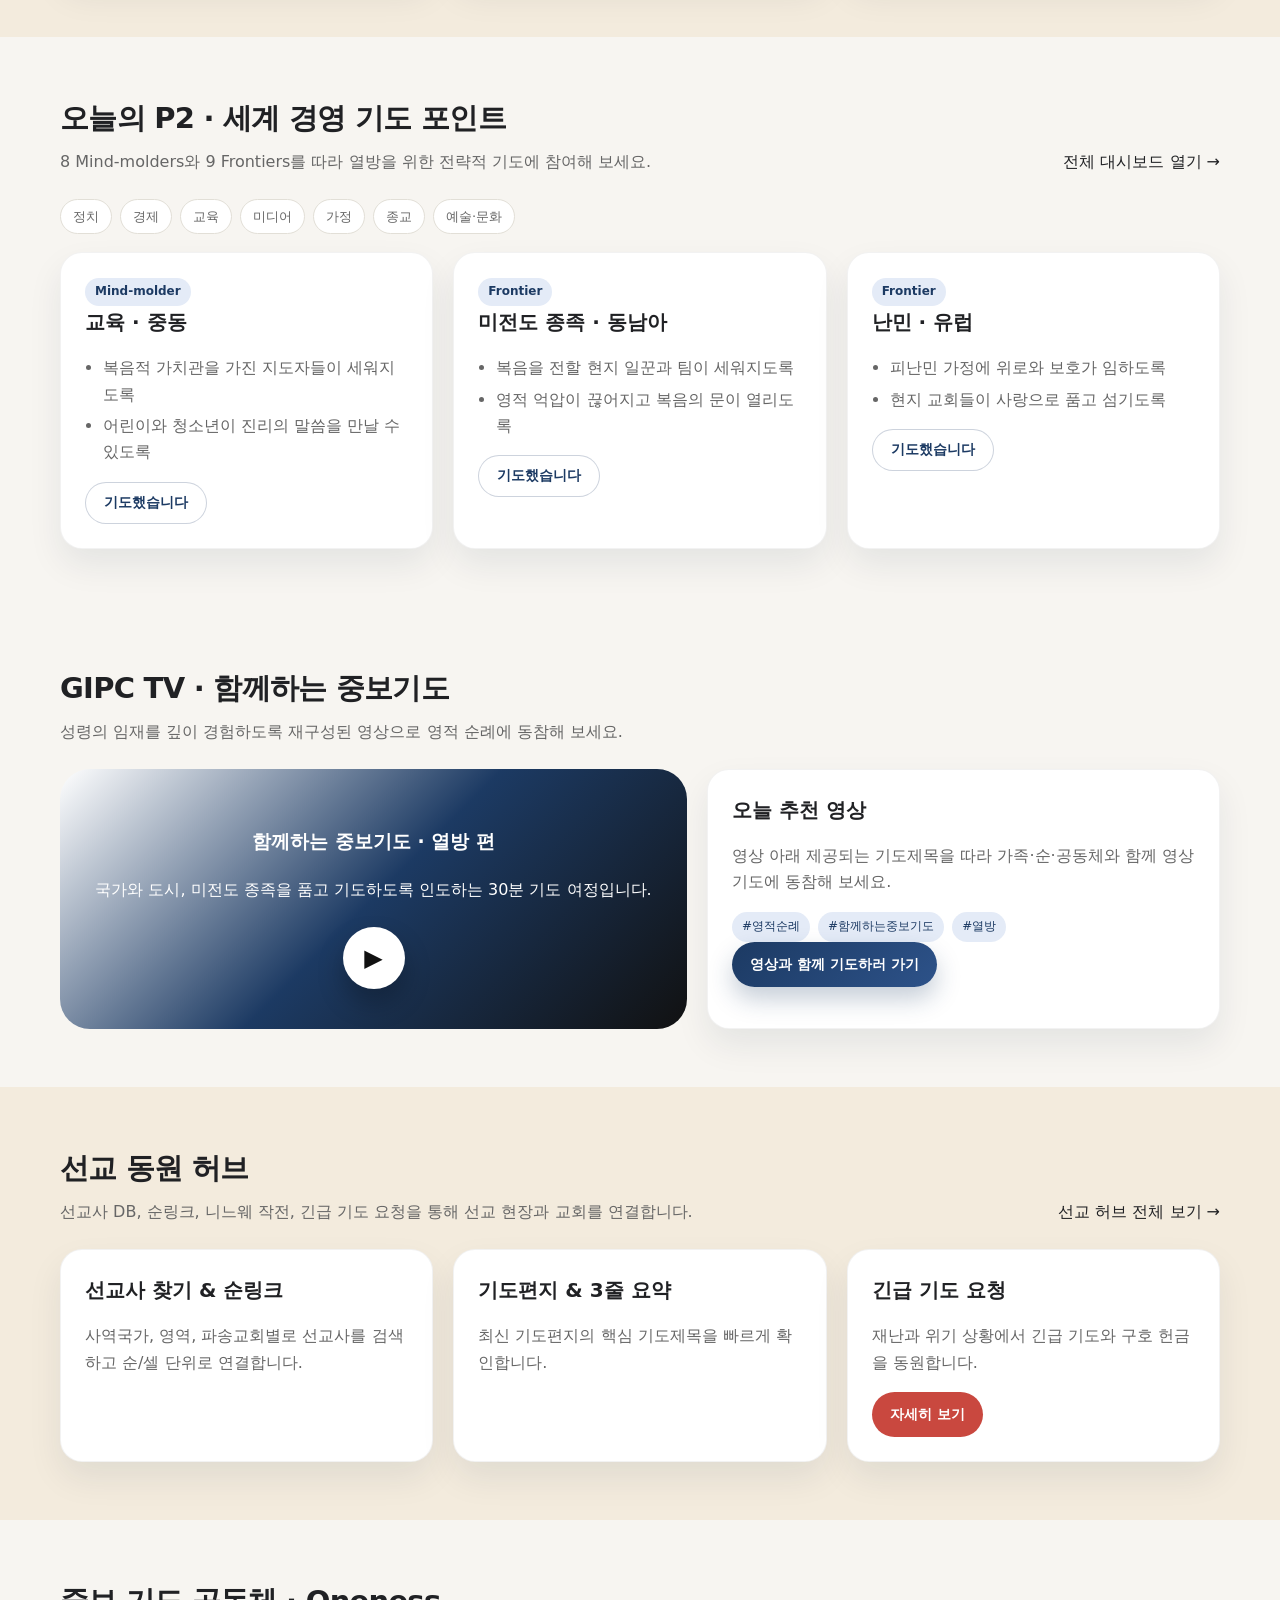
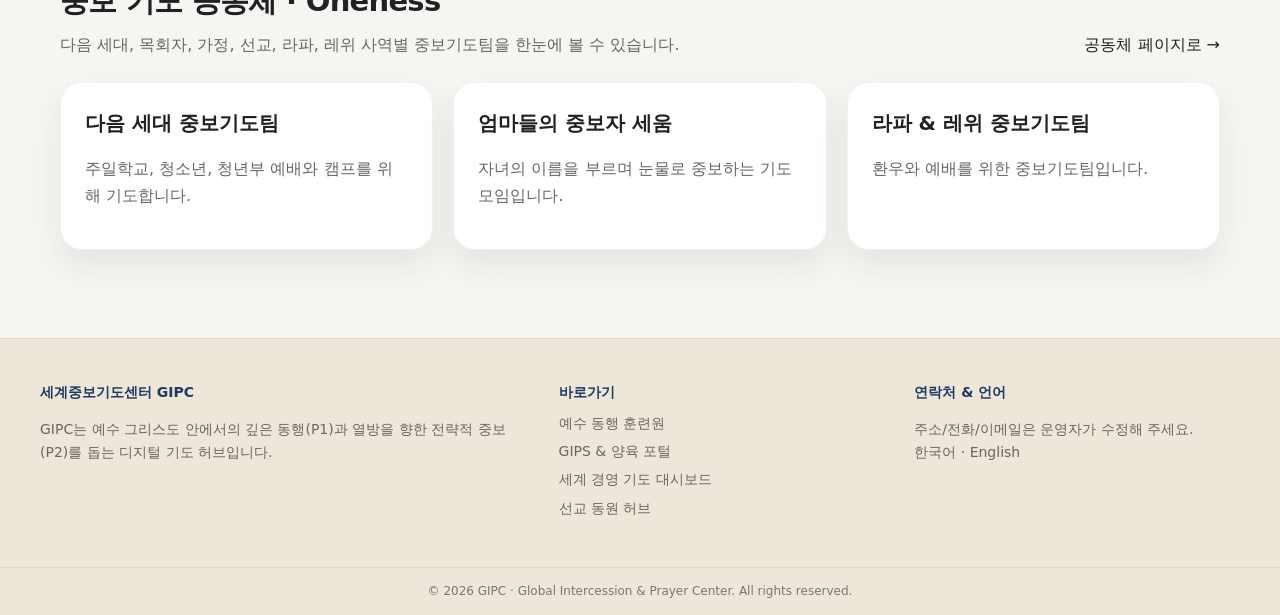
==== commit 4d055e25: "Add files via upload" ====
--- a/index.html
+++ b/index.html
@@ -1,663 +1,100 @@
-<!DOCTYPE html>
+<!doctype html>
 <html lang="ko">
 <head>
-  <meta charset="UTF-8" />
-  <meta name="viewport" content="width=device-width, initial-scale=1.0" />
-  <title>세계중보기도센터 GIPC</title>
-  <style>
-    :root{
-      --bg:#faf7f2;
-      --paper:#ffffff;
-      --paper-2:#f3ebdd;
-      --text:#0f172a;
-      --muted:#64748b;
-      --line:rgba(15,23,42,.08);
-      --accent:#1f2937;
-      --accent-2:#d97706;
-      --danger:#dc2626;
-      --shadow:0 10px 30px rgba(15,23,42,.08);
-      --radius:28px;
-      --max:1200px;
-    }
-    *{box-sizing:border-box}
-    html{scroll-behavior:smooth}
-    body{
-      margin:0;
-      font-family: -apple-system, BlinkMacSystemFont, "Segoe UI", Roboto, "Noto Sans KR", "Apple SD Gothic Neo", "Malgun Gothic", sans-serif;
-      color:var(--text);
-      background:var(--bg);
-      line-height:1.6;
-    }
-    a{color:inherit;text-decoration:none}
-    button{
-      font:inherit;
-      border:none;
-      cursor:pointer;
-      transition:.2s ease;
-    }
-    button:hover,.btn:hover,.nav a:hover{transform:translateY(-1px)}
-    .container{max-width:var(--max);margin:0 auto;padding:0 20px}
-    .section{padding:72px 0}
-    .section-tint{background:var(--paper-2)}
-    .card{
-      background:var(--paper);
-      border:1px solid var(--line);
-      border-radius:var(--radius);
-      box-shadow:var(--shadow);
-    }
-    .eyebrow{
-      display:inline-flex;align-items:center;gap:8px;
-      padding:6px 12px;border-radius:999px;
-      background:rgba(255,255,255,.82);border:1px solid rgba(255,255,255,.72);
-      color:#475569;font-size:12px;box-shadow:0 4px 10px rgba(15,23,42,.06);
-    }
-    .eyebrow strong{
-      background:var(--accent);color:#fff;padding:3px 8px;border-radius:999px;font-weight:700;
-    }
-
-    header{
-      position:sticky;top:0;z-index:50;
-      backdrop-filter:blur(16px);
-      background:rgba(250,247,242,.88);
-      border-bottom:1px solid var(--line);
-    }
-    .topbar{
-      min-height:78px;display:flex;align-items:center;justify-content:space-between;gap:16px;
-    }
-    .brand{display:flex;align-items:center;gap:12px}
-    .brand-mark{
-      width:42px;height:42px;border-radius:50%;
-      display:grid;place-items:center;color:#fff;
-      background:linear-gradient(135deg,#fff,#1e293b);
-      box-shadow:0 10px 24px rgba(15,23,42,.18);
-      font-size:20px;
-    }
-    .brand small{
-      display:block;font-size:11px;letter-spacing:.18em;text-transform:uppercase;color:#64748b
-    }
-    .brand strong{display:block;font-size:18px}
-    .site-logo{height:60px;width:auto;display:block}
-    .nav{
-      display:flex;gap:22px;align-items:center;
-      color:#475569;font-size:14px;flex-wrap:wrap;justify-content:center;
-    }
-    .btn, .btn-outline{
-      display:inline-flex;align-items:center;justify-content:center;
-      border-radius:999px;padding:12px 20px;font-weight:600;
-    }
-    .btn{
-      background:var(--accent);color:#fff;
-      box-shadow:0 12px 26px rgba(31,41,55,.18);
-    }
-    .btn-outline{
-      background:#fff;border:1px solid rgba(100,116,139,.35);color:var(--accent);
-    }
-    .btn-danger{background:var(--danger);color:#fff}
-    .btn-sm,.btn-outline.btn-sm{padding:9px 16px;font-size:14px}
-
-    .hero{
-      position:relative;overflow:hidden;
-      background:
-        radial-gradient(circle at 10% 10%, rgba(255,255,255,.92), transparent 28%),
-        radial-gradient(circle at 100% 100%, rgba(28,58,99,.33), transparent 35%),
-        linear-gradient(180deg, rgba(243,235,221,.82), rgba(247,245,241,1));
-    }
-    .hero-grid{
-      display:grid;grid-template-columns:1.15fr .85fr;gap:40px;padding:88px 0 92px;
-    }
-    .hero h1{
-      margin:18px 0 0;font-size:56px;line-height:1.14;letter-spacing:-.03em;
-    }
-    .hero h1 .hl{background:rgba(254,243,199,.85);padding:0 6px;border-radius:8px}
-    .hero p.lead{max-width:660px;color:#475569;font-size:18px;margin:22px 0 0}
-    .hero .meta{margin-top:18px;color:#475569;font-size:14px}
-    .hero .meta strong{color:var(--text)}
-    .hero-side{padding:24px}
-    .grid-2,.grid-3{display:grid;gap:18px}
-    .grid-2{grid-template-columns:repeat(2,minmax(0,1fr))}
-    .grid-3{grid-template-columns:repeat(3,minmax(0,1fr))}
-    .mini{
-      border:1px solid var(--line);border-radius:22px;padding:16px;background:#fff;
-      font-size:14px;
-    }
-    .mini .label{color:#64748b}
-    .mini .value{margin-top:4px;font-weight:700}
-    .chips{display:flex;flex-wrap:wrap;gap:8px}
-    .chip{
-      display:inline-flex;align-items:center;justify-content:center;
-      padding:7px 12px;border-radius:999px;font-size:12px;
-      background:#f1f5f9;color:#334155;border:1px solid rgba(100,116,139,.14)
-    }
-    .chip-outline{background:#fff;font-size:14px}
-    .section-head{
-      display:flex;align-items:end;justify-content:space-between;gap:16px;margin-bottom:28px;
-    }
-    .section-head h2{margin:0;font-size:34px;line-height:1.2;letter-spacing:-.02em}
-    .section-head p{margin:10px 0 0;color:#475569}
-    .section-head a{font-size:14px;font-weight:700;color:#1f2937}
-    .content-grid{display:grid;grid-template-columns:1.15fr .85fr;gap:20px}
-    .pad{padding:28px}
-    .muted{color:#64748b}
-    .badge{
-      display:inline-flex;align-items:center;border-radius:999px;padding:6px 12px;
-      background:#f1f5f9;color:#334155;font-size:12px;border:1px solid rgba(100,116,139,.14)
-    }
-    .row{display:flex;align-items:center;justify-content:space-between;gap:12px}
-    .verse{font-size:28px;line-height:1.6;margin:0}
-    .progress-wrap{margin-top:18px}
-    .progress-bar{
-      height:10px;border-radius:999px;overflow:hidden;background:#e7e5e4
-    }
-    .progress-bar > span{
-      display:block;height:100%;width:30%;
-      background:linear-gradient(90deg,#1f2937,#d97706);border-radius:999px;
-    }
-    ul.clean{list-style:none;padding:0;margin:0}
-    ul.clean li{display:flex;gap:10px;align-items:flex-start;margin:10px 0;color:#475569}
-    .dot{
-      width:8px;height:8px;border-radius:50%;background:#f59e0b;flex:0 0 8px;margin-top:10px
-    }
-    .video{
-      position:relative;overflow:hidden;border-radius:34px;padding:44px;
-      color:#fff;background:linear-gradient(135deg,#fff,#475569,#0f172a);
-      box-shadow:0 18px 40px rgba(15,23,42,.16);
-      min-height:320px;
-    }
-    .video:before{
-      content:"";position:absolute;inset:0;
-      background:radial-gradient(circle at 10% 0%, rgba(255,255,255,.35), transparent 20%);
-    }
-    .video > *{position:relative}
-    .play{
-      width:68px;height:68px;border-radius:50%;display:grid;place-items:center;
-      margin:28px auto 0;background:#fff;color:#0f172a;font-size:26px;
-      box-shadow:0 10px 24px rgba(0,0,0,.18)
-    }
-    footer{
-      border-top:1px solid var(--line);
-      background:rgba(229,231,235,.55);
-      margin-top:10px;
-    }
-    .footer-grid{display:grid;grid-template-columns:1.5fr 1fr 1fr;gap:28px;padding:48px 0}
-    .footer-bottom{
-      border-top:1px solid var(--line);padding:16px 0;text-align:center;font-size:12px;color:#64748b
-    }
-
-    @media (max-width: 1100px){
-      .nav{display:none}
-      .hero-grid,.content-grid,.footer-grid{grid-template-columns:1fr}
-      .grid-3{grid-template-columns:1fr 1fr}
-      .hero h1{font-size:46px}
-    }
-    @media (max-width: 760px){
-      .section{padding:56px 0}
-      .grid-2,.grid-3{grid-template-columns:1fr}
-      .section-head{flex-direction:column;align-items:flex-start}
-      .hero-grid{padding:64px 0}
-      .hero h1{font-size:36px}
-      .verse{font-size:22px}
-      .topbar{padding:10px 0}
-    }
-  </style>
+<meta charset="utf-8">
+<meta name="viewport" content="width=device-width,initial-scale=1">
+<title>홈 | 세계중보기도센터 GIPC</title>
+<meta name="description" content="세계중보기도센터 GIPC 홈페이지">
+<link rel="stylesheet" href="assets/styles.css">
 </head>
 <body>
-  <header>
-    <div class="container topbar">
-      <div class="brand">
-       <img src="LOGO.png" class="site-logo">
-       <div>
-        <small>Global Intercession</small>
-        <strong>세계중보기도센터 GIPC</strong>
-  </div>
-</div>
 
+<header class="site-header">
+  <div class="container">
+    <div class="header-inner">
+      <a class="logo" href="index.html" aria-label="GIPC 홈">
+        <span class="logo-mark">✦</span>
+        <span><small>Global Intercession</small>세계중보기도센터 GIPC</span>
+      </a>
       <nav class="nav">
-        <a href="#hero">홈</a>
-        <a href="#p1">예수 동행 훈련원</a>
-        <a href="#gips">GIPS & 양육 포털</a>
-        <a href="#p2">세계 기도 대시보드</a>
-        <a href="#mission">선교 동원 허브</a>
-        <a href="#oneness">중보 공동체</a>
-        <a href="#resources">리소스</a>
+        <a href="index.html">홈</a>
+        <a href="jesus-walk.html">예수 동행 훈련원</a>
+        <a href="gips.html">GIPS & 양육 포털</a>
+        <a href="dashboard.html">세계 기도 대시보드</a>
+        <a href="mission.html">선교 동원 허브</a>
+        <a href="oneness.html">중보 공동체</a>
+        <a href="resources.html">리소스</a>
       </nav>
-
-      <a class="btn-outline btn-sm" href="#resources">나의 기도방</a>
-    </div>
-  </header>
-
-  <main>
-    <section class="hero" id="hero">
-      <div class="container hero-grid">
-        <div>
-          <div class="eyebrow"><strong>P1 / P2</strong><span>예수께 나아가는 기도, 열방을 향한 기도</span></div>
-          <h1 id="hero-title">
-            오늘, <span class="hl">예수와 동행하며</span><br />
-            <span class="hl">열방을 품는 중보자</span>로 서십시오.
-          </h1>
-          <p class="lead" id="hero-description">
-            GIPC는 성도들이 일상에서 예수와 동행하고(P1), 전략적으로 열방을 위해 기도하도록(P2)
-            돕는 디지털 훈련 및 선교 동원 허브입니다.
-          </p>
-          <div style="margin-top:30px;display:flex;gap:12px;flex-wrap:wrap">
-            <a class="btn" href="#p1">예수와 동행 시작하기 (P1)</a>
-            <a class="btn-outline" href="#p2">열방을 위한 기도 참여하기 (P2)</a>
-          </div>
-          <div class="meta">
-            오늘 등록된 기도 참여 <strong>274회</strong> · 예수동행 일기 작성 <strong>89건</strong>
-          </div>
-        </div>
-
-        <div class="card hero-side">
-          <div style="display:flex;align-items:center;gap:10px;font-weight:700;margin-bottom:16px">
-            <span style="width:10px;height:10px;border-radius:50%;background:#f59e0b;display:inline-block"></span>
-            오늘, 나의 P1 / P2 여정
-          </div>
-          <div class="grid-2">
-            <div class="mini"><div class="label">오늘의 P1</div><div class="value">예수동행 10단계 3일차</div></div>
-            <div class="mini"><div class="label">오늘의 P2</div><div class="value">교육 · 중동</div></div>
-            <div class="mini"><div class="label">예수동행 일기</div><div class="value">작성 예정</div></div>
-            <div class="mini"><div class="label">기도 대시보드</div><div class="value">2영역 참여</div></div>
-          </div>
-          <div class="row" style="margin-top:18px;color:#475569;font-size:14px">
-            <span>오늘 나의 기도 OS를 여는 시간입니다.</span>
-            <a class="btn-outline btn-sm" href="#resources">나의 기도방 보기</a>
-          </div>
-          <div class="chips" style="margin-top:16px">
-            <span class="chip">#예수동행</span>
-            <span class="chip">#세계경영기도</span>
-            <span class="chip">#3040</span>
-            <span class="chip">#다음세대</span>
-          </div>
-        </div>
-      </div>
-    </section>
-
-    <section class="section" id="p1">
-      <div class="container">
-        <div class="section-head">
-          <div>
-            <h2>오늘의 P1 · 예수 동행</h2>
-            <p>말씀과 묵상, 예수동행 일기를 통해 구심성 기도를 세워갑니다.</p>
-          </div>
-          <a href="#">예수 동행 훈련원 전체 보기 →</a>
-        </div>
-
-        <div class="content-grid">
-          <div class="card pad">
-            <div class="row">
-              <div style="font-weight:700">오늘의 말씀</div>
-              <span class="badge">예수동행 10단계 · 3일차</span>
-            </div>
-            <p class="verse">“수고하고 무거운 짐 진 자들아 다 내게로 오라 내가 너희를 쉬게 하리라”</p>
-            <div class="muted">마태복음 11:28</div>
-            <div class="chips" style="margin-top:14px">
-              <span class="chip" style="background:#f5f5f4">#쉼</span>
-              <span class="chip" style="background:#f5f5f4">#동행</span>
-              <span class="chip" style="background:#f5f5f4">#위로</span>
-            </div>
-            <p class="muted" style="margin-top:18px">
-              오늘 하루, 주님과 어떤 대화를 나누셨나요? 작은 감정까지 일기 속에 솔직히 나누어 보세요.
-            </p>
-            <div class="row" style="margin-top:24px;align-items:center">
-              <span class="muted" style="font-size:14px">오늘 일기를 아직 작성하지 않으셨습니다.</span>
-              <a class="btn btn-sm" href="#">예수동행 일기 쓰기</a>
-            </div>
-          </div>
-
-          <div class="card pad">
-            <div class="row">
-              <div style="font-weight:700">예수 동행 10단계 진행도</div>
-              <span class="badge">필수 P1 훈련</span>
-            </div>
-            <p class="muted">유일한 중보자이신 그리스도와의 친밀한 동행을 배우는 여정입니다.</p>
-            <div class="progress-wrap">
-              <div class="row muted" style="font-size:14px;margin-bottom:8px">
-                <span>3 / 10 단계</span>
-                <span>30% 완료</span>
-              </div>
-              <div class="progress-bar"><span></span></div>
-            </div>
-            <p class="muted" style="margin-top:18px">오늘은 “주님의 음성에 귀 기울이는 삶”을 함께 훈련합니다.</p>
-            <a class="btn-outline btn-sm" style="margin-top:12px" href="#">이어서 3단계 강의 보기</a>
-          </div>
-        </div>
-      </div>
-    </section>
-
-    <section class="section section-tint" id="gips">
-      <div class="container">
-        <div class="section-head">
-          <div>
-            <h2>GIPS & 통합 양육 포털</h2>
-            <p>말씀 묵상, 영적 전쟁, 성경방, 새순 바이블 컬리지까지 체계적으로 연결합니다.</p>
-          </div>
-          <a href="#">양육 포털 전체 보기 →</a>
-        </div>
-
-        <div class="grid-3">
-          <div class="card pad">
-            <h3>GIPS 훈련 소개</h3>
-            <p class="muted">말씀 묵상, 영적 전쟁, 예배, 7 Mind-molders를 소개하고 신청까지 연결합니다.</p>
-          </div>
-          <div class="card pad">
-            <h3>성경방 & 어 성경 훈련</h3>
-            <p class="muted">구약/신약 성경방, 1년 1독, 13주 구약/12주 신약 과정을 하나의 포털로 제공합니다.</p>
-          </div>
-          <div class="card pad">
-            <h3>수료 & 학습 리포트</h3>
-            <p class="muted">과정별 진도율, 수료증, 추천 다음 과정을 마이페이지와 연결합니다.</p>
-          </div>
-        </div>
-      </div>
-    </section>
-
-    <section class="section" id="p2">
-      <div class="container">
-        <div class="section-head">
-          <div>
-            <h2>오늘의 P2 · 세계 경영 기도 포인트</h2>
-            <p>8 Mind-molders와 9 Frontiers를 따라 열방을 위한 전략적 기도에 참여해 보세요.</p>
-          </div>
-          <a href="#">전체 대시보드 열기 →</a>
-        </div>
-
-        <div class="chips" style="margin-bottom:20px">
-          <span class="chip chip-outline">정치</span>
-          <span class="chip chip-outline">경제</span>
-          <span class="chip chip-outline">교육</span>
-          <span class="chip chip-outline">미디어</span>
-          <span class="chip chip-outline">가정</span>
-          <span class="chip chip-outline">종교</span>
-          <span class="chip chip-outline">예술·문화</span>
-        </div>
-
-        <div class="grid-3">
-          <div class="card pad">
-            <div class="row">
-              <div style="font-weight:700">교육 · 중동</div>
-              <span class="badge">Mind-molder</span>
-            </div>
-            <ul class="clean">
-              <li><span class="dot"></span><span>복음적 가치관을 가진 교사와 지도자들이 세워지도록</span></li>
-              <li><span class="dot"></span><span>어린이와 청소년이 진리의 말씀을 만날 수 있도록</span></li>
-            </ul>
-            <div class="row muted" style="font-size:14px;margin-top:18px">
-              <a class="btn-outline btn-sm" href="#">기도했습니다</a>
-              <span>오늘 83명 참여</span>
-            </div>
-          </div>
-
-          <div class="card pad">
-            <div class="row">
-              <div style="font-weight:700">미전도 종족 · 동남아</div>
-              <span class="badge">Frontier</span>
-            </div>
-            <ul class="clean">
-              <li><span class="dot"></span><span>복음을 전할 현지 일꾼과 팀이 세워지도록</span></li>
-              <li><span class="dot"></span><span>영적 억압이 끊어지고 복음의 문이 열리도록</span></li>
-            </ul>
-            <div class="row muted" style="font-size:14px;margin-top:18px">
-              <a class="btn-outline btn-sm" href="#">기도했습니다</a>
-              <span>오늘 54명 참여</span>
-            </div>
-          </div>
-
-          <div class="card pad">
-            <div class="row">
-              <div style="font-weight:700">난민 · 유럽</div>
-              <span class="badge">Frontier</span>
-            </div>
-            <ul class="clean">
-              <li><span class="dot"></span><span>전쟁과 박해 속 피난민 가정에 위로와 보호가 임하도록</span></li>
-              <li><span class="dot"></span><span>현지 교회들이 사랑으로 품고 섬기도록</span></li>
-            </ul>
-            <div class="row muted" style="font-size:14px;margin-top:18px">
-              <a class="btn-outline btn-sm" href="#">기도했습니다</a>
-              <span>오늘 39명 참여</span>
-            </div>
-          </div>
-        </div>
-      </div>
-    </section>
-
-    <section class="section">
-      <div class="container">
-        <div class="section-head">
-          <div>
-            <h2>이번 주 추천 훈련 & 공동체</h2>
-            <p>예수동행, GIPS, 니느웨 작전 등 지금 참여할 수 있는 훈련과 사역을 소개합니다.</p>
-          </div>
-        </div>
-
-        <div class="grid-3">
-          <div class="card pad">
-            <div style="font-size:12px;letter-spacing:.18em;text-transform:uppercase;color:#64748b">훈련 · P1</div>
-            <h3>예수 동행 10단계 기초 과정</h3>
-            <p class="muted">주님과 동행하는 삶의 기초를 배우는 필수 과정입니다. 매일 한 강의씩 따라가며 예수동행 일기와 연계됩니다.</p>
-            <a class="btn btn-sm" href="#">지금 시작하기</a>
-          </div>
-          <div class="card pad">
-            <div style="font-size:12px;letter-spacing:.18em;text-transform:uppercase;color:#64748b">GIPS · 중보기도 학교</div>
-            <h3>말씀 묵상 & 영적 전쟁 집중 훈련</h3>
-            <p class="muted">하나님 음성을 듣는 삶, 영적 전쟁, 예배, 7 Mind-molders를 체계적으로 배우는 GIPS 과정입니다.</p>
-            <a class="btn-outline btn-sm" href="#">과정 소개 / 신청</a>
-          </div>
-          <div class="card pad">
-            <div style="font-size:12px;letter-spacing:.18em;text-transform:uppercase;color:#64748b">P2 · 단기선교</div>
-            <h3>니느웨 작전 · 여름 단기선교 매칭</h3>
-            <p class="muted">현지 선교사의 필요와 북미 한인교회의 팀을 연결하는 전략적 단기선교 동원 플랫폼입니다.</p>
-            <a class="btn-outline btn-sm" href="#">니느웨 작전 보기</a>
-          </div>
-        </div>
-      </div>
-    </section>
-
-    <section class="section">
-      <div class="container">
-        <div class="section-head">
-          <div>
-            <h2>GIPC TV · 함께하는 중보기도</h2>
-            <p>성령의 임재를 깊이 경험하도록 재구성된 영상으로 영적 순례에 동참해 보세요.</p>
-          </div>
-          <a href="#">전체 영상 보기 →</a>
-        </div>
-
-        <div class="content-grid">
-          <div class="video">
-            <div style="text-align:center">
-              <h3 style="font-size:34px;margin:0">함께하는 중보기도 · 열방 편</h3>
-              <p style="max-width:640px;margin:18px auto 0;color:rgba(255,255,255,.8)">
-                조용한 피아노와 함께, 국가와 도시, 미전도 종족을 품고 기도하도록 인도하는 30분 기도 여정입니다.
-              </p>
-              <div class="play">▶</div>
-              <p style="margin-top:14px;font-size:12px;color:rgba(255,255,255,.72)">실제 사이트에서는 유튜브 또는 스트리밍 플레이어를 연결합니다.</p>
-            </div>
-          </div>
-
-          <div class="card pad">
-            <h3>오늘 추천 영상</h3>
-            <p class="muted">
-              “함께하는 중보기도 · 열방 편”은 GIPC TV에서 가장 많은 기도참여를 이끌어낸 대표 콘텐츠입니다.
-              영상 아래 제공되는 기도제목을 따라 가족·순·공동체와 함께 영상 기도에 동참해 보세요.
-            </p>
-            <div class="chips" style="margin-top:16px">
-              <span class="chip">#영적순례</span>
-              <span class="chip">#함께하는중보기도</span>
-              <span class="chip">#열방</span>
-            </div>
-            <a class="btn btn-sm" style="margin-top:18px" href="#">영상과 함께 기도하러 가기</a>
-          </div>
-        </div>
-      </div>
-    </section>
-
-    <section class="section section-tint" id="mission">
-      <div class="container">
-        <div class="section-head">
-          <div>
-            <h2>선교 동원 허브</h2>
-            <p>선교사 DB, 순링크, 니느웨 작전, 긴급 기도 요청을 통해 선교 현장과 교회를 연결합니다.</p>
-          </div>
-          <a href="#">선교 허브 전체 보기 →</a>
-        </div>
-
-        <div class="grid-3">
-          <div class="card pad">
-            <h3>선교사 찾기 & 순링크</h3>
-            <p class="muted">사역국가, 영역, 파송교회별로 선교사를 검색하고 순/셀 단위로 기도와 후원을 연결합니다.</p>
-            <a class="btn-outline btn-sm" href="#">자세히 보기</a>
-          </div>
-          <div class="card pad">
-            <h3>기도편지 & 3줄 요약</h3>
-            <p class="muted">선교사님의 최신 기도편지를 한눈에 보고 AI 3줄 요약으로 핵심 기도제목을 빠르게 확인합니다.</p>
-            <a class="btn-outline btn-sm" href="#">자세히 보기</a>
-          </div>
-          <div class="card pad">
-            <h3>재난·전쟁 · 긴급 기도 요청</h3>
-            <p class="muted">미증유의 상황이 발생할 때 긴급 기도와 구호 헌금을 즉시 동원하는 시스템입니다.</p>
-            <a class="btn btn-danger btn-sm" href="#">자세히 보기</a>
-          </div>
-        </div>
-      </div>
-    </section>
-
-    <section class="section" id="oneness">
-      <div class="container">
-        <div class="section-head">
-          <div>
-            <h2>중보 기도 공동체 · Oneness</h2>
-            <p>다음 세대, 목회자, 가정, 선교, 라파, 레위 사역별 중보기도팀을 한눈에 볼 수 있습니다.</p>
-          </div>
-          <a href="#">공동체 페이지로 →</a>
-        </div>
-
-        <div class="grid-3">
-          <div class="card pad">
-            <h3>다음 세대 중보기도팀</h3>
-            <p class="muted">주일학교, 청소년, 청년부 예배와 캠프를 위해 매주 함께 모여 기도합니다. 주일 4부 예배 중보기도 사역과 연결되어 있습니다.</p>
-            <a class="btn-outline btn-sm" href="#">헌신 신청하기</a>
-          </div>
-          <div class="card pad">
-            <h3>엄마들의 중보자 세움</h3>
-            <p class="muted">자녀의 이름을 부르며 눈물로 중보하는 엄마들의 기도 모임입니다. 자녀별 기도카드를 만들고 함께 나누며 기도합니다.</p>
-            <a class="btn-outline btn-sm" href="#">헌신 신청하기</a>
-          </div>
-          <div class="card pad">
-            <h3>라파 & 레위 중보기도팀</h3>
-            <p class="muted">환우와 예배를 위한 중보기도팀입니다. 아픈 지체와 예배팀을 위해 지속적으로 기도하며 은혜의 통로가 되기를 소망합니다.</p>
-            <a class="btn-outline btn-sm" href="#">헌신 신청하기</a>
-          </div>
-        </div>
-      </div>
-    </section>
-
-    <section class="section" id="resources">
-      <div class="container">
-        <div class="section-head">
-          <div>
-            <h2>리소스 & 행정</h2>
-            <p>세계선교중보기도 책자, Annual Report, 교육 자료, 행정 양식 등을 한 곳에서 찾을 수 있습니다.</p>
-          </div>
-        </div>
-
-        <div class="grid-2">
-          <div class="card pad">
-            <div class="row">
-              <h3 style="margin:0">세계선교중보기도 책자 (eBook)</h3>
-              <span class="badge">매 분기 발행</span>
-            </div>
-            <p class="muted">매 3개월마다 발행되는 세계선교중보기도 책자를 플립북과 PDF로 제공합니다. 가정과 순모임에서 함께 사용해 보세요.</p>
-            <a class="btn-outline btn-sm" href="#">최신 기도책자 보기</a>
-          </div>
-          <div class="card pad">
-            <div class="row">
-              <h3 style="margin:0">나의 기도방 · 마이페이지</h3>
-              <span class="badge">개인화</span>
-            </div>
-            <p class="muted">나의 예수동행 일기, 수강중인 과정, 기도 헌신, 저장한 기도제목을 한눈에 볼 수 있는 개인 기도 대시보드입니다.</p>
-            <a class="btn btn-sm" href="#">로그인하고 나의 기도방 열기</a>
-          </div>
-        </div>
-      </div>
-    </section>
-  </main>
-
-  <footer>
-    <div class="container footer-grid">
-      <div>
-        <div style="font-weight:700;color:#0f172a" id="footer-org-name">세계중보기도센터 GIPC</div>
-        <p class="muted" style="margin-top:12px" id="footer-description">
-          GIPC는 예수 그리스도 안에서의 깊은 동행(P1)과 열방을 향한 전략적 중보(P2)를 돕는 디지털 기도 허브입니다.
-        </p>
-      </div>
-      <div>
-        <div style="font-weight:700;color:#0f172a">바로가기</div>
-        <div style="display:flex;flex-direction:column;gap:8px;margin-top:12px">
-          <a href="#p1">예수 동행 훈련원</a>
-          <a href="#gips">GIPS & 양육 포털</a>
-          <a href="#p2">세계 경영 기도 대시보드</a>
-          <a href="#mission">선교 동원 허브</a>
-          <a href="#oneness">중보 기도 공동체</a>
-        </div>
-      </div>
-      <div>
-        <div style="font-weight:700;color:#0f172a">연락처 & 언어</div>
-        <p class="muted" style="margin-top:12px">
-          <span id="contact-address">서울시 ○○구 ○○로 00</span><br />
-          Tel. <span id="contact-phone">02-000-0000</span><br />
-          Email. <span id="contact-email">info@gipc.org</span>
-        </p>
-        <div class="chips" style="margin-top:14px">
-          <span class="chip chip-outline">한국어</span>
-          <span class="chip chip-outline">English</span>
-        </div>
+      <div class="header-actions">
+        <a class="btn outline" href="mypage.html">나의 기도방</a>
+        <button class="btn outline menu-btn" data-menu>메뉴</button>
       </div>
     </div>
-    <div class="container footer-bottom" id="footer-copyright">© 2026 GIPC · Global Intercession &amp; Prayer Center. All rights reserved.</div>
-  </footer>
+    <div class="mobile-nav">
+      <a href="index.html">홈</a><a href="jesus-walk.html">예수 동행 훈련원</a><a href="gips.html">GIPS & 양육 포털</a>
+      <a href="dashboard.html">세계 기도 대시보드</a><a href="mission.html">선교 동원 허브</a><a href="oneness.html">중보 공동체</a><a href="resources.html">리소스</a><a href="mypage.html">나의 기도방</a>
+    </div>
+  </div>
+</header>
 
-  <script>
-    async function loadCmsContent() {
-      try {
-        const response = await fetch('/content/site.json', { cache: 'no-store' });
-        if (!response.ok) return;
-        const data = await response.json();
 
-        const setText = (id, value) => {
-          const el = document.getElementById(id);
-          if (el && value !== undefined && value !== null) el.textContent = value;
-        };
-        const setHtml = (id, value) => {
-          const el = document.getElementById(id);
-          if (el && value !== undefined && value !== null) el.innerHTML = value;
-        };
+<main>
+<section class="hero" id="hero"><div class="container hero-grid">
+  <div>
+    <div class="kicker"><b>P1 / P2</b><span>예수께 나아가는 기도, 열방을 향한 기도</span></div>
+    <h1>오늘, <span class="hl">예수와 동행하며</span><br><span class="hl">열방을 품는 중보자</span>로 서십시오.</h1>
+    <p class="lead">GIPC는 성도들이 일상에서 예수와 동행하고(P1), 전략적으로 열방을 위해 기도하도록(P2) 돕는 디지털 훈련 및 선교 동원 허브입니다.</p>
+    <div class="actions"><a class="btn primary" href="jesus-walk.html">예수와 동행 시작하기 (P1)</a><a class="btn outline" href="dashboard.html">열방을 위한 기도 참여하기 (P2)</a></div>
+    <p class="meta">오늘 등록된 기도 참여 <b>274회</b> · 예수동행 일기 작성 <b>89건</b></p>
+  </div>
+  <aside class="card glass">
+    <h3>오늘, 나의 P1 / P2 여정</h3>
+    <div class="stat-grid">
+      <div class="stat"><span>오늘의 P1</span><b>예수동행 10단계 3일차</b></div><div class="stat"><span>오늘의 P2</span><b>교육 · 중동</b></div>
+      <div class="stat"><span>예수동행 일기</span><b>작성 예정</b></div><div class="stat"><span>기도 대시보드</span><b>2영역 참여</b></div>
+    </div>
+    <p class="muted">오늘 나의 기도 OS를 여는 시간입니다.</p><a class="btn outline" href="mypage.html">나의 기도방 보기</a>
+    <div class="tags" style="margin-top:16px"><span class="tag">#예수동행</span><span class="tag">#세계경영기도</span><span class="tag">#3040</span><span class="tag">#다음세대</span></div>
+  </aside>
+</div></section>
 
-        if (data.page_title) document.title = data.page_title;
-        setText('brand-en', data.brand_en);
-        setText('brand-ko', data.brand_ko);
-        setHtml('hero-title', data.hero_title);
-        setText('hero-description', data.hero_description);
-        setText('footer-org-name', data.footer_org_name);
-        setText('footer-description', data.footer_description);
-        setText('contact-address', data.contact_address);
-        setText('contact-phone', data.contact_phone);
-        setText('contact-email', data.contact_email);
-        setHtml('footer-copyright', data.footer_copyright);
-      } catch (error) {
-        console.warn('CMS content could not be loaded.', error);
-      }
-    }
-    loadCmsContent();
-  </script>
-<div style="max-width:800px; margin:40px auto;">
-  <iframe 
-    width="100%" 
-    height="450"
-    src="https://www.youtube.com/embed/8eYtYi3RZLM"
-    title="YouTube video"
-    frameborder="0"
-    allowfullscreen>
-  </iframe>
-</div>
+<section class="section"><div class="container">
+  <div class="section-head"><div><h2>오늘의 P1 · 예수 동행</h2><p class="sub">말씀과 묵상, 예수동행 일기를 통해 구심성 기도를 세워갑니다.</p></div><a href="jesus-walk.html">예수 동행 훈련원 전체 보기 →</a></div>
+  <div class="grid-2">
+    <article class="card"><span class="badge">예수동행 10단계 · 3일차</span><p class="verse">“수고하고 무거운 짐 진 자들아 다 내게로 오라 내가 너희를 쉬게 하리라”</p><p class="muted">마태복음 11:28</p><div class="tags"><span class="tag">#쉼</span><span class="tag">#동행</span><span class="tag">#위로</span></div><p class="muted">오늘 하루, 주님과 어떤 대화를 나누셨나요? 작은 감정까지 일기 속에 솔직히 나누어 보세요.</p><a class="btn primary" href="mypage.html">예수동행 일기 쓰기</a></article>
+    <article class="card"><span class="badge">필수 P1 훈련</span><h3>예수 동행 10단계 진행도</h3><p class="muted">유일한 중보자이신 그리스도와의 친밀한 동행을 배우는 여정입니다.</p><div class="progress"><span style="width:30%"></span></div><p class="muted">3 / 10 단계 · 30% 완료</p><a class="btn outline" href="jesus-walk.html">이어서 3단계 강의 보기</a></article>
+  </div>
+</div></section>
+
+<section class="section alt"><div class="container"><div class="section-head"><div><h2>GIPS & 통합 양육 포털</h2><p class="sub">말씀 묵상, 영적 전쟁, 성경방, 새순 바이블 컬리지까지 체계적으로 연결합니다.</p></div><a href="gips.html">양육 포털 전체 보기 →</a></div>
+  <div class="grid-3"><article class="card"><h3>GIPS 훈련 소개</h3><p class="muted">말씀 묵상, 영적 전쟁, 예배, 7 Mind-molders를 소개하고 신청까지 연결합니다.</p></article><article class="card"><h3>성경방 & 어 성경 훈련</h3><p class="muted">구약/신약 성경방, 1년 1독, 13주 구약/12주 신약 과정을 제공합니다.</p></article><article class="card"><h3>수료 & 학습 리포트</h3><p class="muted">과정별 진도율, 수료증, 추천 다음 과정을 마이페이지와 연결합니다.</p></article></div>
+</div></section>
+
+<section class="section"><div class="container"><div class="section-head"><div><h2>오늘의 P2 · 세계 경영 기도 포인트</h2><p class="sub">8 Mind-molders와 9 Frontiers를 따라 열방을 위한 전략적 기도에 참여해 보세요.</p></div><a href="dashboard.html">전체 대시보드 열기 →</a></div>
+<div class="filter-row"><span>정치</span><span>경제</span><span>교육</span><span>미디어</span><span>가정</span><span>종교</span><span>예술·문화</span></div>
+<div class="grid-3">
+  <article class="card"><span class="badge">Mind-molder</span><h3>교육 · 중동</h3><ul class="list"><li>복음적 가치관을 가진 지도자들이 세워지도록</li><li>어린이와 청소년이 진리의 말씀을 만날 수 있도록</li></ul><button class="btn outline" data-prayed>기도했습니다</button></article>
+  <article class="card"><span class="badge">Frontier</span><h3>미전도 종족 · 동남아</h3><ul class="list"><li>복음을 전할 현지 일꾼과 팀이 세워지도록</li><li>영적 억압이 끊어지고 복음의 문이 열리도록</li></ul><button class="btn outline" data-prayed>기도했습니다</button></article>
+  <article class="card"><span class="badge">Frontier</span><h3>난민 · 유럽</h3><ul class="list"><li>피난민 가정에 위로와 보호가 임하도록</li><li>현지 교회들이 사랑으로 품고 섬기도록</li></ul><button class="btn outline" data-prayed>기도했습니다</button></article>
+</div></div></section>
+
+<section class="section"><div class="container"><div class="section-head"><div><h2>GIPC TV · 함께하는 중보기도</h2><p class="sub">성령의 임재를 깊이 경험하도록 재구성된 영상으로 영적 순례에 동참해 보세요.</p></div></div><div class="grid-2"><div class="media"><div><h3>함께하는 중보기도 · 열방 편</h3><p>국가와 도시, 미전도 종족을 품고 기도하도록 인도하는 30분 기도 여정입니다.</p><div class="play">▶</div></div></div><article class="card"><h3>오늘 추천 영상</h3><p class="muted">영상 아래 제공되는 기도제목을 따라 가족·순·공동체와 함께 영상 기도에 동참해 보세요.</p><div class="tags"><span class="tag">#영적순례</span><span class="tag">#함께하는중보기도</span><span class="tag">#열방</span></div><a class="btn primary" href="resources.html">영상과 함께 기도하러 가기</a></article></div></div></section>
+
+<section class="section alt"><div class="container"><div class="section-head"><div><h2>선교 동원 허브</h2><p class="sub">선교사 DB, 순링크, 니느웨 작전, 긴급 기도 요청을 통해 선교 현장과 교회를 연결합니다.</p></div><a href="mission.html">선교 허브 전체 보기 →</a></div><div class="grid-3"><article class="card"><h3>선교사 찾기 & 순링크</h3><p class="muted">사역국가, 영역, 파송교회별로 선교사를 검색하고 순/셀 단위로 연결합니다.</p></article><article class="card"><h3>기도편지 & 3줄 요약</h3><p class="muted">최신 기도편지의 핵심 기도제목을 빠르게 확인합니다.</p></article><article class="card"><h3>긴급 기도 요청</h3><p class="muted">재난과 위기 상황에서 긴급 기도와 구호 헌금을 동원합니다.</p><a class="btn danger" href="mission.html#urgent">자세히 보기</a></article></div></div></section>
+
+<section class="section"><div class="container"><div class="section-head"><div><h2>중보 기도 공동체 · Oneness</h2><p class="sub">다음 세대, 목회자, 가정, 선교, 라파, 레위 사역별 중보기도팀을 한눈에 볼 수 있습니다.</p></div><a href="oneness.html">공동체 페이지로 →</a></div><div class="grid-3"><article class="card"><h3>다음 세대 중보기도팀</h3><p class="muted">주일학교, 청소년, 청년부 예배와 캠프를 위해 기도합니다.</p></article><article class="card"><h3>엄마들의 중보자 세움</h3><p class="muted">자녀의 이름을 부르며 눈물로 중보하는 기도 모임입니다.</p></article><article class="card"><h3>라파 & 레위 중보기도팀</h3><p class="muted">환우와 예배를 위한 중보기도팀입니다.</p></article></div></div></section>
+</main>
+
+
+<footer class="footer">
+  <div class="container footer-grid">
+    <div><h4>세계중보기도센터 GIPC</h4><p>GIPC는 예수 그리스도 안에서의 깊은 동행(P1)과 열방을 향한 전략적 중보(P2)를 돕는 디지털 기도 허브입니다.</p></div>
+    <div><h4>바로가기</h4><a href="jesus-walk.html">예수 동행 훈련원</a><a href="gips.html">GIPS & 양육 포털</a><a href="dashboard.html">세계 경영 기도 대시보드</a><a href="mission.html">선교 동원 허브</a></div>
+    <div><h4>연락처 & 언어</h4><p>주소/전화/이메일은 운영자가 수정해 주세요.<br>한국어 · English</p></div>
+  </div>
+  <div class="copy">© <span data-year></span> GIPC · Global Intercession & Prayer Center. All rights reserved.</div>
+</footer>
+
+<script src="assets/site.js"></script>
 </body>
-</html>
+</html>
--- a/assets/styles.css
+++ b/assets/styles.css
@@ -0,0 +1,38 @@
+
+:root{
+  --bg:#f7f5f1; --bg-alt:#f3ebdd; --primary:#1c3a63; --primary2:#2d5289;
+  --accent:#d4a84e; --danger:#c9483f; --text:#202124; --muted:#666;
+  --border:#e2dfd7; --card:#fff; --soft:#e4ebf7; --radius:22px; --max:1200px;
+  --shadow:0 16px 34px rgba(19,37,65,.08);
+}
+*{box-sizing:border-box} html{scroll-behavior:smooth} body{margin:0;font-family:system-ui,-apple-system,BlinkMacSystemFont,"Apple SD Gothic Neo","Noto Sans KR",sans-serif;background:var(--bg);color:var(--text);line-height:1.65}
+a{color:inherit;text-decoration:none} .container{max-width:var(--max);margin:0 auto;padding:0 20px}
+.site-header{position:sticky;top:0;z-index:50;background:rgba(247,245,241,.9);backdrop-filter:blur(16px);border-bottom:1px solid rgba(0,0,0,.06)}
+.header-inner{height:76px;display:flex;align-items:center;justify-content:space-between;gap:18px}
+.logo{display:flex;align-items:center;gap:10px;color:var(--primary);font-weight:800}
+.logo-mark{width:40px;height:40px;border-radius:999px;background:radial-gradient(circle at 30% 20%,#fff,#1c3a63);box-shadow:0 8px 20px rgba(0,0,0,.16);display:flex;align-items:center;justify-content:center;color:white}
+.logo small{display:block;font-size:11px;letter-spacing:.18em;text-transform:uppercase;color:var(--muted);font-weight:500}
+.nav{display:flex;gap:18px;align-items:center;font-size:14px;color:#555}
+.nav a{padding:8px 2px;border-bottom:2px solid transparent}.nav a:hover,.nav a.active{color:var(--primary);border-color:var(--accent)}
+.header-actions{display:flex;gap:8px;align-items:center}.menu-btn{display:none}
+.btn{display:inline-flex;align-items:center;justify-content:center;gap:7px;border:0;border-radius:999px;padding:11px 18px;font-weight:700;font-size:14px;cursor:pointer;transition:.2s;white-space:nowrap}
+.btn:hover{transform:translateY(-1px)}.btn.primary{background:linear-gradient(135deg,var(--primary),var(--primary2));color:white;box-shadow:0 12px 24px rgba(28,58,99,.25)}
+.btn.outline{background:white;color:var(--primary);border:1px solid rgba(28,58,99,.22)}.btn.danger{background:var(--danger);color:white}
+.mobile-nav{display:none;flex-direction:column;border-top:1px solid rgba(0,0,0,.06);padding:8px 0 14px}.mobile-nav a{padding:8px;color:#555}
+.hero{position:relative;overflow:hidden}.hero:before{content:"";position:absolute;inset:0;background:radial-gradient(circle at 8% 8%,#fff,transparent 28%),radial-gradient(circle at 96% 100%,rgba(28,58,99,.32),transparent 38%),linear-gradient(180deg,rgba(243,235,221,.78),rgba(247,245,241,1));}
+.hero-grid{position:relative;display:grid;grid-template-columns:1.15fr .85fr;gap:42px;align-items:center;padding:76px 0}
+.kicker{display:inline-flex;gap:8px;align-items:center;background:rgba(255,255,255,.8);border:1px solid rgba(255,255,255,.9);border-radius:999px;padding:7px 12px;color:#666;font-size:13px}
+.kicker b{background:var(--primary);color:white;border-radius:999px;padding:2px 8px;font-size:12px}.hero h1,.page-hero h1{font-size:48px;line-height:1.18;letter-spacing:-.045em;margin:18px 0;color:#111}
+.hl{background:rgba(212,168,78,.18);border-radius:10px;padding:0 5px}.lead{font-size:18px;color:#5d6470;max-width:640px}.actions{display:flex;gap:12px;flex-wrap:wrap;margin-top:26px}.meta{color:#666;font-size:14px;margin-top:18px}.meta b{color:var(--primary)}
+.card{background:var(--card);border:1px solid rgba(0,0,0,.05);border-radius:var(--radius);box-shadow:var(--shadow);padding:24px}.glass{background:rgba(255,255,255,.88);backdrop-filter:blur(12px)}
+.stat-grid{display:grid;grid-template-columns:1fr 1fr;gap:12px}.stat{background:#fff;border:1px solid var(--border);border-radius:18px;padding:14px}.stat span{display:block;color:#666;font-size:13px}.stat b{display:block;margin-top:3px}
+.tags{display:flex;gap:8px;flex-wrap:wrap}.tag{background:var(--soft);color:var(--primary);border-radius:999px;padding:5px 10px;font-size:12px}.section{padding:58px 0}.section.alt{background:var(--bg-alt)}.section-head{display:flex;align-items:end;justify-content:space-between;gap:18px;margin-bottom:24px}.section h2{font-size:29px;margin:0;letter-spacing:-.025em}.section p.sub{margin:6px 0 0;color:#666}
+.grid-2{display:grid;grid-template-columns:1.1fr .9fr;gap:20px}.grid-3{display:grid;grid-template-columns:repeat(3,1fr);gap:20px}.grid-4{display:grid;grid-template-columns:repeat(4,1fr);gap:16px}
+.badge{display:inline-flex;border-radius:999px;background:var(--soft);color:var(--primary);padding:4px 10px;font-size:12px;font-weight:700}.card h3{margin:0 0 10px;font-size:20px}.muted{color:#666}.verse{font-size:19px;color:#111}.progress{height:9px;border-radius:999px;background:#e8e1d6;overflow:hidden}.progress>span{display:block;height:100%;background:linear-gradient(90deg,var(--primary),var(--accent))}
+.list{padding-left:18px;color:#666}.list li{margin:5px 0}.filter-row{display:flex;gap:8px;flex-wrap:wrap;margin-bottom:18px}.filter-row span{border:1px solid var(--border);background:#fff;border-radius:999px;padding:6px 12px;color:#666;font-size:13px}
+.media{min-height:260px;background:linear-gradient(135deg,#fff,var(--primary),#111);color:white;border-radius:30px;display:grid;place-items:center;text-align:center;padding:34px;position:relative;overflow:hidden}.play{width:62px;height:62px;border-radius:999px;background:white;color:#111;display:grid;place-items:center;margin:24px auto 0;font-size:24px;box-shadow:0 14px 26px rgba(0,0,0,.25)}
+.footer{background:#eee6d8;border-top:1px solid rgba(0,0,0,.06);margin-top:30px}.footer-grid{display:grid;grid-template-columns:1.5fr 1fr 1fr;gap:30px;padding:42px 0;color:#666;font-size:14px}.footer h4{margin:0 0 8px;color:var(--primary)}.footer a{display:block;margin:5px 0}.copy{text-align:center;border-top:1px solid rgba(0,0,0,.06);padding:14px;color:#777;font-size:12px}
+.page-hero{background:linear-gradient(180deg,var(--bg-alt),var(--bg));padding:58px 0 40px}.page-hero h1{font-size:42px}.steps{display:flex;flex-direction:column;gap:10px}.step{display:flex;gap:12px;align-items:center;justify-content:space-between;background:#faf7f1;border:1px solid var(--border);border-radius:16px;padding:12px}.step.active{background:var(--primary);color:white}.num{width:30px;height:30px;border-radius:999px;background:#fff;color:var(--primary);display:inline-grid;place-items:center;font-weight:800}.form input,.form textarea,.form select{width:100%;padding:12px;border-radius:14px;border:1px solid var(--border);font:inherit;background:#fff}.form label{font-weight:700;font-size:14px}.form .field{margin-bottom:12px}
+.notice{border-left:5px solid var(--accent);background:#fff7e5;padding:14px 16px;border-radius:14px;color:#5c4930}.table{width:100%;border-collapse:collapse;background:white;border-radius:18px;overflow:hidden}.table th,.table td{padding:13px;border-bottom:1px solid var(--border);text-align:left}.table th{background:#f6f2ea;color:var(--primary)}
+@media(max-width:980px){.nav{display:none}.menu-btn{display:inline-flex}.header-inner{height:66px}.mobile-nav.open{display:flex}.hero-grid,.grid-2,.footer-grid{grid-template-columns:1fr}.grid-3,.grid-4{grid-template-columns:1fr 1fr}.hero h1,.page-hero h1{font-size:36px}.hero-grid{padding:46px 0}.section-head{display:block}.actions .btn{width:100%}}
+@media(max-width:620px){.grid-3,.grid-4,.stat-grid{grid-template-columns:1fr}.hero h1,.page-hero h1{font-size:31px}.lead{font-size:16px}.section{padding:42px 0}.btn{width:100%}.header-actions .outline{display:none}}
